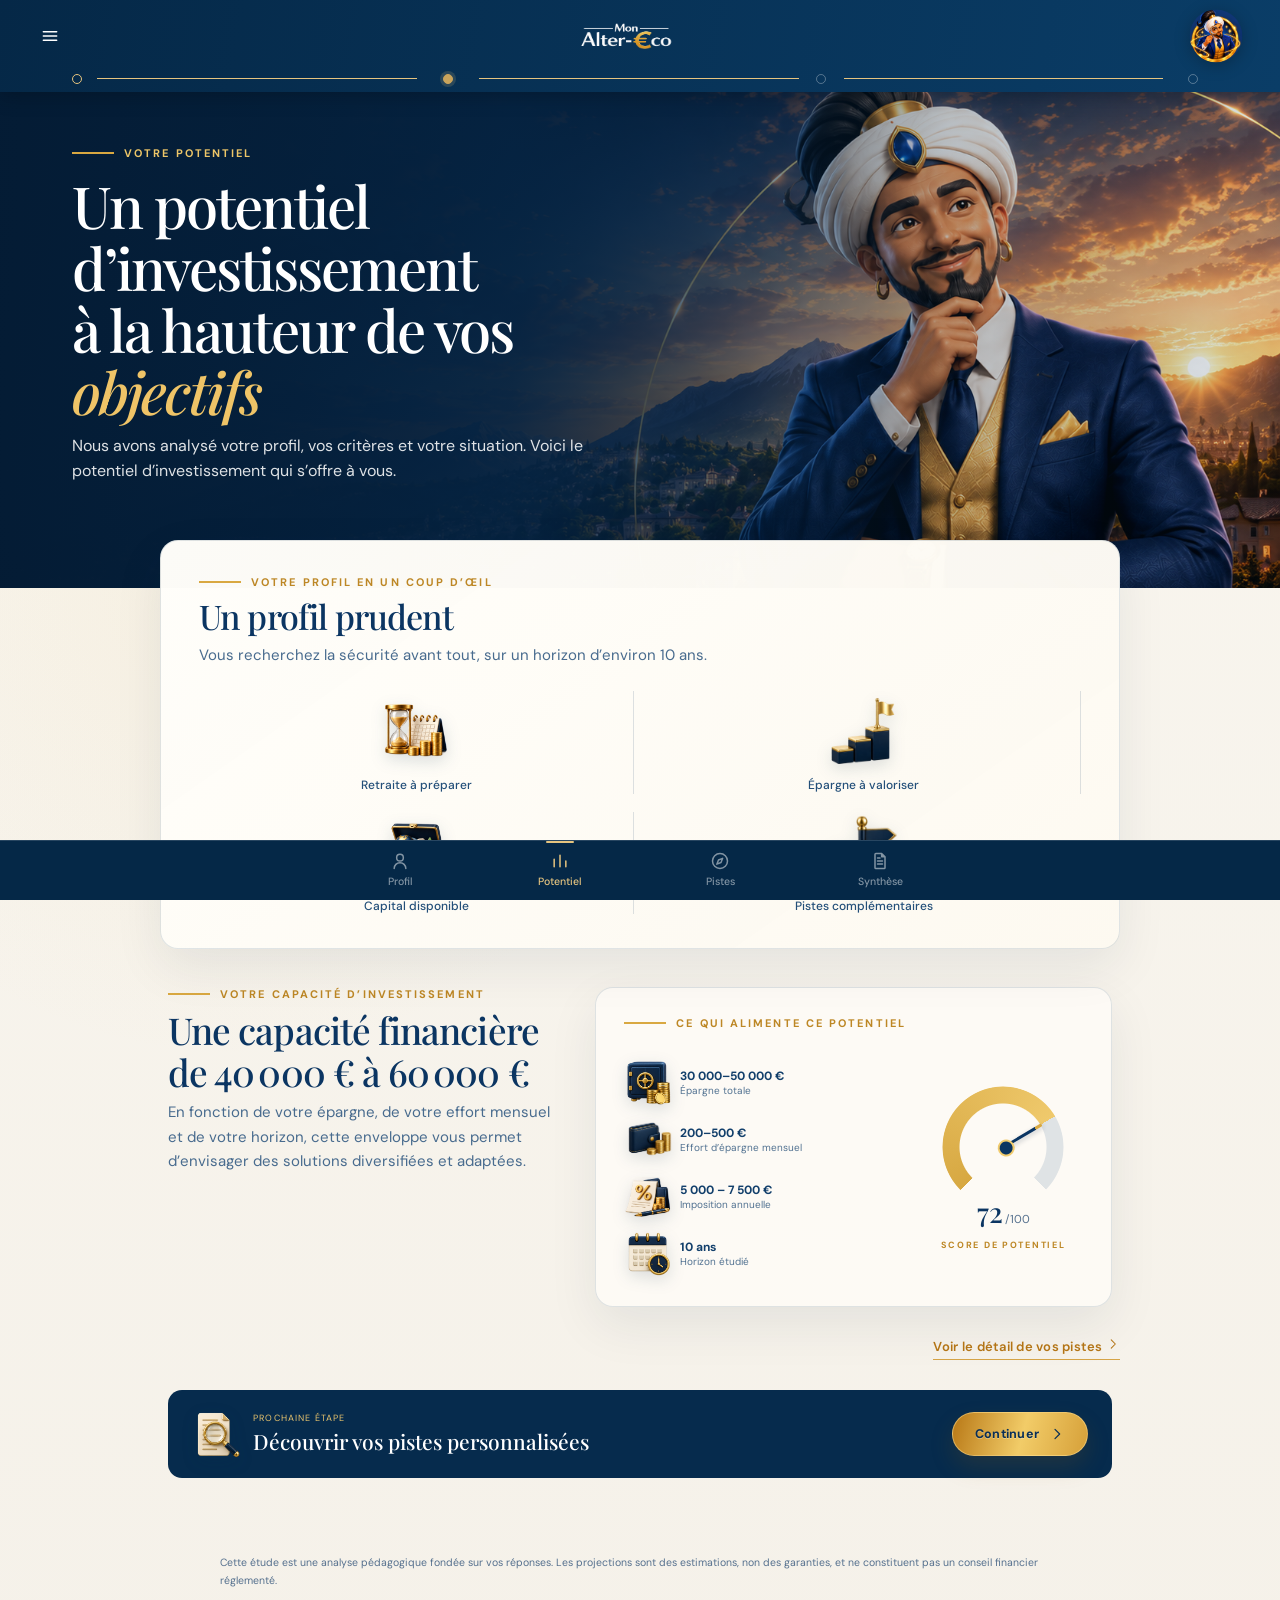
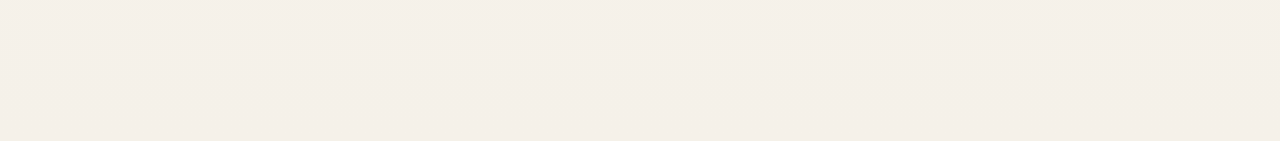
==== study.html @ aecf67cb "Baseline: état initial du projet avant tri et réorganisation Co-Authored-By: Claude Sonnet 5 <norepl" ====
<!doctype html>
<html lang="fr">
<head>
  <meta charset="utf-8">
  <meta name="viewport" content="width=device-width,initial-scale=1">
  <meta name="description" content="Votre étude patrimoniale personnalisée Mon Alter-€co.">
  <title>Mon Alter-eco : Génie de l'investissement</title>
  <link rel="icon" href="favicon.png">
  <link rel="preconnect" href="https://fonts.googleapis.com">
  <link rel="preconnect" href="https://fonts.gstatic.com" crossorigin>
  <link href="https://fonts.googleapis.com/css2?family=DM+Sans:opsz,wght@9..40,300;9..40,400;9..40,500;9..40,600;9..40,700&family=Playfair+Display:ital,wght@0,500;0,600;1,500&display=swap" rel="stylesheet">
  <link rel="stylesheet" href="app-shell.css?v=091515i">
  <link rel="stylesheet" href="etude.css?v=091515f">
  <link rel="stylesheet" href="study-editor.css?v=091402b">
</head>
<body class="study-page">
  <div id="app-topbar"></div>
  <main id="study"></main>
  <div id="app-tabbar"></div>
  <div class="solution-drawer" id="solution-drawer" role="dialog" aria-modal="true" aria-hidden="true" aria-labelledby="drawer-title">
    <button class="drawer-close" type="button" aria-label="Fermer">×</button>
    <div class="drawer-visual" aria-hidden="true" id="drawer-visual">
      <img id="drawer-illustration" class="drawer-illustration" alt="">
      <div class="drawer-orbit"><i></i><b id="drawer-symbol">€</b></div>
      <span id="drawer-index">01</span>
    </div>
    <div class="drawer-content">
      <div class="eyebrow" id="drawer-type"></div>
      <h2 id="drawer-title"></h2>
      <p class="drawer-benefit" id="drawer-benefit"></p>
      <div class="drawer-reason"><span>Pourquoi cette piste apparaît</span><strong id="drawer-reasons"></strong></div>
      <div class="drawer-grid">
        <div><div class="label">À vérifier avant d’aller plus loin</div><ul id="drawer-conditions"></ul></div>
        <div class="drawer-alert"><div class="label">Point de vigilance</div><p id="drawer-vigilance"></p></div>
      </div>
      <a class="cta drawer-source" id="drawer-source" href="#" target="_blank" rel="noopener">Consulter la présentation officielle</a>
      <p class="drawer-note">Piste pédagogique à approfondir. Elle ne constitue pas une recommandation personnalisée ni une garantie de performance.</p>
    </div>
  </div>
  <footer>Cette étude est une analyse pédagogique fondée sur vos réponses. Les projections sont des estimations, non des garanties, et ne constituent pas un conseil financier réglementé.</footer>
  <script src="study-engine.js?v=091515g"></script>
  <script src="app-shell.js"></script>
  <dialog id="analysis-email-dialog" class="analysis-email-dialog" aria-labelledby="email-dialog-title"><h2 id="email-dialog-title">Votre analyse par mail</h2><p>L’envoi par e-mail n’est pas encore disponible dans cette version de prévisualisation. Aucune donnée n’est envoyée.</p><form method="dialog"><button class="cta-gold">Fermer</button></form></dialog>
  <script src="etude.js?v=091515i"></script>
  <script src="study-editor.js?v=091402b"></script>
</body>
</html>
---- app-shell.css ----
/* Chrome partagé : barre du haut, indicateur d'étapes, barre d'onglets du bas.
   Chargé par index.html et study.html. Variables propres pour ne pas dépendre
   des deux palettes existantes (qui ne se recouvrent pas complètement). */
:root{
  --shell-navy:#052847;
  --shell-navy-2:#0a3d67;
  --shell-gold:#c9a45c;
  --shell-gold-soft:#e6c47f;
  --shell-cream:#f4efe6;
  --shell-ink:#15120e;
  --shell-line:rgba(255,255,255,.14);
  --shell-muted:rgba(255,255,255,.6);
}
body.has-app-shell{padding-top:116px;padding-bottom:61px}
@media(max-width:600px){body.has-app-shell{padding-top:119px;padding-bottom:72px}}

#app-topbar{position:fixed;top:0;left:0;right:0;z-index:200;background:linear-gradient(100deg,var(--shell-navy),var(--shell-navy-2));box-shadow:0 2px 20px rgba(0,0,0,.25)}
#app-tabbar{position:fixed;bottom:0;left:0;right:0;z-index:200;background:var(--shell-navy);border-top:1px solid var(--shell-line)}

.shell-bar{position:relative;z-index:3;display:flex;align-items:center;justify-content:space-between;gap:14px;max-height:70px;padding:12px clamp(16px,5vw,40px) 8px;opacity:1;overflow:visible}
.shell-menu-btn{background:none;border:0;color:#fff;padding:6px;margin:-6px;cursor:pointer;display:flex;border-radius:8px;transition:background .2s}
.shell-menu-btn:hover{background:rgba(255,255,255,.08)}
.shell-menu-wrap{position:relative;z-index:1001;display:flex}
.shell-menu-panel{position:absolute;z-index:1002;left:0;top:calc(100% + 12px);width:230px;padding:7px;background:#fffdf8;border:1px solid rgba(201,164,92,.3);border-radius:10px;box-shadow:0 18px 45px rgba(4,25,47,.22)}
.shell-menu-panel[hidden]{display:none}
.shell-menu-panel button{width:100%;padding:11px 12px;border:0;border-radius:7px;background:transparent;color:#113a61;text-align:left;font:500 12px 'DM Sans',Arial,sans-serif;cursor:pointer}
.shell-menu-panel button:hover{background:#f7efdf;color:#93651c}
.shell-logo{display:flex;align-items:center;height:39px;color:#fff;text-decoration:none}
.shell-logo img{display:block;width:auto;height:100%;object-fit:contain}
.shell-logo span{font-weight:700}
.shell-logo b{color:var(--shell-gold-soft);font-weight:700}
.shell-avatar{width:44px;height:44px;padding:0;border:0;border-radius:50%;display:flex;align-items:center;justify-content:center;background:transparent;color:#fff;flex-shrink:0;cursor:default;overflow:visible;filter:drop-shadow(0 4px 9px rgba(0,0,0,.24))}
.shell-avatar img{display:block;width:100%;height:100%;object-fit:contain;border-radius:50%;transform:scale(1.1)}
.shell-avatar[data-walter-toggle]{transition:transform .22s ease,filter .22s ease,opacity .22s ease}
.shell-avatar[data-walter-toggle]:hover{transform:translateY(-1px) scale(1.04)}
.shell-avatar[data-walter-toggle][aria-pressed="false"]{opacity:.56;filter:grayscale(.45) drop-shadow(0 3px 7px rgba(0,0,0,.2))}
.shell-avatar.shell-avatar--result{width:48px;height:48px;border-radius:50%;overflow:visible;opacity:1!important;filter:drop-shadow(0 3px 8px rgba(0,0,0,.24))!important}
.shell-avatar.shell-avatar--result img{width:100%;height:100%;object-fit:cover;object-position:center 42%}
.walter-toggle-hint{position:absolute;z-index:40;top:48px;right:13px;width:max-content;max-width:205px;padding:7px 10px;border:1px solid rgba(235,193,101,.76);border-radius:9px;background:#fffaf0;color:#082e55;box-shadow:0 9px 24px rgba(0,20,42,.24);font:600 9px/1.3 'DM Sans',Arial,sans-serif;opacity:0;transform:translateY(-5px);pointer-events:none;transition:opacity .2s ease,transform .2s ease}
.walter-toggle-hint::before{content:"";position:absolute;right:14px;top:-5px;width:8px;height:8px;transform:rotate(45deg);border-left:1px solid rgba(235,193,101,.76);border-top:1px solid rgba(235,193,101,.76);background:#fffaf0}
.walter-toggle-hint.show{opacity:1;transform:none}

.shell-steps{position:relative;z-index:1;display:flex;align-items:center;padding:10px clamp(16px,6vw,60px) 11px;gap:0;cursor:pointer}
.shell-step{display:flex;flex-direction:column;align-items:center;gap:6px;flex-shrink:0}
.shell-step-dot{position:relative;width:26px;height:26px;border-radius:50%;display:flex;align-items:center;justify-content:center;font:600 12px 'DM Sans',Arial,sans-serif;border:1.5px solid rgba(255,255,255,.3);background:transparent;color:rgba(255,255,255,.55);cursor:pointer;transition:.2s;padding:0}
.shell-step--active .shell-step-dot{background:var(--shell-gold);border-color:var(--shell-gold);color:var(--shell-navy)}
.shell-step--done .shell-step-dot{border-color:var(--shell-gold-soft);color:var(--shell-gold-soft)}
.shell-step-dot[aria-disabled="true"]{cursor:not-allowed}
.shell-step-dot:not(:disabled):hover{border-color:#fff;color:#fff}
.shell-step-label{font-size:9.5px;letter-spacing:.06em;color:rgba(255,255,255,.45);white-space:nowrap}
.shell-step--active .shell-step-label{color:#fff;font-weight:600}
.shell-step--done .shell-step-label{color:rgba(255,255,255,.75)}
.shell-step-line{flex:1;height:1px;background:rgba(255,255,255,.18);margin:0 6px;margin-bottom:19px;min-width:14px}
.shell-step-line--on{background:var(--shell-gold-soft)}
.shell-locked-tip{position:absolute;z-index:30;left:50%;top:calc(100% + 7px);width:max-content;max-width:min(88vw,330px);transform:translateX(-50%);padding:8px 12px;border:1px solid rgba(207,162,75,.5);border-radius:9px;background:rgba(5,40,71,.97);box-shadow:0 10px 26px rgba(2,22,43,.25);color:#fff7e5;text-align:center;font:500 10px/1.35 'DM Sans',Arial,sans-serif;letter-spacing:.01em}
.shell-locked-tip[hidden]{display:none}
@keyframes shellInsightRipple{
  0%{box-shadow:0 0 0 0 rgba(229,190,104,.42)}
  65%,100%{box-shadow:0 0 0 9px rgba(229,190,104,0)}
}
body.preview-activated .shell-step[data-step="potentiel"] .shell-step-dot,
body.preview-activated .shell-step[data-step="pistes"] .shell-step-dot{
  border-color:rgba(232,196,116,.78);color:#efd18c;
  animation:shellInsightRipple 2.35s ease-out infinite;
}
body.preview-activated .shell-step[data-step="pistes"] .shell-step-dot{animation-delay:.7s}
body.preview-activated .shell-step[data-step="potentiel"] .shell-step-label,
body.preview-activated .shell-step[data-step="pistes"] .shell-step-label{color:rgba(255,255,255,.8)}

.shell-tabbar{display:flex;align-items:stretch;justify-content:space-around;max-width:640px;margin:0 auto}
.shell-tab{flex:1;display:flex;flex-direction:column;align-items:center;gap:4px;padding:10px 6px 12px;background:none;border:0;color:rgba(255,255,255,.5);cursor:pointer;font:500 10.5px 'DM Sans',Arial,sans-serif;position:relative;transition:color .2s}
.shell-tab .shell-icon{transition:transform .2s}
.shell-tab--active{color:var(--shell-gold-soft)}
.shell-tab--active::before{content:"";position:absolute;top:0;left:50%;transform:translateX(-50%);width:28px;height:2px;background:var(--shell-gold-soft);border-radius:2px}
.shell-tab:disabled{color:rgba(255,255,255,.22);cursor:not-allowed}
.shell-tab:not(:disabled):hover{color:#fff}
.shell-tab:not(:disabled):active .shell-icon{transform:scale(.9)}

/* Composants partagés : badges à icône, étoile, puces de notation */
.shell-icon-badge{width:44px;height:44px;border-radius:50%;display:flex;align-items:center;justify-content:center;background:rgba(180,134,63,.12);color:var(--shell-navy-2);flex-shrink:0}
.shell-icon-badge.on-dark{background:rgba(255,255,255,.12);color:#fff}
.shell-badge-star{display:inline-flex;align-items:center;gap:6px;padding:6px 12px;border-radius:20px;background:rgba(201,164,92,.16);color:#8a611f;font:600 10.5px 'DM Sans',Arial,sans-serif;letter-spacing:.04em}
.shell-dots{display:inline-flex;gap:4px}
.shell-dots i{width:7px;height:7px;border-radius:50%;background:rgba(21,18,14,.12)}
.shell-dots i.on{background:var(--shell-gold)}

@media(prefers-reduced-motion:reduce){.shell-tab,.shell-tab .shell-icon,.shell-menu-btn,.shell-step-dot{transition:none}}

@media(max-width:600px){
  .shell-bar{max-height:70px;padding:10px 20px 7px;min-height:54px;opacity:1;overflow:visible}
  .shell-avatar{width:43px;height:43px}.shell-menu-btn svg{width:30px;height:30px}
  .shell-menu-btn{padding:4px;margin:-4px}
  .shell-logo{height:38px;font-size:22px}
  .shell-steps{padding:9px 22px 10px}
  .shell-step-dot{width:27px;height:27px;font-size:11px;border-width:1.4px}
  .shell-step-label{display:block;font-size:10px;letter-spacing:0}
  .shell-step-line{margin:0 7px 20px;min-width:12px}
  .shell-tab{padding:11px 4px 13px;font-size:11px;gap:4px}
  .shell-tab .shell-icon{width:22px;height:22px}
}
---- etude.css ----
:root{--cream:#f7f3eb;--paper:#fffdf8;--ink:#092d58;--muted:#55708e;--gold:#d7a842;--gold-soft:#f3d27a;--blue:#123d70;--night:#052847;--line:rgba(14,57,96,.14);--sans:'DM Sans',Arial,sans-serif;--serif:'Playfair Display',Georgia,serif}
/* Styles communs de l’étude. */
*{box-sizing:border-box}
html{scroll-behavior:smooth}
body{margin:0;background:var(--cream);color:var(--ink);font-family:var(--sans);-webkit-font-smoothing:antialiased;overflow-x:hidden}
main{display:block;max-width:920px;margin:0 auto;padding:0 clamp(16px,5vw,40px) 60px}
h1,h2,h3{font-family:var(--serif);font-weight:500;margin:0;letter-spacing:-.025em;color:var(--ink)}
p{margin:0}
button{font-family:inherit}

.tv-eyebrow{display:flex;align-items:center;gap:10px;color:var(--gold);font-size:10px;letter-spacing:.16em;text-transform:uppercase;font-weight:700;margin-bottom:14px}
.tv-eyebrow::before{content:"";width:26px;height:1.5px;background:currentColor}
.tv-eyebrow.small{margin-bottom:8px}

.tv-head h1{font-size:clamp(28px,5.5vw,40px);line-height:1.12;margin-bottom:14px}
.tv-head h1 em{font-style:normal;color:var(--gold)}
.tv-head p{color:var(--muted);font-size:14.5px;line-height:1.6;max-width:560px}
.tv-head{margin-bottom:26px}

.tv-banner{position:relative;left:50%;right:50%;margin-left:-50vw;margin-right:-50vw;width:100vw;overflow:hidden;background:var(--night);color:#fff;margin-bottom:-30px}
.tv-banner img{position:absolute;inset:0;width:100%;height:100%;object-fit:cover;object-position:76% 28%}
.tv-banner-shade{position:absolute;inset:0;background:linear-gradient(100deg,rgba(7,21,47,.95) 0%,rgba(9,26,58,.8) 42%,rgba(13,34,72,.4) 72%,rgba(16,44,92,.18) 100%)}
.tv-banner-copy{position:relative;z-index:1;max-width:600px;padding:40px clamp(16px,5vw,40px) 76px}
.tv-banner .tv-eyebrow.on-dark{color:var(--gold-soft)}
.tv-banner-copy h1{font-size:clamp(26px,4.2vw,38px);line-height:1.14;color:#fff;margin:10px 0 12px;letter-spacing:-.015em;font-weight:700}
.tv-banner-copy h1 em{font-style:normal;color:var(--gold-soft)}
.tv-banner-copy p{color:#d7dbe6;font-size:14px;line-height:1.6;max-width:480px}
.tv-overlap{position:relative;z-index:2}

.card{background:var(--paper);border:1px solid var(--line);border-radius:14px;padding:24px;box-shadow:0 10px 30px rgba(61,45,19,.06)}
.card h2{font-size:22px;margin:6px 0 8px}
.card p{color:var(--muted);font-size:13.5px;line-height:1.6}

.profile-glance{display:grid;grid-template-columns:1fr auto;gap:28px;align-items:center;margin-bottom:26px}
.glance-copy h2{font-size:24px;margin:6px 0 8px}
.badge-row{display:grid;grid-template-columns:repeat(2,1fr);gap:12px;margin-top:20px}
.mini-badge{display:flex;align-items:center;gap:10px;font-size:12px;font-weight:500;color:var(--ink)}
.glance-gauge{display:flex;flex-direction:column;align-items:center;text-align:center;gap:6px;position:relative}
.glance-gauge svg{display:block}
.glance-gauge-value{position:absolute;top:38px;left:0;right:0;display:flex;align-items:baseline;justify-content:center;gap:2px}
.glance-gauge-value strong{font-size:34px;font-weight:700;line-height:1}
.glance-gauge-value small{font-size:12px;color:var(--muted)}

.tv-row{display:grid;grid-template-columns:1.3fr .8fr;gap:24px;align-items:start;margin-bottom:30px}
.tv-row.two-cards{grid-template-columns:1fr 1fr;align-items:stretch}
.tv-col-main{grid-column:1/-1}
.tv-row h2{font-size:24px;margin:6px 0 8px}
.tv-link{display:inline-flex;align-items:center;gap:6px;background:none;border:0;color:var(--blue);font:600 12.5px var(--sans);letter-spacing:.02em;margin-top:14px;cursor:pointer;padding:0}

.capacity-card{text-align:left;display:flex;flex-direction:column;justify-content:center;gap:4px}
.capacity-card strong{font-size:26px;font-weight:700;color:var(--blue)}
.capacity-card small{color:var(--muted);font-size:11.5px}

.pcard-grid{display:grid;grid-template-columns:repeat(2,1fr);gap:14px;margin-top:18px}
.pcard{background:var(--paper);border:1px solid var(--line);border-radius:14px;padding:20px;box-shadow:0 8px 24px rgba(61,45,19,.05);display:flex;flex-direction:column;transition:transform .25s,box-shadow .25s}
.pcard:hover{transform:translateY(-3px);box-shadow:0 16px 40px rgba(61,45,19,.1)}
.pcard-media{border-radius:10px;overflow:hidden;aspect-ratio:16/10;margin-bottom:14px}
.pcard-media img{width:100%;height:100%;object-fit:cover;display:block}
.pcard-head{display:flex;align-items:center;justify-content:space-between;gap:8px;margin-top:12px}
.pcard-type{font-size:9.5px;letter-spacing:.1em;text-transform:uppercase;color:var(--muted);font-weight:600}
.pcard h3{font-size:18px;margin:8px 0 4px}
.pcard p{font-size:12.5px;line-height:1.55;color:var(--muted);flex:1}
.pcard-foot{display:flex;align-items:center;gap:8px;margin-top:14px;font-size:9.5px;text-transform:uppercase;letter-spacing:.08em;color:var(--muted);font-weight:600}
.pcard-chevron{margin-left:auto;background:var(--cream);border:0;border-radius:50%;width:30px;height:30px;display:flex;align-items:center;justify-content:center;color:var(--ink);cursor:pointer;transition:background .2s,transform .2s}
.pcard-chevron:hover{background:var(--gold-soft);transform:translateX(2px)}

.hero-piste{background:linear-gradient(135deg,#07162f,#123875);color:#fff;border-radius:18px;overflow:hidden;display:grid;grid-template-columns:1fr 1.2fr;box-shadow:0 24px 60px rgba(7,22,47,.25)}
.hero-piste-media{min-height:220px}
.hero-piste-media img{width:100%;height:100%;object-fit:cover;display:block}
.hero-piste-body{padding:28px clamp(20px,4vw,34px)}
.hero-piste-body .tv-eyebrow.small{color:#dfc994}
.hero-piste-body h2{color:#fff;font-size:26px;margin:10px 0 8px}
.hero-piste-body p{color:#c9cedb;font-size:13.5px;line-height:1.6}
.hero-piste-chips{display:flex;flex-direction:column;gap:8px;margin:18px 0 22px}
.chip{display:flex;align-items:center;gap:8px;font-size:12.5px;color:#e8e6df}
.chip svg{color:var(--gold-soft);flex-shrink:0}

.cta-gold{display:inline-flex;align-items:center;gap:10px;background:linear-gradient(100deg,var(--gold),var(--gold-soft));color:#241705;border:0;border-radius:10px;padding:13px 20px;font:700 12.5px var(--sans);letter-spacing:.02em;cursor:pointer;text-decoration:none;transition:transform .2s,box-shadow .2s}
.cta-gold:hover{transform:translateY(-2px);box-shadow:0 14px 30px rgba(180,134,63,.35)}

.risk-pill{display:inline-block;margin-top:14px;padding:7px 13px;border-radius:20px;background:rgba(180,134,63,.1);color:#8a611f;font:700 10px var(--sans);letter-spacing:.06em}

.tip-card{align-self:start}

.plan-stepper{display:flex;flex-direction:column;gap:0;margin-top:18px;border:1px solid var(--line);border-radius:14px;background:var(--paper);overflow:hidden}
.plan-step{display:flex;align-items:center;gap:14px;padding:16px 20px;border-bottom:1px solid var(--line)}
.plan-step:last-child{border-bottom:0}
.plan-step-dot{width:28px;height:28px;border-radius:50%;display:flex;align-items:center;justify-content:center;flex-shrink:0;font:600 12px var(--sans);background:var(--cream);color:var(--muted)}
.plan-step.is-done .plan-step-dot{background:var(--blue);color:#fff}
.plan-step.is-current .plan-step-dot{background:var(--gold);color:#241705}
.plan-step b{display:block;font-size:13.5px;font-weight:600}
.plan-step small{color:var(--muted);font-size:10.5px;text-transform:uppercase;letter-spacing:.06em}
.plan-step.is-done small{color:#19724c}

.contact-card{display:flex;flex-direction:column;gap:10px}
.contact-card .cta-gold{align-self:flex-start;margin-top:6px}

.recap-piste-row{display:flex;align-items:center;gap:14px;margin-bottom:10px}
.recap-piste-row h2{font-size:20px;margin:2px 0 0}
.recap-piste p{margin-bottom:14px}
.recap-piste .cta-gold{display:inline-flex}

.reveal{opacity:0;transform:translateY(20px);transition:opacity .5s ease,transform .5s cubic-bezier(.16,1,.3,1)}
.reveal.visible{opacity:1;transform:none}

footer{max-width:920px;margin:0 auto;padding:0 clamp(16px,5vw,40px) 90px;font-size:10.5px;line-height:1.7;color:var(--muted)}

/* ===== Tiroir de détail (solution-drawer) ===== */
.drawer-open{overflow:hidden}
.solution-drawer{position:fixed;inset:0;z-index:300;display:grid;grid-template-columns:minmax(280px,38%) 1fr;background:rgba(5,13,29,.5);opacity:0;visibility:hidden;transition:.4s}
.solution-drawer.open{opacity:1;visibility:visible;backdrop-filter:blur(10px)}
.drawer-close{position:absolute;right:20px;top:18px;z-index:3;width:42px;height:42px;border:1px solid rgba(255,255,255,.2);border-radius:50%;background:rgba(11,27,59,.8);color:#fff;font-size:24px;font-weight:200;cursor:pointer;transition:.25s}
.drawer-close:hover{background:rgba(11,27,59,.95);border-color:rgba(255,255,255,.4);transform:rotate(90deg)}
.drawer-visual{position:relative;display:grid;place-items:center;overflow:hidden;background:linear-gradient(145deg,#07132b,#173b86);transform:translateX(-100%);transition:.6s cubic-bezier(.16,1,.3,1)}
.open .drawer-visual{transform:none}
.drawer-illustration{position:absolute;inset:0;width:100%;height:100%;object-fit:cover;opacity:0;transition:opacity .5s ease}
.drawer-visual.has-illustration .drawer-illustration{opacity:1}
.drawer-visual.has-illustration .drawer-orbit{opacity:0}
.drawer-visual::after{content:"";position:absolute;inset:0;background:linear-gradient(190deg,rgba(7,18,41,.1) 20%,rgba(7,18,41,.85));opacity:0;transition:opacity .5s ease;pointer-events:none}
.drawer-visual.has-illustration::after{opacity:1}
.drawer-orbit{width:150px;height:150px;border-radius:50%;display:grid;place-items:center;position:relative;background:radial-gradient(circle at 32% 26%,#f7e1b8,var(--gold) 56%,#79521d);box-shadow:0 30px 70px rgba(0,0,0,.3);transition:opacity .3s}
.drawer-orbit i{content:"";position:absolute;inset:-20px;border:1px solid rgba(216,191,145,.35);border-radius:50%}
.drawer-orbit b{font-family:var(--sans);font-size:60px;color:#fff;font-weight:700}
.drawer-visual>span{position:absolute;left:32px;bottom:26px;font-family:var(--sans);font-weight:700;font-size:80px;color:rgba(255,255,255,.08)}
.drawer-content{background:var(--paper);padding:70px clamp(24px,5vw,60px) 40px;overflow-y:auto;transform:translateX(100%);transition:.6s cubic-bezier(.16,1,.3,1)}
.open .drawer-content{transform:none}
.drawer-content .eyebrow{color:var(--gold);font-size:10px;letter-spacing:.16em;text-transform:uppercase;font-weight:700;margin-bottom:10px}
.drawer-content h2{font-size:clamp(24px,3vw,32px);margin-bottom:14px}
.drawer-benefit{font-size:16px;line-height:1.5;color:var(--muted);max-width:520px}
.drawer-reason{margin:26px 0;padding:18px 0;border-top:1px solid var(--line);border-bottom:1px solid var(--line)}
.drawer-reason span{display:block;font-size:9px;text-transform:uppercase;letter-spacing:.15em;color:var(--gold);margin-bottom:8px}
.drawer-reason strong{font-size:13.5px;color:var(--blue);font-weight:600}
.drawer-grid{display:grid;grid-template-columns:1fr 1fr;gap:26px;margin-top:24px}
.drawer-grid ul{list-style:none;padding:0;margin:14px 0}
.drawer-grid li{padding:10px 0 10px 22px;border-bottom:1px solid var(--line);font-size:12.5px;position:relative}
.drawer-grid li::before{content:"✓";position:absolute;left:0;color:var(--gold)}
.drawer-alert{padding:20px;background:var(--cream);border-left:2px solid var(--gold);border-radius:0 8px 8px 0}
.drawer-alert p{font-size:12.5px;line-height:1.65;color:var(--muted)}
.drawer-note{font-size:10px;line-height:1.6;color:var(--muted);margin-top:26px}
.drawer-source[hidden]{display:none}
.cta.drawer-source{display:inline-flex;margin-top:10px;color:var(--blue);font-size:11px;font-weight:600;text-decoration:none}

a:focus-visible,button:focus-visible{outline:2px solid var(--gold);outline-offset:3px;border-radius:2px}

@media(max-width:760px){
  main{padding:0 16px 16px}
  .tv-head{margin-bottom:14px}
  .tv-head h1{font-size:21px;line-height:1.15;margin-bottom:6px}
  .tv-head p{font-size:12px;line-height:1.45}
  .tv-eyebrow{margin-bottom:8px;font-size:9px}
  .tv-banner{margin-bottom:-22px}
  .tv-banner-copy{padding:20px 16px 50px;max-width:82%}
  .tv-banner-copy h1{font-size:22px;margin:8px 0 8px}
  .tv-banner-copy p{font-size:12px;max-width:none}
  .tv-banner img{object-position:82% 22%}
  .card{padding:14px;border-radius:12px}
  .card h2{font-size:17px;margin:4px 0 5px}
  .card p{font-size:12px}
  .profile-glance{grid-template-columns:1fr;text-align:left;gap:14px;margin-bottom:14px;padding:14px}
  .glance-copy h2{font-size:18px;margin:4px 0 6px}
  .glance-copy p{font-size:12px}
  .glance-gauge{margin:0 auto}
  .glance-gauge svg{width:82px;height:82px}
  .glance-gauge-value{top:24px}
  .glance-gauge-value strong{font-size:22px}
  .glance-gauge-value small{font-size:9px}
  .badge-row{grid-template-columns:1fr 1fr;gap:8px;margin-top:12px}
  .mini-badge{font-size:10.5px;gap:6px}
  .mini-badge .shell-icon-badge{width:30px;height:30px}
  .mini-badge .shell-icon{width:15px;height:15px}
  .tv-row{grid-template-columns:1fr;gap:10px;margin-bottom:16px}
  .tv-row.two-cards{grid-template-columns:1fr}
  .tv-row h2{font-size:17px;margin:4px 0 5px}
  .tv-link{margin-top:8px;font-size:11.5px}
  .capacity-card{padding:14px}
  .capacity-card strong{font-size:19px}
  .pcard-grid{grid-template-columns:none;grid-auto-flow:column;grid-auto-columns:76%;overflow-x:auto;gap:10px;margin-top:10px;padding-bottom:2px;scroll-snap-type:x mandatory;-webkit-overflow-scrolling:touch}
  .pcard{scroll-snap-align:start;padding:14px}
  .pcard h3{font-size:15px;margin:6px 0 3px}
  .pcard p{font-size:11.5px;-webkit-line-clamp:2;display:-webkit-box;-webkit-box-orient:vertical;overflow:hidden}
  .pcard-foot{margin-top:10px}
  .tip-card{display:none}
  .hero-piste{grid-template-columns:1fr;border-radius:14px}
  .hero-piste-media{min-height:110px}
  .hero-piste-body{padding:16px 18px}
  .hero-piste-body h2{font-size:19px;margin:6px 0 5px}
  .hero-piste-body p{font-size:11.5px;line-height:1.45}
  .hero-piste-chips{flex-direction:row;flex-wrap:wrap;gap:5px 12px;margin:10px 0 14px}
  .chip{font-size:10.5px}
  .cta-gold{padding:10px 16px;font-size:11.5px}
  .plan-stepper{margin-top:10px}
  .plan-step{padding:9px 14px;gap:10px}
  .plan-step-dot{width:22px;height:22px;font-size:10px}
  .plan-step b{font-size:12px}
  .plan-step small{font-size:9px}
  footer{padding:10px 16px 18px;font-size:8.5px;line-height:1.4}
  .recap-piste-row{gap:10px;margin-bottom:6px}
  .recap-piste-row h2{font-size:16px}
  .recap-piste-row .shell-icon-badge{width:34px;height:34px}
  .recap-piste p{font-size:12px;margin-bottom:10px}
  .contact-card{padding:14px}
  .contact-card p{font-size:12px}
  .solution-drawer{grid-template-columns:1fr;grid-template-rows:180px 1fr}
  .drawer-visual{transform:translateY(-100%)}
  .drawer-content{transform:translateY(100%);padding:44px 20px 32px}
  .drawer-grid{grid-template-columns:1fr;gap:16px}
  .drawer-orbit{width:96px;height:96px}
  .drawer-orbit b{font-size:40px}
  .drawer-visual>span{font-size:52px;left:18px;bottom:10px}
}

/* ===== Synthèse du parcours + prochaines étapes dépliables ===== */
.study-page .synthesis-journey{
  display:grid;
  grid-template-columns:1.08fr .92fr;
  padding:0;
  margin-bottom:28px;
  border:1px solid rgba(13,59,99,.12);
  border-radius:17px;
  background:rgba(255,252,245,.97);
  box-shadow:0 20px 48px rgba(7,42,75,.11);
  overflow:hidden;
}
.study-page .synthesis-journey .synthesis-profile-main,
.study-page .synthesis-journey .synthesis-capacity{position:relative;padding:26px 28px}
.study-page .synthesis-journey .synthesis-profile-main{border-right:1px solid var(--line)}
.study-page .synthesis-section-index{
  position:absolute;
  top:17px;
  right:20px;
  color:rgba(184,126,29,.26);
  font:600 26px/1 var(--serif);
}
.study-page .synthesis-profile-facts{
  display:grid;
  grid-template-columns:repeat(2,minmax(0,1fr));
  gap:8px 10px;
  margin-top:18px;
  padding-top:15px;
  border-top:1px solid var(--line);
}
.study-page .synthesis-profile-facts>div{display:flex;align-items:center;gap:7px;min-width:0}
.study-page .synthesis-profile-facts .premium-icon-badge{width:30px;height:30px;flex-basis:30px}
.study-page .synthesis-profile-facts span{display:flex;min-width:0;flex-direction:column;gap:1px}
.study-page .synthesis-profile-facts small,
.study-page .synthesis-potential-facts small,
.study-page .synthesis-objectives>small{font:500 8px/1.2 var(--sans);color:#6d8499;text-transform:uppercase;letter-spacing:.06em}
.study-page .synthesis-profile-facts b{overflow:hidden;color:#164873;font-size:10px;line-height:1.25;text-overflow:ellipsis}
.study-page .synthesis-objectives{margin-top:14px}
.study-page .synthesis-objectives>div{display:flex;flex-wrap:wrap;gap:5px;margin-top:6px}
.study-page .synthesis-objectives span{padding:5px 8px;border:1px solid rgba(207,155,55,.28);border-radius:999px;background:#fff8e9;color:#214f79;font-size:8px;line-height:1.25}
.study-page .synthesis-potential-copy{margin-top:10px;font-size:10.5px;line-height:1.48}
.study-page .synthesis-potential-facts{display:grid;grid-template-columns:repeat(3,1fr);gap:7px;margin-top:16px}
.study-page .synthesis-potential-facts>span{display:flex;min-width:0;flex-direction:column;gap:3px;padding:9px 7px;border:1px solid rgba(12,62,104,.09);border-radius:9px;background:#fffaf0}
.study-page .synthesis-potential-facts b{color:#123f6b;font-size:11px;line-height:1.2;white-space:nowrap}
.study-page .synthesis-journey .synthesis-badges{margin-top:13px;padding-top:11px;border-top:1px solid var(--line)}
.study-page .plan-stepper-intro{margin-top:5px;color:#6c8298;font-size:10px}
.study-page .plan-stepper .plan-step{display:block;padding:0;overflow:hidden}
.study-page .plan-step summary{display:flex;align-items:flex-start;gap:10px;padding:14px 13px;list-style:none;cursor:pointer}
.study-page .plan-step summary::-webkit-details-marker{display:none}
.study-page .plan-step summary>span:nth-child(2){min-width:0;flex:1}
.study-page .plan-step-toggle{display:grid;place-items:center;width:22px;height:22px;margin-top:2px;color:#a87520;transition:transform .22s ease}
.study-page .plan-step[open] .plan-step-toggle{transform:rotate(90deg)}
.study-page .plan-step-detail{padding:0 13px 14px 51px;animation:plan-detail-in .2s ease both}
.study-page .plan-step-detail p{margin:0;color:#5d7892;font-size:9.5px;line-height:1.45}
@keyframes plan-detail-in{from{opacity:0;transform:translateY(-4px)}to{opacity:1;transform:none}}

@media(max-width:760px){
  .study-page .synthesis-journey{grid-template-columns:1fr;margin-bottom:21px;border-radius:12px}
  .study-page .synthesis-journey .synthesis-profile-main,
  .study-page .synthesis-journey .synthesis-capacity{padding:18px 17px}
  .study-page .synthesis-journey .synthesis-profile-main{border-right:0;border-bottom:1px solid var(--line)}
  .study-page .synthesis-section-index{top:13px;right:15px;font-size:22px}
  .study-page .synthesis-profile-facts{grid-template-columns:repeat(3,minmax(0,1fr));gap:8px 5px;margin-top:13px;padding-top:12px}
  .study-page .synthesis-profile-facts>div{align-items:flex-start}
  .study-page .synthesis-profile-facts .premium-icon-badge{width:25px;height:25px;flex-basis:25px}
  .study-page .synthesis-profile-facts small,.study-page .synthesis-potential-facts small{font-size:6.8px}
  .study-page .synthesis-profile-facts b{font-size:8px}
  .study-page .synthesis-potential-facts{margin-top:12px}
  .study-page .synthesis-potential-facts b{font-size:9px}
  .study-page .plan-stepper{grid-template-columns:1fr 1fr;gap:7px;background:transparent}
  .study-page .plan-step{min-height:0!important;border:1px solid var(--line)!important;border-radius:10px;background:#fffdf8}
  .study-page .plan-step summary{padding:10px 9px;gap:7px}
  .study-page .plan-step-detail{padding:0 9px 11px 39px}
}
@media(max-width:430px){
  .study-page .synthesis-profile-facts{grid-template-columns:repeat(2,minmax(0,1fr))}
  .study-page .synthesis-potential-facts{gap:4px}
  .study-page .synthesis-potential-facts>span{padding:8px 5px}
  .study-page .plan-stepper{grid-template-columns:1fr}
  .study-page .plan-step summary{align-items:center}
  .study-page .plan-step-dot{margin-bottom:0}
  .study-page .plan-step-detail{padding-left:47px}
}
@media(prefers-reduced-motion:reduce){.reveal{opacity:1;transform:none;transition:none}.pcard,.drawer-close{transition:none}}

/* Direction éditoriale 2026 — basée sur les maquettes de l’étude */
body{background:
  radial-gradient(circle at 18% 34%,rgba(236,208,145,.12),transparent 30%),
  linear-gradient(180deg,#f9f6ef 0%,#f5f1e9 100%)}
main{max-width:1040px;padding-bottom:76px}
.tabview{animation:pageIn .5s cubic-bezier(.2,.7,.2,1)}
@keyframes pageIn{from{opacity:0;transform:translateY(8px)}to{opacity:1;transform:none}}

.tv-banner{min-height:340px;margin-bottom:-48px;border-bottom:1px solid rgba(245,208,119,.22)}
.tv-banner::after{content:"";position:absolute;inset:auto 10% 8% auto;width:330px;height:330px;border:1px solid rgba(238,190,88,.42);border-radius:50%;box-shadow:0 0 40px rgba(238,190,88,.1)}
.tv-banner img{object-position:center 36%}
.tv-banner-shade{background:linear-gradient(90deg,rgba(4,28,53,.98) 0%,rgba(5,35,65,.93) 40%,rgba(5,34,62,.28) 74%,rgba(5,34,62,.12) 100%)}
.tv-banner-copy{padding:54px clamp(22px,6vw,72px) 104px;max-width:720px}
.tv-banner-copy h1{font-family:var(--serif);font-size:clamp(38px,5.2vw,58px);font-weight:500;line-height:1.07;letter-spacing:-.035em}
.tv-banner-copy h1 em{font-family:var(--serif);font-weight:500;font-style:italic;color:#efc467}
.tv-banner-copy p{font-size:16px;line-height:1.55;max-width:540px;color:rgba(255,255,255,.87)}
.tv-eyebrow{font-size:11px;letter-spacing:.19em;color:#bd8725}
.tv-eyebrow::before{width:42px;background:#d9a841}
.tv-banner .tv-eyebrow.on-dark{color:#edc668}

.card{border-radius:18px;border-color:rgba(22,64,101,.13);box-shadow:0 18px 50px rgba(9,36,64,.08);background:linear-gradient(145deg,rgba(255,254,250,.99),rgba(253,249,240,.98));padding:30px}
.card h2,.tv-row h2,.tv-col-main>h2{font-family:var(--serif);font-size:clamp(27px,3vw,37px);line-height:1.13;color:#0b3562}
.card p,.tv-row p,.tv-col-main>p{font-size:15px;line-height:1.62;color:#486b8e}
.profile-glance{grid-template-columns:minmax(0,1fr) 190px;padding:34px 38px;margin-bottom:38px;gap:40px}
.glance-copy h2{font-size:34px}
.glance-gauge svg{width:154px;height:154px;filter:drop-shadow(0 12px 18px rgba(186,128,27,.12))}
.glance-gauge-value{top:47px;color:#092f59}
.glance-gauge-value strong{font-family:var(--serif);font-size:42px;font-weight:600}
.prospect-strip{display:grid;grid-template-columns:repeat(2,minmax(0,1fr));gap:10px;margin-top:22px;padding:15px 0;border-top:1px solid var(--line);border-bottom:1px solid var(--line)}
.prospect-strip>div{display:flex;align-items:center;gap:9px;min-width:0;color:#244f79;font-size:12px}
.prospect-strip span{white-space:nowrap;overflow:hidden;text-overflow:ellipsis}
.prospect-strip .shell-icon-badge{width:30px;height:30px;background:#fbf0d5;color:#b47b18}
.prospect-strip .shell-icon{width:15px;height:15px}
.badge-row{grid-template-columns:repeat(4,1fr);gap:0;margin-top:24px}
.mini-badge{flex-direction:column;text-align:center;padding:0 12px;border-right:1px solid var(--line);font-size:12px;color:#234f79}
.mini-badge:last-child{border-right:0}
.mini-badge .shell-icon-badge{background:#fcf1d8;color:#0d426f}

.tv-row{gap:30px;margin-bottom:44px;padding:0 8px}
.capacity-card{padding:28px;background:rgba(255,253,248,.72)}
.capacity-card strong{font-family:var(--serif);font-size:30px;font-weight:500;color:#0b3562}
.tv-link{color:#b37415;font-size:13px;border-bottom:1px solid #d6a447;padding-bottom:4px}
.tip-card{margin-top:18px;background:rgba(255,255,255,.55)}

.pcard-grid{gap:18px;margin-top:24px}
.pcard{border-radius:15px;padding:22px;background:rgba(255,253,248,.94);border:1px solid rgba(20,61,98,.14);box-shadow:0 8px 24px rgba(9,36,64,.04)}
.pcard:first-child{border-color:#dfa62d;box-shadow:inset 0 0 0 1px rgba(223,166,45,.22),0 12px 30px rgba(9,36,64,.06)}
.pcard h3{font-family:var(--serif);font-size:22px;font-weight:500;color:#0c3764}
.pcard p{color:#6080a0}
.pcard-chevron{color:#b57718;background:#fbf0d6}
.pcard-type{color:#8f6625}

.hero-piste{grid-template-columns:1.08fr 1fr;min-height:360px;border-radius:18px;background:linear-gradient(115deg,#052440 0%,#07335b 60%,#0b477b 100%);box-shadow:0 25px 60px rgba(2,28,52,.24)}
.hero-piste-body{padding:34px 38px;order:1;position:relative;z-index:2}
.hero-piste-media{order:2;min-height:360px;position:relative;overflow:hidden}
.hero-piste-media::after{content:"";position:absolute;inset:0;background:linear-gradient(90deg,#073057 0%,rgba(7,48,87,.28) 35%,transparent 72%)}
.hero-piste-media img{object-position:center;transform:scale(1.05)}
.hero-piste-media>span{position:absolute;z-index:2;right:18px;bottom:18px;display:flex;align-items:center;gap:7px;border:1px solid rgba(255,255,255,.35);border-radius:999px;padding:9px 14px;color:#fff;background:rgba(3,23,43,.62);backdrop-filter:blur(8px);font-size:11px}
.hero-piste-body .shell-badge-star{background:linear-gradient(90deg,#f6df99,#d7a640);color:#5b3c08;border-radius:6px 18px 18px 6px;text-transform:uppercase;letter-spacing:.12em}
.hero-piste-body .tv-eyebrow{margin:18px 0 8px;color:#ebc872}
.hero-piste-body h2{font-family:var(--serif);font-size:34px;font-weight:500}
.studyz-brand{display:flex;align-items:center;gap:12px;color:#fff;margin:8px 0 0}
.studyz-brand svg{color:#edc466}
.studyz-brand strong{font-size:29px;letter-spacing:.03em}
.hero-piste-lead{max-width:560px;margin:8px 0 0;line-height:1.58}
.hero-piste-why{display:block;margin-top:19px;color:#edc66d;font-size:9px;font-weight:700;letter-spacing:.12em;text-transform:uppercase}
.hero-piste-chips{display:grid;grid-template-columns:repeat(3,minmax(0,1fr));gap:7px;margin:9px 0 20px}
.chip{display:flex;align-items:center;gap:6px;min-width:0;padding:8px 9px;border:1px solid rgba(255,255,255,.14);border-radius:8px;background:rgba(255,255,255,.07);font-size:10px;line-height:1.3}
.chip svg{flex:0 0 14px;color:#edc66d}.chip b{font-weight:600}
.cta-gold{border-radius:999px;padding:14px 23px;background:linear-gradient(100deg,#b97b17,#f3cf70,#d9a539);color:#fff;box-shadow:0 12px 24px rgba(205,151,46,.2)}

.recap-piste{background:linear-gradient(115deg,#052440,#0b477b);color:#fff;margin-top:20px;padding:32px 38px;overflow:hidden;position:relative}
.recap-piste::after{content:"";position:absolute;width:240px;height:240px;border:1px solid rgba(239,196,103,.3);border-radius:50%;right:-60px;top:-80px}
.recap-piste h2,.recap-piste p{color:#fff}
.recap-piste p{color:rgba(255,255,255,.76);max-width:760px}
.recap-piste .tv-eyebrow{color:#edc668}
.risk-pill{background:#fbf0d6;color:#8d5f15}
.plan-stepper{display:grid;grid-template-columns:repeat(4,1fr);border-radius:14px;overflow:visible;background:transparent;border:0}
.plan-step{align-items:flex-start;padding:18px 16px;border:0;border-top:1px solid #d8dfe5;position:relative}
.plan-step.is-current{border:1px solid #d9a641;border-top-width:1px;background:#fffaf0}
.plan-step b{font-size:13px;color:#184b78}
.plan-step small{display:inline-block;margin-top:10px;background:#f2eadb;border-radius:999px;padding:4px 8px}
.contact-card{margin-top:26px!important;display:grid;grid-template-columns:1fr auto;align-items:center;background:#062b4d;color:#fff;border-color:rgba(255,255,255,.08)}
.contact-card .tv-eyebrow,.contact-card p{color:#fff}
.contact-card .cta-gold{grid-column:2;grid-row:1/3;margin:0}

@media(max-width:760px){
  body{background:#f8f5ee}
  main{padding:0 18px 26px}
  .tv-banner{min-height:342px;margin-bottom:-36px}
  .tv-banner::after{width:220px;height:220px;right:-45px;bottom:8%}
  .tv-banner img{object-position:64% center;transform:scale(1.05)}
  .tv-banner-shade{background:linear-gradient(90deg,rgba(4,28,53,.98) 0%,rgba(5,35,65,.88) 52%,rgba(5,34,62,.18) 100%)}
  .tv-banner-copy{padding:40px 18px 82px;max-width:76%}
  .tv-banner-copy h1{font-size:31px;line-height:1.08;margin:11px 0 12px}
  .tv-banner-copy p{font-size:14px;line-height:1.55}
  .tv-eyebrow{font-size:9px;letter-spacing:.18em}
  .tv-eyebrow::before{width:30px}
  .card{padding:20px;border-radius:15px}
  .profile-glance{grid-template-columns:1fr 100px;gap:12px;padding:21px;margin-bottom:28px}
  .glance-copy h2{font-size:24px}
  .glance-copy>p{font-size:13px}
  .glance-gauge{align-self:start}
  .glance-gauge svg{width:96px;height:96px}
  .glance-gauge-value{top:29px}
  .glance-gauge-value strong{font-size:27px}
  .prospect-strip{grid-column:1/-1;grid-template-columns:1fr 1fr;margin-top:16px}
  .badge-row{grid-column:1/-1;grid-template-columns:repeat(2,1fr);gap:16px 0;margin-top:16px}
  .mini-badge:nth-child(2){border-right:0}.mini-badge{font-size:11px}
  .tv-row{padding:0;gap:15px;margin-bottom:30px}
  .tv-row h2,.tv-col-main>h2{font-size:27px}
  .capacity-card strong{font-size:24px}
  .pcard-grid{grid-auto-columns:82%;gap:12px}
  .pcard{padding:18px;min-height:190px}
  .pcard h3{font-size:21px}
  .hero-piste{grid-template-columns:1fr;min-height:0}
  .hero-piste-body{order:2;padding:23px}
  .hero-piste-media{order:1;min-height:205px}
  .hero-piste-media::after{background:linear-gradient(0deg,#073057 0%,rgba(7,48,87,.08) 52%,transparent 100%)}
  .hero-piste-body h2{font-size:28px}
  .studyz-brand strong{font-size:25px}
  .hero-piste-chips{grid-template-columns:1fr;gap:9px}
  .chip{border-right:0}
  .plan-stepper{grid-template-columns:1fr 1fr}
  .plan-step{min-height:112px}
  .contact-card{display:flex;align-items:stretch}
  .contact-card .cta-gold{align-self:flex-start}
}

@media(max-width:430px){
  main{padding-left:20px;padding-right:20px}
  .tv-banner{min-height:326px;margin-bottom:-30px}
  .tv-banner-copy{max-width:66%;padding:31px 20px 67px}
  .tv-banner-copy h1{font-size:27px;line-height:1.06}
  .tv-banner-copy p{font-size:11.5px;line-height:1.52}
  .tv-banner img{object-position:57% center;transform:none}
  .tv-banner-shade{background:linear-gradient(90deg,rgba(4,28,53,.99),rgba(5,35,65,.91) 44%,rgba(5,34,62,.08) 78%)}
  .card{border-radius:10px;padding:17px}
  .profile-glance{grid-template-columns:minmax(0,1fr) 82px;gap:10px;padding:18px 19px;margin-bottom:28px}
  .glance-copy h2{font-size:20px;line-height:1.1;padding-right:4px}
  .glance-copy>p{font-size:10.5px;line-height:1.5}
  .glance-gauge{position:relative;right:auto;top:auto;opacity:1;align-self:start}
  .glance-gauge svg{width:78px;height:78px}
  .glance-gauge-value{top:23px}
  .glance-gauge-value strong{font-size:23px}
  .glance-gauge .tv-eyebrow{font-size:7px;letter-spacing:.05em;text-align:center}
  .glance-gauge .tv-eyebrow::before{display:none}
  .prospect-strip{grid-column:1/-1;grid-template-columns:repeat(4,1fr);gap:0;margin:12px -4px 0;padding:12px 0}
  .prospect-strip>div{font-size:8.5px;flex-direction:column;text-align:center;gap:5px;padding:0 4px;border-right:1px solid var(--line)}
  .prospect-strip>div:last-child{border-right:0}
  .prospect-strip span{white-space:normal;display:-webkit-box;-webkit-line-clamp:2;-webkit-box-orient:vertical}
  .badge-row{grid-column:1/-1;grid-template-columns:repeat(4,1fr);gap:0;margin-top:13px}
  .mini-badge{font-size:8.5px;line-height:1.25;padding:0 4px;border-right:1px solid var(--line)}
  .mini-badge:nth-child(2){border-right:1px solid var(--line)}
  .mini-badge .shell-icon-badge{width:30px;height:30px}
  .tv-row{grid-template-columns:1.2fr .8fr;gap:11px;margin-bottom:25px}
  .tv-row.two-cards{grid-template-columns:1fr 1.18fr;gap:0}
  .tv-row.two-cards>.card{border-radius:10px 0 0 10px;box-shadow:0 12px 30px rgba(9,36,64,.07)}
  .tv-row.two-cards>.card+ .card{border-radius:0 10px 10px 0;border-left:0}
  .tv-row h2,.tv-col-main>h2{font-size:24px;line-height:1.08}
  .tv-row p,.tv-col-main>p,.card p{font-size:10.5px;line-height:1.5}
  .capacity-card{padding:15px 13px}
  .capacity-card strong{font-size:19px;line-height:1.1}
  .capacity-card .tv-eyebrow::before{display:none}
  .capacity-card .tv-eyebrow{font-size:7px;letter-spacing:.08em}
  .pcard-grid{display:grid;grid-template-columns:1fr 1fr;grid-auto-flow:row;grid-auto-columns:auto;overflow:visible;gap:11px;margin-top:16px}
  .pcard{min-height:154px;padding:14px;border-radius:9px}
  .pcard .shell-icon-badge{width:34px;height:34px}
  .pcard h3{font-size:16px;line-height:1.12}
  .pcard p{font-size:9px;line-height:1.4;display:-webkit-box;-webkit-line-clamp:3;-webkit-box-orient:vertical;overflow:hidden}
  .pcard-foot{font-size:7px;gap:4px}
  .pcard-chevron{width:25px;height:25px}
  .tip-card{display:block;grid-column:2;grid-row:1;padding:13px;margin-top:12px}
  .tv-row:has(.tip-card) .tv-col-main{display:contents}
  .tv-row:has(.tip-card){grid-template-columns:1.25fr .75fr;align-items:start}
  .tv-row:has(.tip-card) .solutions-intro{grid-column:1;min-width:0}
  .tv-row:has(.tip-card) .pcard-grid{grid-template-columns:1fr 1fr;grid-column:1/-1;width:auto}
  .hero-piste{grid-template-columns:59% 41%;min-height:272px;border-radius:10px}
  .hero-piste-body{order:1;padding:16px 15px 15px}
  .hero-piste-media{order:2;min-height:272px}
  .hero-piste-body .shell-badge-star{font-size:7px;padding:5px 8px}
  .hero-piste-body .tv-eyebrow{margin:9px 0 3px;font-size:6.7px;letter-spacing:.1em}
  .hero-piste-body h2{margin-top:2px;font-size:21px;line-height:1.05}
  .studyz-brand{gap:6px;margin-top:4px}
  .studyz-brand svg{width:24px;height:24px}
  .studyz-brand strong{font-size:19px}
  .hero-piste-body p.hero-piste-lead{margin-top:6px;font-size:9px;line-height:1.42}
  .hero-piste-why{margin-top:10px;font-size:6.5px;line-height:1.2;letter-spacing:.08em}
  .hero-piste-chips{grid-template-columns:1fr;gap:4px;margin:6px 0 10px}
  .chip{display:flex;gap:4px;padding:4px 6px;border-radius:5px;font-size:7px;line-height:1.2}
  .chip svg{display:block;width:10px;height:10px;flex-basis:10px}
  .hero-piste .cta-gold{width:100%;justify-content:center;padding:9px 8px;font-size:7.6px;gap:4px}
  .hero-piste-media>span{right:7px;bottom:8px;padding:6px 8px;font-size:7px}
  .plan-stepper{grid-template-columns:repeat(4,1fr);gap:0}
  .plan-step{min-height:112px;padding:11px 7px;display:block}
  .plan-step-dot{margin-bottom:8px}
  .plan-step b{font-size:8.5px;line-height:1.3}
  .plan-step small{font-size:6.5px;margin-top:7px}
  .contact-card{padding:15px}
}

/* Sur l’écran Pistes, la recommandation prioritaire reprend la grande carte claire
   de la maquette ; la version sombre reste réservée à la Synthèse. */
.tabview[data-view="pistes"] .hero-piste{background:linear-gradient(110deg,#fffdf8 0%,#fffaf0 58%,#f4ead6 100%);color:var(--ink);border:1px solid rgba(21,63,100,.12);box-shadow:0 18px 48px rgba(9,36,64,.1)}
.tabview[data-view="pistes"] .hero-piste-body h2,.tabview[data-view="pistes"] .studyz-brand{color:#0b3562}
.tabview[data-view="pistes"] .hero-piste-body p{color:#486b8e}
.tabview[data-view="pistes"] .hero-piste-body .tv-eyebrow{color:#987026}
.tabview[data-view="pistes"] .hero-piste-why{color:#9b6b1f}
.tabview[data-view="pistes"] .chip{color:#214f79;border-color:rgba(190,134,35,.2);background:rgba(250,239,213,.72)}
.tabview[data-view="pistes"] .hero-piste-media::after{background:linear-gradient(90deg,#fffaf0 0%,rgba(255,250,240,.4) 24%,transparent 62%)}
.tabview[data-view="pistes"] .hero-piste .cta-gold{color:#fff}

.next-study-step{display:flex;align-items:center;justify-content:space-between;gap:18px;margin:12px 8px 0;padding:20px 24px;border-radius:14px;background:#062b4d;color:#fff}
.next-study-step>div{display:flex;align-items:center;gap:13px}.next-study-step small{display:block;color:#e8c36d;text-transform:uppercase;letter-spacing:.13em;font-size:9px}.next-study-step strong{display:block;font-family:var(--serif);font-size:21px;font-weight:500;margin-top:3px}
.tabview[data-view="pistes"]>.tv-col-main>.pcard-grid{grid-template-columns:repeat(4,1fr);align-items:stretch}
.tabview[data-view="pistes"]>.tv-col-main>.pcard-grid .pcard{height:100%;min-height:250px}
.synthesis-profile{display:grid;grid-template-columns:.9fr 1.1fr;gap:0;padding:0;overflow:hidden;margin-bottom:22px}
.synthesis-profile-main,.synthesis-capacity{padding:30px}.synthesis-profile-main{border-right:1px solid var(--line)}
.synthesis-capacity h2{font-size:32px}.synthesis-badges{display:grid;grid-template-columns:repeat(3,1fr);margin-top:22px}.synthesis-badges>div{display:flex;flex-direction:column;align-items:center;text-align:center;gap:7px;padding:0 8px;border-right:1px solid var(--line);font-size:10px;color:#315a80}.synthesis-badges>div:last-child{border-right:0}.synthesis-badges .shell-icon-badge{width:38px;height:38px}
.synthesis-featured{margin-bottom:30px}.synthesis-featured .hero-piste{min-height:330px}.synthesis-featured .hero-piste-media{min-height:330px}
.impact-note{display:flex;align-items:center;gap:16px;margin-top:22px;padding:22px 28px}.impact-note h3{font-size:20px}.impact-note p{margin-top:3px}

@media(max-width:760px){.tabview[data-view="pistes"]>.tv-col-main>.pcard-grid{grid-template-columns:repeat(4,42%);grid-auto-flow:column;overflow-x:auto;scroll-snap-type:x mandatory}.tabview[data-view="pistes"]>.tv-col-main>.pcard-grid .pcard{min-height:180px}.synthesis-profile{grid-template-columns:.9fr 1.1fr}.synthesis-profile-main,.synthesis-capacity{padding:20px}}
@media(max-width:430px){
 .profile-glance{grid-template-columns:minmax(0,1fr) 86px;padding:16px 17px}
 .profile-glance .badge-row{grid-column:1/-1}
 .next-study-step{padding:13px 14px;margin:6px 0 0}.next-study-step strong{font-size:14px}.next-study-step .shell-icon-badge{width:34px;height:34px}.next-study-step .cta-gold{font-size:8px;padding:9px 12px}
 .tabview[data-view="pistes"]>.tv-col-main>.pcard-grid{grid-template-columns:repeat(4,43%);gap:10px}
 .tabview[data-view="pistes"]>.tv-col-main>.pcard-grid .pcard{min-height:164px}
 .synthesis-profile{grid-template-columns:44% 56%;border-radius:10px}
 .synthesis-profile-main,.synthesis-capacity{padding:14px 13px}
 .synthesis-profile h2{font-size:21px}.synthesis-profile p{font-size:9px}.synthesis-profile .risk-pill{font-size:7px;padding:6px 8px}
 .synthesis-capacity h2{font-size:19px}.synthesis-badges{margin-top:13px}.synthesis-badges>div{font-size:7px;padding:0 3px}.synthesis-badges .shell-icon-badge{width:29px;height:29px}
 .synthesis-featured .hero-piste,.synthesis-featured .hero-piste-media{min-height:272px}
 .impact-note{padding:13px 15px}.impact-note h3{font-size:15px}.impact-note p{font-size:9px}
}

/* ===== Résultats 2026 — continuité visuelle avec le simulateur validé ===== */
.premium-icon-badge{
  display:grid;
  place-items:center;
  width:48px;
  height:48px;
  flex:0 0 48px;
}
.premium-icon-badge img{
  display:block;
  width:100%;
  height:100%;
  object-fit:contain;
  filter:drop-shadow(0 5px 9px rgba(6,38,70,.16));
}
.mini-badge .premium-icon-badge{width:44px;height:44px;flex-basis:44px}
.pcard>.premium-icon-badge{width:52px;height:52px;flex-basis:52px;margin-bottom:2px}
.synthesis-badges .premium-icon-badge{width:42px;height:42px;flex-basis:42px}

.capacity-facts{
  display:grid;
  gap:6px;
  margin-top:14px;
  padding-top:12px;
  border-top:1px solid var(--line);
  color:#527291;
  font-size:10px;
  line-height:1.35;
}
.capacity-facts span{display:flex;align-items:baseline;justify-content:space-between;gap:8px}
.capacity-facts b{color:#123f6b;font-weight:700;white-space:nowrap}

.advisor-note{
  display:grid;
  grid-template-columns:auto minmax(0,1fr) auto;
  align-items:center;
  gap:16px;
  margin-top:24px;
  padding:18px 22px;
}
.advisor-note .tv-eyebrow{margin:0 0 4px}
.advisor-note p{font-size:12px;line-height:1.5}
.advisor-note>.shell-icon{color:#b67b1b}

.hero-piste.is-partner .studyz-brand strong{letter-spacing:.055em}
.hero-piste.is-partner .hero-piste-lead{max-width:460px}
.hero-piste.is-partner .chip{font-weight:500}

@media(max-width:430px){
  .premium-icon-badge{width:38px;height:38px;flex-basis:38px}
  .mini-badge .premium-icon-badge{width:34px;height:34px;flex-basis:34px}
  .pcard>.premium-icon-badge{width:43px;height:43px;flex-basis:43px;margin-bottom:0}
  .synthesis-badges .premium-icon-badge{width:31px;height:31px;flex-basis:31px}
  .capacity-facts{gap:3px;margin-top:8px;padding-top:7px;font-size:7px}
  .capacity-facts span{display:block}
  .capacity-facts b{display:block;font-size:9px}
  .advisor-note{gap:9px;margin-top:16px;padding:11px 13px;border-radius:10px}
  .advisor-note .premium-icon-badge{width:36px;height:36px;flex-basis:36px}
  .advisor-note .tv-eyebrow{font-size:6.5px;letter-spacing:.12em}
  .advisor-note .tv-eyebrow::before{width:18px}
  .advisor-note p{font-size:8px;line-height:1.42}

  /* Les quatre opportunités gardent exactement les mêmes dimensions. */
  .tabview[data-view="pistes"]>.tv-col-main>.pcard-grid .pcard{
    height:168px;
    min-height:168px;
    max-height:168px;
  }
  .tabview[data-view="pistes"]>.tv-col-main>.pcard-grid .pcard h3{
    min-height:36px;
    display:flex;
    align-items:flex-start;
  }
}

/* ===== Barre de progression compacte — pages de résultat uniquement ===== */
body.study-page.has-app-shell{padding-top:92px}
.study-page #app-topbar{overflow:visible}
.study-page #app-topbar .shell-bar{min-height:58px}
.study-page #app-topbar .shell-steps{
  height:24px;
  min-height:24px;
  padding:4px clamp(22px,7vw,64px) 7px;
  overflow:hidden;
  transition:height .28s cubic-bezier(.2,.75,.2,1),padding .28s cubic-bezier(.2,.75,.2,1),background .2s ease;
}
.study-page #app-topbar .shell-step{gap:0}
.study-page #app-topbar .shell-step-dot{
  width:10px;
  height:10px;
  min-width:10px;
  padding:0;
  border-width:1px;
  font-size:0;
  color:transparent;
  transition:width .25s ease,height .25s ease,font-size .2s ease,color .2s ease,background .2s ease;
}
.study-page #app-topbar .shell-step-dot .shell-icon{display:none}
.study-page #app-topbar .shell-step-label{
  max-height:0;
  margin:0;
  opacity:0;
  overflow:hidden;
  transform:translateY(-3px);
  transition:opacity .18s ease,max-height .25s ease,transform .25s ease;
}
.study-page #app-topbar .shell-step-line{
  margin:0 7px;
  min-width:20px;
  transform:translateY(0);
  transition:margin .25s ease,transform .25s ease;
}
.study-page #app-topbar .shell-step--active .shell-step-dot{
  box-shadow:0 0 0 3px rgba(230,196,127,.16);
}

@media(hover:hover) and (pointer:fine){
  .study-page #app-topbar:hover .shell-steps,
  .study-page #app-topbar:focus-within .shell-steps{
    height:61px;
    padding:9px clamp(22px,7vw,64px) 10px;
    background:rgba(3,31,57,.18);
  }
  .study-page #app-topbar:hover .shell-step,
  .study-page #app-topbar:focus-within .shell-step{gap:6px}
  .study-page #app-topbar:hover .shell-step-dot,
  .study-page #app-topbar:focus-within .shell-step-dot{
    width:27px;
    height:27px;
    min-width:27px;
    font-size:11px;
    color:rgba(255,255,255,.58);
  }
  .study-page #app-topbar:hover .shell-step--active .shell-step-dot,
  .study-page #app-topbar:focus-within .shell-step--active .shell-step-dot{color:var(--shell-navy)}
  .study-page #app-topbar:hover .shell-step--done .shell-step-dot,
  .study-page #app-topbar:focus-within .shell-step--done .shell-step-dot{color:var(--shell-gold-soft)}
  .study-page #app-topbar:hover .shell-step-dot .shell-icon,
  .study-page #app-topbar:focus-within .shell-step-dot .shell-icon{display:block;width:13px;height:13px}
  .study-page #app-topbar:hover .shell-step-label,
  .study-page #app-topbar:focus-within .shell-step-label{
    max-height:18px;
    opacity:1;
    transform:none;
  }
  .study-page #app-topbar:hover .shell-step-line,
  .study-page #app-topbar:focus-within .shell-step-line{margin:0 7px 20px}
}

/* ===== Nouvelle grammaire badges / puces / cartes ===== */
.study-page .shell-badge-star{
  border:1px solid rgba(208,157,57,.28);
  background:linear-gradient(120deg,#fff7e2,#f2d281);
  color:#77500f;
  box-shadow:0 5px 14px rgba(155,105,21,.12);
}
.study-page .chip{
  position:relative;
  padding-left:11px;
  border-color:rgba(225,184,99,.28);
  background:rgba(255,250,237,.1);
}
.study-page .chip::before{
  content:"";
  width:5px;
  height:5px;
  flex:0 0 5px;
  border-radius:50%;
  background:#ebc56d;
  box-shadow:0 0 0 3px rgba(235,197,109,.1);
}
.study-page .chip>.shell-icon{display:none}
.study-page .pcard{
  position:relative;
  overflow:hidden;
  isolation:isolate;
}
.study-page .pcard::after{
  content:"";
  position:absolute;
  z-index:-1;
  width:92px;
  height:92px;
  right:-42px;
  top:-46px;
  border-radius:50%;
  background:radial-gradient(circle,rgba(229,189,103,.15),transparent 70%);
}
.study-page .capacity-card strong{white-space:nowrap}

/* ===== Kit UI résultats — composants détourés bleu nuit / or ===== */
.study-page .glance-gauge{min-width:174px}
.study-page .glance-gauge-art{
  width:174px;
  height:142px;
  display:grid;
  place-items:center;
  margin-bottom:-17px;
}
.study-page .glance-gauge-art img{
  display:block;
  width:100%;
  height:100%;
  object-fit:contain;
  filter:drop-shadow(0 8px 13px rgba(8,35,62,.13));
}
.study-page .glance-gauge-value{top:86px;z-index:2}
.study-page .glance-gauge-value strong{font-size:34px}
.study-page .premium-icon-badge img[src*="growth-bars"],
.study-page .premium-icon-badge img[src*="capacity-segments"]{width:132%;height:132%;max-width:none}

.study-page .shell-badge-star{
  min-height:34px;
  padding:9px 18px;
  border:0;
  border-radius:0;
  background-color:transparent;
  background-image:url('assets/result-ui-kit-v1/priority-ribbon-tight.png');
  background-repeat:no-repeat;
  background-position:center;
  background-size:100% 100%;
  box-shadow:none;
  color:#5d3d08;
}
.study-page .hero-piste-body .shell-badge-star{border-radius:0;background-image:url('assets/result-ui-kit-v1/priority-ribbon-tight.png')}

.study-page .chip{
  min-height:34px;
  padding:8px 16px;
  border:0;
  border-radius:999px;
  background-color:transparent;
  background-image:url('assets/result-ui-kit-v1/pill-cream-tight.png');
  background-repeat:no-repeat;
  background-position:center;
  background-size:100% 100%;
  color:#173f68;
}
.study-page .synthesis-featured .chip{
  background-image:url('assets/result-ui-kit-v1/pill-navy-tight.png');
  color:#fff8e8;
}
.study-page .chip::before{display:none}

.study-page .pcard-chevron{
  width:34px;
  height:34px;
  background:transparent url('assets/result-ui-kit-v1/button-chevron-tight.png') center/contain no-repeat;
  box-shadow:none;
}
.study-page .pcard-chevron svg{opacity:0}

.study-page .cta-gold,
.study-page .hero-piste .cta-gold{
  min-height:46px;
  padding:12px 24px;
  border:0;
  border-radius:999px;
  background:transparent url('assets/result-ui-kit-v1/button-primary-gold-tight.png') center/100% 100% no-repeat;
  box-shadow:0 10px 22px rgba(145,94,12,.16);
  color:#082e56;
  text-shadow:0 1px rgba(255,255,255,.35);
}
.study-page .cta-gold:hover{filter:brightness(1.04);box-shadow:0 13px 26px rgba(145,94,12,.22)}

.study-page .plan-step-dot{
  position:relative;
  width:34px;
  height:34px;
  background:transparent!important;
  color:#092d58!important;
  overflow:visible;
}
.study-page .plan-step-dot img{position:absolute;inset:-6px;width:46px;height:46px;object-fit:contain}
.study-page .plan-step-dot i{position:relative;z-index:2;font:700 11px var(--sans);font-style:normal}

.study-page .contact-card::before{
  content:"";
  width:54px;
  height:54px;
  align-self:center;
  background:url('assets/result-ui-kit-v1/advisor.png') center/contain no-repeat;
  grid-row:1/3;
}
.study-page .contact-card{grid-template-columns:auto 1fr auto}
.study-page .contact-card .tv-eyebrow,.study-page .contact-card p{grid-column:2}
.study-page .contact-card .cta-gold{grid-column:3}

@media(max-width:600px){
  /* 54 px de bandeau + 33 px de progression compacte : aucun contenu ne passe dessous. */
  body.study-page.has-app-shell{padding-top:87px}
  .study-page #app-topbar .shell-bar{min-height:54px;padding-top:9px;padding-bottom:6px}
  .study-page #app-topbar .shell-steps{height:24px;min-height:24px;padding:4px 22px 7px}
  .study-page main{padding-left:18px;padding-right:18px}

  .study-page .tv-banner{min-height:330px}
  .study-page .profile-glance{margin-bottom:30px}
  .study-page .badge-row{margin-top:17px;gap:10px 8px}
  .study-page .mini-badge{gap:6px;line-height:1.25}
  .study-page .capacity-card strong{font-size:17px;letter-spacing:-.02em}
  .study-page .capacity-facts{margin-top:9px}
  .study-page .next-study-step{margin-top:15px}

  .study-page .glance-gauge{min-width:96px}
  .study-page .glance-gauge-art{width:96px;height:80px;margin-bottom:-10px}
  .study-page .glance-gauge-value{top:47px}
  .study-page .glance-gauge-value strong{font-size:23px}

  .study-page .hero-piste-body .shell-badge-star{box-shadow:none}
  .study-page .hero-piste.is-partner .hero-piste-lead{font-size:9.3px;line-height:1.45}
  .study-page .tabview[data-view="pistes"]>.tv-col-main{margin-top:39px!important}
  .study-page .tabview[data-view="pistes"]>.tv-col-main>p{max-width:92%}
  .study-page .advisor-note{margin-bottom:5px}

  .study-page .synthesis-profile{margin-bottom:24px}
  .study-page .synthesis-featured{margin-bottom:34px}
  .study-page .impact-note{margin-top:25px}
  .study-page .contact-card{margin-top:26px!important;margin-bottom:7px}
}

@media(max-width:430px){
  .study-page .tv-banner-copy{padding-top:36px}
  .study-page .tv-banner-copy h1{font-size:28px}
  .study-page .tv-banner-copy p{font-size:11.7px}
  .study-page .profile-glance{padding:18px 17px 16px}
  .study-page .mini-badge{padding:0 2px;font-size:8.2px}
  .study-page .premium-icon-badge img{filter:drop-shadow(0 3px 6px rgba(6,38,70,.13))}
  .study-page .pcard>.premium-icon-badge{width:44px;height:44px;flex-basis:44px}
  .study-page .pcard h3{margin-top:5px}
  .study-page .pcard p{-webkit-line-clamp:2}
  .study-page .advisor-note{grid-template-columns:auto minmax(0,1fr) 14px}
  .study-page .synthesis-badges>div{gap:5px}
  .study-page .glance-gauge{min-width:78px}
  .study-page .glance-gauge-art{width:82px;height:68px;margin-bottom:-7px}
  .study-page .glance-gauge-value{top:39px}
  .study-page .glance-gauge-value strong{font-size:20px}
  .study-page .shell-badge-star{min-height:25px;padding:6px 12px}
  .study-page .chip{min-height:24px;padding:5px 10px}
  .study-page .plan-step-dot{width:28px;height:28px}
  .study-page .plan-step-dot img{inset:-5px;width:38px;height:38px}
  .study-page .contact-card::before{width:40px;height:40px}
}

/* ===== Palette sémantique résultats v2 =====
   Les images illustrent une notion métier ; les contrôles restent du HTML/CSS. */
.study-page .solution-vignette{
  display:flex;
  align-items:center;
  justify-content:center;
  height:76px;
  margin:-6px 0 2px;
}
.study-page .solution-vignette .premium-icon-badge{
  width:78px;
  height:78px;
  flex-basis:78px;
}
.study-page .premium-icon-badge img{
  filter:drop-shadow(0 5px 8px rgba(5,39,70,.14));
}

.study-page .shell-badge-star,
.study-page .hero-piste-body .shell-badge-star{
  min-height:30px;
  padding:5px 13px 5px 7px;
  border:1px solid rgba(191,133,29,.28);
  border-radius:999px;
  background:linear-gradient(115deg,#fff7e2,#edc869);
  color:#704b0d;
  box-shadow:0 6px 14px rgba(137,91,12,.12);
}
.study-page .shell-badge-star .premium-icon-badge{
  width:24px;
  height:24px;
  flex-basis:24px;
  margin-right:4px;
}

.study-page .chip,
.study-page .synthesis-featured .chip{
  min-height:38px;
  padding:6px 10px 6px 6px;
  border:1px solid rgba(226,186,101,.25);
  border-radius:9px;
  background:rgba(255,255,255,.08);
  background-image:none;
  color:#fff8e8;
}
.study-page .tabview[data-view="pistes"] .chip{
  color:#214f79;
  background:rgba(255,250,237,.76);
}
.study-page .chip::before{display:none}
.study-page .chip .premium-icon-badge{
  width:30px;
  height:30px;
  flex:0 0 30px;
}

.study-page .pcard-chevron{
  width:32px;
  height:32px;
  border:1px solid rgba(192,138,42,.18);
  border-radius:50%;
  background:#fbf0d6;
  background-image:none;
  box-shadow:0 5px 12px rgba(11,52,92,.06);
}
.study-page .pcard-chevron svg{opacity:1}
.study-page .cta-gold,
.study-page .hero-piste .cta-gold{
  min-height:44px;
  padding:12px 22px;
  border:1px solid rgba(255,224,145,.5);
  border-radius:999px;
  background:linear-gradient(105deg,#b87816,#f2cc68 52%,#d6a039);
  box-shadow:0 11px 23px rgba(145,94,12,.18);
  color:#082e56;
  text-shadow:0 1px rgba(255,255,255,.3);
}

.study-page .glance-gauge-art.potential-meter{
  position:relative;
  width:168px;
  height:132px;
  margin:0 0 -5px;
  overflow:hidden;
  background:none;
}
.study-page .potential-meter::before{
  content:"";
  position:absolute;
  width:144px;
  height:144px;
  left:12px;
  top:8px;
  border-radius:50%;
  background:conic-gradient(from 225deg,#d7a842 0deg,#efc96c calc(var(--score) * 2.7deg),#dfe3e5 0deg 270deg,transparent 270deg);
  -webkit-mask:radial-gradient(circle,transparent 0 51px,#000 52px 71px,transparent 72px);
  mask:radial-gradient(circle,transparent 0 51px,#000 52px 71px,transparent 72px);
}
.study-page .potential-meter span{
  position:absolute;
  left:50%;
  top:79px;
  width:53px;
  height:3px;
  border-radius:3px;
  background:linear-gradient(90deg,#0b3562 0 83%,#d7a842 83%);
  box-shadow:0 2px 5px rgba(4,31,57,.24);
  transform-origin:0 50%;
  transform:rotate(calc(-135deg + var(--score) * 2.7deg));
}
.study-page .potential-meter span::before{
  content:"";
  position:absolute;
  left:-6px;
  top:-5px;
  width:13px;
  height:13px;
  border-radius:50%;
  background:#0b3562;
  border:2px solid #f1cb6d;
}
.study-page .glance-gauge-value{top:88px}

.study-page .plan-step-dot{
  width:30px;
  height:30px;
  overflow:hidden;
  background:#f8edd2!important;
  border:1px solid rgba(197,139,35,.3);
}
.study-page .plan-step.is-done .plan-step-dot{background:#0b3d69!important;color:#fff!important}
.study-page .plan-step.is-current .plan-step-dot{background:#e8bd5d!important;color:#092d58!important}
.study-page .plan-step-dot i{display:grid;place-items:center;font-style:normal}
.study-page .plan-step-dot img{display:none}

.study-page .contact-card::before{
  width:58px;
  height:58px;
  background:url('assets/result-semantic-v1/advisor-support.png') center/contain no-repeat;
}
.study-page .drawer-orbit b{display:grid;place-items:center;width:100%;height:100%}
.study-page .drawer-orbit b img{display:block;width:118px;height:118px;object-fit:contain}
.study-page .hero-piste-media>span .premium-icon-badge{width:25px;height:25px;flex:0 0 25px}

@media(max-width:430px){
  .study-page .solution-vignette{height:51px;margin:-5px 0 0}
  .study-page .solution-vignette .premium-icon-badge{width:55px;height:55px;flex-basis:55px}
  .study-page .shell-badge-star{min-height:24px;padding:4px 9px 4px 4px}
  .study-page .shell-badge-star .premium-icon-badge{width:19px;height:19px;flex-basis:19px}
  .study-page .chip,.study-page .synthesis-featured .chip{min-height:30px;padding:4px 6px 4px 4px}
  .study-page .chip .premium-icon-badge{width:22px;height:22px;flex-basis:22px}
  .study-page .glance-gauge-art.potential-meter{width:82px;height:68px;margin-bottom:-7px}
  .study-page .potential-meter::before{width:72px;height:72px;left:5px;top:4px;-webkit-mask:radial-gradient(circle,transparent 0 25px,#000 26px 35px,transparent 36px);mask:radial-gradient(circle,transparent 0 25px,#000 26px 35px,transparent 36px)}
  .study-page .potential-meter span{top:39px;width:27px;height:2px}
  .study-page .potential-meter span::before{left:-4px;top:-3px;width:8px;height:8px;border-width:1px}
  .study-page .glance-gauge-value{top:39px}
  .study-page .plan-step-dot{width:27px;height:27px}
  .study-page .contact-card::before{width:42px;height:42px}
  .study-page .drawer-orbit b img{width:82px;height:82px}
}

/* ===== Ajustements de lisibilité Potentiel / Synthèse ===== */
.study-page .profile-glance{grid-template-columns:minmax(0,1fr) 160px}
.study-page .glance-gauge{min-width:148px;max-width:148px;overflow:hidden;padding:3px 0 0}
.study-page .glance-gauge-art.potential-meter{width:142px;height:112px;margin:0 auto -2px}
.study-page .potential-meter::before{width:122px;height:122px;left:10px;top:6px;-webkit-mask:radial-gradient(circle,transparent 0 43px,#000 44px 60px,transparent 61px);mask:radial-gradient(circle,transparent 0 43px,#000 44px 60px,transparent 61px)}
.study-page .potential-meter span{top:66px;width:45px}
.study-page .glance-gauge-value{top:74px}
.study-page .glance-gauge-value strong{font-size:30px}
.study-page .glance-gauge>.tv-eyebrow{justify-content:center;margin:0;max-width:130px;line-height:1.3}
.study-page .glance-gauge>.tv-eyebrow::before{display:none}

.study-page .capacity-drivers{justify-content:flex-start}
.study-page .capacity-drivers .capacity-facts{gap:9px;margin-top:5px;padding-top:4px;border:0}
.study-page .capacity-drivers .capacity-facts>span{display:grid;grid-template-columns:36px minmax(0,1fr);align-items:center;justify-content:initial;gap:8px}
.study-page .capacity-drivers .capacity-facts>span>span{display:block;line-height:1.3}
.study-page .capacity-drivers .premium-icon-badge{width:36px;height:36px;flex-basis:36px}
.study-page .capacity-drivers b{display:block;font-size:12px}

.study-page .synthesis-potential-line{display:flex;align-items:flex-end;gap:16px;margin-top:6px}
.study-page .synthesis-potential-line h2{display:flex;align-items:baseline;gap:2px;white-space:nowrap;margin:0}
.study-page .synthesis-potential-line h2 small{font:500 13px var(--sans);color:#577593}
.study-page .synthesis-potential-line p{padding-bottom:4px;font-size:12px;line-height:1.35}
.study-page .synthesis-badges{display:flex;align-items:center;gap:11px;margin-top:16px}
.study-page .synthesis-badges>button{border:0;padding:0;background:none}
.study-page .synthesis-badge-icon{position:relative;display:grid;place-items:center;cursor:help;border-radius:50%!important}
.study-page .synthesis-badge-icon .premium-icon-badge{width:44px;height:44px;flex-basis:44px}
.study-page .synthesis-badge-icon::after{
  content:attr(data-tooltip);
  position:absolute;
  z-index:8;
  left:50%;
  bottom:calc(100% + 8px);
  width:max-content;
  max-width:180px;
  padding:7px 10px;
  border:1px solid rgba(218,171,73,.35);
  border-radius:8px;
  background:#07345d;
  color:#fff;
  box-shadow:0 9px 24px rgba(4,29,54,.2);
  font:500 10px/1.35 var(--sans);
  opacity:0;
  pointer-events:none;
  transform:translate(-50%,5px);
  transition:.18s ease;
}
.study-page .synthesis-badge-icon:hover::after,
.study-page .synthesis-badge-icon:focus-visible::after{opacity:1;transform:translate(-50%,0)}
.study-page .synthesis-piste-count{display:flex;align-items:center;gap:9px;margin-top:14px;padding-top:11px;border-top:1px solid var(--line)}
.study-page .synthesis-piste-count .premium-icon-badge{width:38px;height:38px;flex-basis:38px}
.study-page .synthesis-piste-count span{display:flex;flex-direction:column;gap:2px}
.study-page .synthesis-piste-count b{font-size:11px;color:#174c78}
.study-page .synthesis-piste-count small{font-size:9px;color:#66819c}

.study-page .solution-drawer{grid-template-columns:minmax(340px,46%) 1fr}
.study-page .drawer-illustration{object-position:center center;transform:scale(1.08)}

@media(max-width:760px){
  .study-page .profile-glance{grid-template-columns:minmax(0,1fr) 88px}
  .study-page .glance-gauge{min-width:82px;max-width:82px}
  .study-page .glance-gauge-art.potential-meter{width:78px;height:64px}
  .study-page .potential-meter::before{width:68px;height:68px;left:5px;top:3px;-webkit-mask:radial-gradient(circle,transparent 0 24px,#000 25px 33px,transparent 34px);mask:radial-gradient(circle,transparent 0 24px,#000 25px 33px,transparent 34px)}
  .study-page .potential-meter span{top:37px;width:25px;height:2px}
  .study-page .potential-meter span::before{left:-4px;top:-3px;width:8px;height:8px;border-width:1px}
  .study-page .glance-gauge-value{top:36px}
  .study-page .glance-gauge-value strong{font-size:19px}
  .study-page .glance-gauge-value small{font-size:8px}
  .study-page .capacity-drivers .capacity-facts>span{grid-template-columns:30px minmax(0,1fr);gap:6px}
  .study-page .capacity-drivers .premium-icon-badge{width:30px;height:30px;flex-basis:30px}
  .study-page .capacity-drivers b{font-size:9px}
  .study-page .synthesis-potential-line{display:block}
  .study-page .synthesis-potential-line p{padding:2px 0 0}
  .study-page .synthesis-badges{gap:6px;margin-top:10px}
  .study-page .synthesis-badge-icon .premium-icon-badge{width:34px;height:34px;flex-basis:34px}
  .study-page .synthesis-badge-icon::after{max-width:130px;font-size:8px}
  .study-page .synthesis-piste-count{margin-top:9px;padding-top:8px}
  .study-page .synthesis-piste-count .premium-icon-badge{width:31px;height:31px;flex-basis:31px}
  .study-page .synthesis-piste-count b{font-size:8px}.study-page .synthesis-piste-count small{font-size:7px}
  .study-page .solution-drawer{grid-template-columns:1fr;grid-template-rows:235px 1fr}
  .study-page .hero-piste,
  .study-page .synthesis-featured .hero-piste{grid-template-columns:56% 44%;min-height:286px}
  .study-page .hero-piste-body{order:1;padding:18px}
  .study-page .hero-piste-media,
  .study-page .synthesis-featured .hero-piste-media{order:2;min-height:286px}
  .study-page .hero-piste-media::after{background:linear-gradient(90deg,#073057 0%,rgba(7,48,87,.12) 48%,transparent 100%)}
  .study-page .tabview[data-view="pistes"] .hero-piste-media::after{background:linear-gradient(90deg,#fffaf0 0%,rgba(255,250,240,.2) 38%,transparent 75%)}
  .study-page .contact-card{display:grid;grid-template-columns:44px minmax(0,1fr);align-items:center;gap:4px 12px}
  .study-page .contact-card::before{grid-column:1;grid-row:1/3}
  .study-page .contact-card .tv-eyebrow,.study-page .contact-card p{grid-column:2}
  .study-page .contact-card .cta-gold{grid-column:2;grid-row:3;margin-top:7px;justify-self:start}
}

.study-page .plan-step-toggle{flex:0 0 26px;width:26px;height:26px}
.study-page .plan-step-toggle img{width:100%;height:100%;object-fit:contain}
.study-page .plan-step-toggle .step-collapse{display:none}
.study-page .plan-step[open] .plan-step-toggle{transform:none}
.study-page .plan-step[open] .step-expand{display:none}
.study-page .plan-step[open] .step-collapse{display:block}
/* Potentiel : indicateurs pleine largeur, jauge centrée en dessous. */
.study-page .tabview[data-view="potentiel"] .profile-glance{grid-template-columns:minmax(0,1fr);gap:22px}
.study-page .tabview[data-view="potentiel"] .badge-row{grid-template-columns:repeat(2,minmax(0,1fr));width:100%;gap:18px 12px}
.study-page .tabview[data-view="potentiel"] .mini-badge>span:last-child{max-width:150px;line-height:1.35;text-wrap:balance;font-size:12px}
.study-page .tabview[data-view="potentiel"] .capacity-drivers{display:grid;grid-template-columns:minmax(0,1fr) 160px;gap:12px;align-items:center}
.study-page .tabview[data-view="potentiel"] .capacity-drivers>.tv-eyebrow{grid-column:1/-1}
.study-page .tabview[data-view="potentiel"] .capacity-drivers .capacity-facts{min-width:0}
.study-page .tabview[data-view="potentiel"] .tv-row{grid-template-columns:minmax(0,1fr) minmax(0,1.3fr)}
.study-page .synthesis-potential-facts b{white-space:normal}
@media(max-width:760px){
 .study-page .tabview[data-view="potentiel"] .tv-row{grid-template-columns:1fr;flex-direction:column}
 .study-page .tabview[data-view="potentiel"] .capacity-drivers{width:100%;box-sizing:border-box;padding:16px 12px;gap:7px}
 .study-page .tabview[data-view="potentiel"] .mini-badge>span:last-child{font-size:11px;max-width:140px}
}
.study-page .tabview[data-view="potentiel"] .glance-gauge{justify-self:center;width:160px;min-width:160px;max-width:160px;overflow:visible}
.study-page .tabview[data-view="potentiel"] .potential-meter{width:142px;height:112px;margin:0 auto}
.study-page .tabview[data-view="potentiel"] .potential-meter::before{width:122px;height:122px;left:10px;top:6px;-webkit-mask:radial-gradient(circle,transparent 0 43px,#000 44px 60px,transparent 61px);mask:radial-gradient(circle,transparent 0 43px,#000 44px 60px,transparent 61px)}
.study-page .tabview[data-view="potentiel"] .potential-meter span{top:66px;width:45px;height:3px}
.study-page .tabview[data-view="potentiel"] .glance-gauge-value{position:static;margin:0 0 7px}
.study-page .tabview[data-view="potentiel"] .glance-gauge-value strong{font-size:28px}
.study-page .tabview[data-view="potentiel"] .glance-gauge>.tv-eyebrow{max-width:none;width:100%;font-size:9px}
/* Synthèse — fiche profil factuelle */
.study-page .synthesis-section-title{
  margin:7px 0 0;
  color:#103f6b;
  font-size:30px;
  line-height:1;
}
.study-page .synthesis-identity{
  margin-top:8px;
  color:#153f66;
  font:500 18px/1.25 var(--serif);
}
.study-page .synthesis-profile-result{
  display:flex;
  align-items:center;
  gap:7px;
  margin-top:11px;
  padding:7px 10px;
  border-radius:9px;
  background:#f9edcf;
  color:#315875;
  font-size:9px;
}
.study-page .synthesis-profile-result span{text-transform:uppercase;letter-spacing:.07em}
.study-page .synthesis-profile-result b{margin-left:auto;color:#103f6b;font-size:11px}
.study-page .synthesis-profile-result i{padding-left:7px;border-left:1px solid rgba(28,77,114,.16);color:#9b681a;font-style:normal}
.study-page .synthesis-journey .synthesis-profile-facts{margin-top:12px;padding-top:12px}
.study-page .synthesis-journey .synthesis-capacity>.synthesis-potential-line{margin-top:15px}

@media(max-width:760px){
  .study-page .synthesis-section-title{font-size:24px}
  .study-page .synthesis-identity{font-size:15px;margin-top:6px}
  .study-page .synthesis-profile-result{margin-top:8px;padding:6px 8px;font-size:7px}
  .study-page .synthesis-profile-result b{font-size:9px}
  .study-page .synthesis-journey .synthesis-capacity>.synthesis-potential-line{margin-top:10px}
}
/* Résultats communs Mon Alter-eco : composants indépendants des partenaires. */
.study-page .recommended-goals{margin:16px 0 20px}
.study-page .recommended-goals>span{display:block;font-size:11px;letter-spacing:.06em;margin-bottom:8px;opacity:.8}
.study-page .recommended-goals .hero-piste-chips{display:flex;flex-wrap:wrap;gap:6px;margin:0}
.study-page .recommended-goals .chip{display:inline-flex;flex:none;width:auto;max-width:100%;padding:7px 10px;border:1px solid #c9a45c55;border-radius:9px;background:#fff8e9}
.study-page .recommended-goals .chip b{font-size:11px;line-height:1.4;color:#102e48;white-space:normal}
.study-page .pcard>p{display:block;overflow:visible;-webkit-line-clamp:unset;white-space:normal;font-size:13px;line-height:1.45;min-height:0;height:auto}
.study-page .identity-profile-row{display:flex;align-items:center;justify-content:space-between;gap:14px;margin:14px 0 18px}
.study-page .identity-profile-row .synthesis-identity{margin:0;flex:1;min-width:0;overflow-wrap:anywhere}
.study-page .identity-profile-row .synthesis-profile-result{display:flex;flex-direction:column;gap:4px;align-items:flex-start;margin:0;padding:9px 11px;max-width:48%;border-radius:10px}
.study-page .identity-profile-row .synthesis-profile-result span{font-size:10px;line-height:1.3}
.study-page .identity-profile-row .synthesis-profile-result b{font-size:13px;line-height:1.35}
.study-page .synthesis-potential-facts b{color:var(--shell-gold,#c9a45c)}
.study-page .synthesis-potential-line .synthesis-score{border-top:3px solid var(--shell-gold,#c9a45c);border-radius:50% 50% 0 0;padding:14px 14px 0;font-variant-numeric:tabular-nums;line-height:1.1}
.study-page .synthesis-score small{color:var(--shell-gold,#c9a45c);font-size:.4em;vertical-align:super;margin-left:4px}
.study-page .analysis-email{text-align:center;margin:24px 0}
.study-page .analysis-email p{font-size:12px;margin:8px 0}
.study-page .analysis-email-dialog{width:min(380px,calc(100% - 48px));box-sizing:border-box;border:1px solid #c9a45c;border-radius:18px;padding:24px;background:#fffaf0;color:#102e48}
.study-page .analysis-email-dialog::backdrop{background:#061b32aa}
.study-page .analysis-email-dialog p{line-height:1.5}
.study-page .profile-glance .mini-badge .premium-icon-badge{background:none;border:0;border-radius:0;box-shadow:none;width:76px;height:76px;flex-basis:76px;padding:3px}
.study-page .profile-glance .mini-badge .premium-icon-badge img{width:100%;height:100%;object-fit:contain;transform:none;border-radius:0}
.study-page .profile-glance .badge-row:has(>.mini-badge:last-child:nth-child(3))>.mini-badge:last-child{grid-column:1/-1}
.study-page .tv-banner{border-bottom:0}
.study-page .tv-banner::after{display:none}
.study-page .tabview[data-view="potentiel"]>.tv-row{margin-top:32px;margin-bottom:30px}
.study-page .tabview[data-view="potentiel"]>.next-study-step{margin-top:30px}
.study-page .synthesis-journey{background:transparent;border:0;box-shadow:none;overflow:visible;gap:20px}
.study-page .synthesis-journey>.synthesis-profile-main,
.study-page .synthesis-journey>.synthesis-capacity{background:var(--paper);border:1px solid var(--line);border-radius:18px;box-shadow:0 8px 26px #092d5808}
.study-page .synthesis-identity .identity-first{color:var(--ink)}
.study-page .synthesis-identity .identity-last{color:var(--shell-gold,#c9a45c)}
.study-page .identity-profile-row .synthesis-profile-result{padding:7px 9px;gap:3px}
.study-page .identity-profile-row .synthesis-profile-result span{font-size:9px}
.study-page .identity-profile-row .synthesis-profile-result b{font-size:11px}
.study-page .synthesis-potential-line .synthesis-score{border:0;border-radius:0;padding:0}
.study-page .analysis-email .cta-gold{background:var(--night);color:var(--cream);border:1px solid var(--night)}
@media(max-width:760px){
 .study-page .synthesis-journey{gap:16px}
 .study-page .tabview[data-view="potentiel"]>.tv-row{margin-top:25px;margin-bottom:24px}
}
.study-page .potential-meter span{transform:rotate(var(--needle-angle,135deg))}
.study-page .capacity-follow-link{display:block;margin:18px 0 28px auto}
.study-page .pistes-summary{display:flex;align-items:center;gap:18px;margin-top:24px;padding:22px}
.study-page .pistes-summary>svg{flex:0 0 48px}
.study-page .pistes-summary h3{margin:0 0 8px}
.study-page .pistes-summary p{margin:0;font-size:13px;line-height:1.5}
.study-page .drawer-orbit>b{position:absolute;inset:0;margin:0;padding:0;display:flex;align-items:center;justify-content:center;line-height:1}
.study-page .drawer-orbit>b img{position:static;transform:none;margin:auto;max-width:80%;max-height:80%;object-fit:contain}
.study-page #app-tabbar{transition:transform .24s ease}
.study-page #app-tabbar.results-bar-hidden:not(:focus-within){transform:translateY(110%)}
.study-page .synthesis-profile-facts .premium-icon-badge{width:44px;height:44px;flex-basis:44px}
.study-page .synthesis-score small{font-size:.65em;color:var(--shell-gold,#c9a45c)}
.study-page .tabview[data-view="pistes"]>.tv-col-main>.pcard-grid .pcard{height:auto;min-height:290px;padding-bottom:22px}
.study-page .pcard-foot{flex-shrink:0;margin-top:auto;padding-top:12px}
.study-page .capacity-drivers .capacity-facts>span{grid-template-columns:48px minmax(0,1fr)}
.study-page .capacity-drivers .premium-icon-badge{width:48px;height:48px;flex-basis:48px}
.study-page .pistes-summary>.premium-icon-badge{width:52px;height:52px;flex:0 0 52px}
@media(prefers-reduced-motion:reduce){.study-page #app-tabbar{transition:none}}
.study-page .tabview[data-view="synthese"] .tv-banner .tv-eyebrow.on-dark{color:#fff}
.study-page .tabview[data-view="synthese"] .tv-banner-copy h1{color:var(--shell-gold,#c9a45c)}
.study-page .tabview[data-view="synthese"] .tv-banner-copy h1 em{color:#fff}
.study-page .solution-vignette .premium-icon-badge{width:64px;height:64px;flex:0 0 64px;padding:0}
.study-page .solution-vignette .premium-icon-badge img{width:100%;height:100%;object-fit:contain;transform:none;max-width:100%;max-height:100%}
.study-page .hero-piste-body{padding-top:42px;padding-bottom:42px}
.study-page .hero-piste-body>.cta-gold{margin-top:28px}
@media(max-width:760px){.study-page .hero-piste-body{padding-top:35px;padding-bottom:35px}.study-page .hero-piste-body>.cta-gold{margin-top:24px}}
.study-page .synthesis-capacity .synthesis-potential-line{padding-bottom:22px;border-bottom:1px solid var(--line);margin-bottom:22px}
.study-page .synthesis-capacity .synthesis-potential-copy{margin-bottom:24px;line-height:1.6}
.study-page #drawer-reasons{display:flex;flex-wrap:wrap;gap:8px}
.study-page .drawer-goal{padding:7px 11px;background:var(--cream);border:1px solid var(--line);border-radius:9px;font-size:12px;font-weight:500}
.study-page .drawer-city-picker{display:grid;gap:8px;margin:18px 0 22px}
.study-page .drawer-city-picker[hidden]{display:none}
.study-page .drawer-city-picker label{font-size:13px;font-weight:600}
.study-page .drawer-city-picker select{width:100%;min-height:44px;padding:10px 12px;background:var(--cream);color:var(--ink);border:1px solid var(--gold);border-radius:9px;font:inherit}
.study-page .drawer-city-picker small{font-size:10px;line-height:1.4;color:var(--muted)}
.study-page .solution-drawer.is-studyz{grid-template-columns:minmax(0,54%) minmax(0,46%)}
.study-page .is-studyz .drawer-illustration{object-fit:cover;object-position:center;transform:none}
.study-page .is-studyz .drawer-visual::after{display:none}
.study-page .is-studyz .drawer-visual>span{display:none}
.study-page .is-studyz .drawer-content{padding-left:clamp(22px,3vw,42px);padding-right:clamp(22px,3vw,42px);min-height:0}
.study-page .drawer-benefits{margin:24px 0}
.study-page .drawer-benefits h3{margin:0 0 18px}
.study-page .drawer-benefits>div{display:grid;gap:18px}
.study-page .drawer-benefits article{display:grid;grid-template-columns:64px minmax(0,1fr);column-gap:16px;align-items:center}
.study-page .drawer-benefits .premium-icon-badge{grid-row:1 / 3;width:64px;height:64px;background:none;border:0;box-shadow:none;padding:0}
.study-page .drawer-benefits .premium-icon-badge img{width:100%;height:100%;object-fit:contain}
.study-page .drawer-benefits h4{margin:0 0 5px;font-size:16px;color:var(--blue)}
.study-page .drawer-benefits p{margin:0;font-size:14px;line-height:1.5;color:var(--muted)}
.study-page .drawer-grid.single-column{grid-template-columns:1fr}
.study-page .drawer-risk-details{margin-top:20px;padding:16px 0;border-top:1px solid var(--line)}
.study-page .drawer-risk-details summary{font-size:14px;color:var(--blue);cursor:pointer}
.study-page .drawer-risk-details p{font-size:14px;line-height:1.6;margin:12px 0 0;color:var(--muted)}
.study-page .drawer-benefits[hidden],.study-page .drawer-risk-details[hidden],.study-page .drawer-alert[hidden]{display:none}
@media(max-width:760px){
 .study-page .solution-drawer.is-studyz{grid-template-columns:minmax(0,1fr);grid-template-rows:clamp(230px,38dvh,360px) minmax(0,1fr)}
 .study-page .is-studyz .drawer-content{padding:24px 20px 32px}
 .study-page .drawer-benefits article{grid-template-columns:58px minmax(0,1fr);column-gap:12px}
 .study-page .drawer-benefits .premium-icon-badge{width:58px;height:58px}
}
---- study-editor.css ----
.study-editor-launch{
  position:fixed;right:12px;bottom:84px;z-index:15000;min-height:42px;padding:0 16px;border:1px solid #e6bd62;border-radius:999px;
  background:#062f56;color:#fff7e2;box-shadow:0 10px 28px rgba(3,24,47,.28);font:700 11px 'DM Sans',sans-serif;cursor:pointer
}
.study-editor-panel{
  position:fixed;z-index:15002;right:10px;bottom:10px;width:min(380px,calc(100vw - 20px));max-height:82dvh;overflow:auto;
  padding:15px;border:1px solid rgba(231,192,101,.72);border-radius:16px;background:rgba(4,34,63,.98);color:#fff8e8;
  box-shadow:0 24px 70px rgba(0,16,35,.5);font-family:'DM Sans',sans-serif
}
.study-editor-panel[hidden],.study-editor-launch[hidden]{display:none}
.study-editor-panel [hidden]{display:none!important}
.study-editor-head{display:flex;align-items:flex-start;justify-content:space-between;gap:12px;margin-bottom:12px}
.study-editor-head strong{display:block;font:600 18px/1.1 'Playfair Display',Georgia,serif}.study-editor-head small{display:block;margin-top:4px;color:#e5c77e;font-size:9px}
.study-editor-close{width:31px;height:31px;border:1px solid rgba(255,255,255,.25);border-radius:50%;background:transparent;color:#fff;font-size:20px;cursor:pointer}
.study-editor-status{margin:0 0 10px;padding:8px 10px;border-radius:8px;background:rgba(255,255,255,.07);color:#dbe7f2;font-size:9px;line-height:1.4}
.study-editor-status.is-success{background:rgba(48,151,103,.2);color:#dff8e9}.study-editor-status.is-error{background:rgba(190,63,63,.2);color:#ffe4e4}
.study-editor-field{display:grid;gap:5px;padding:8px 0;border-top:1px solid rgba(255,255,255,.09)}
.study-editor-field>span{font-size:9px;color:#efd184;text-transform:uppercase;letter-spacing:.08em}
.study-editor-field textarea,.study-editor-field input[type=text]{width:100%;border:1px solid rgba(255,255,255,.18);border-radius:8px;background:#031f3b;color:#fff;padding:9px;font:11px/1.4 'DM Sans',sans-serif}
.study-editor-field textarea{min-height:82px;resize:vertical}.study-editor-field input[type=file]{font-size:9px;color:#fff}
.study-editor-slider{display:grid;grid-template-columns:minmax(0,1fr) 112px 42px;align-items:center;gap:8px;padding:7px 0;border-top:1px solid rgba(255,255,255,.08)}
.study-editor-slider label{font-size:10px}.study-editor-slider input{width:100%;accent-color:#e6b64c}.study-editor-slider output{text-align:right;color:#f0ce7d;font-size:9px}
.study-editor-actions{display:grid;grid-template-columns:1fr 1fr;gap:7px;margin-top:12px}.study-editor-actions button{min-height:39px;border:1px solid rgba(231,192,101,.45);border-radius:9px;background:#fff9ec;color:#082d55;font:700 9px 'DM Sans',sans-serif;cursor:pointer}
.study-editor-actions .study-editor-save{grid-column:1/-1;background:linear-gradient(115deg,#d99e32,#f4d27b);font-size:11px}.study-editor-actions .study-editor-pick{grid-column:1/-1;background:#0b477b;color:#fff}
.study-editor-actions .study-editor-reset{background:transparent;color:#fff}
.study-editor-active [data-study-editable]{transition:outline-color .15s;cursor:pointer}
.study-editor-picking [data-study-editable]{outline:1px dashed rgba(212,161,58,.5);outline-offset:2px}
.study-editor-selected{position:relative!important;outline:2px solid #e3ad42!important;outline-offset:4px;z-index:14990!important;touch-action:none!important;cursor:grab!important}
.study-editor-selected::after{content:'Déplacer';position:absolute;z-index:14991;top:-26px;left:0;padding:4px 8px;border-radius:6px;background:#062f56;color:#ffe39a;font:700 8px 'DM Sans',sans-serif;pointer-events:none}
.study-editor-dragging{cursor:grabbing!important;filter:drop-shadow(0 8px 12px rgba(3,24,47,.18))}
@media(max-width:600px){.study-editor-launch{right:8px;bottom:76px}.study-editor-panel{right:6px;bottom:6px;width:calc(100vw - 12px);max-height:76dvh;padding:12px}.study-editor-slider{grid-template-columns:minmax(0,1fr) 102px 38px}}
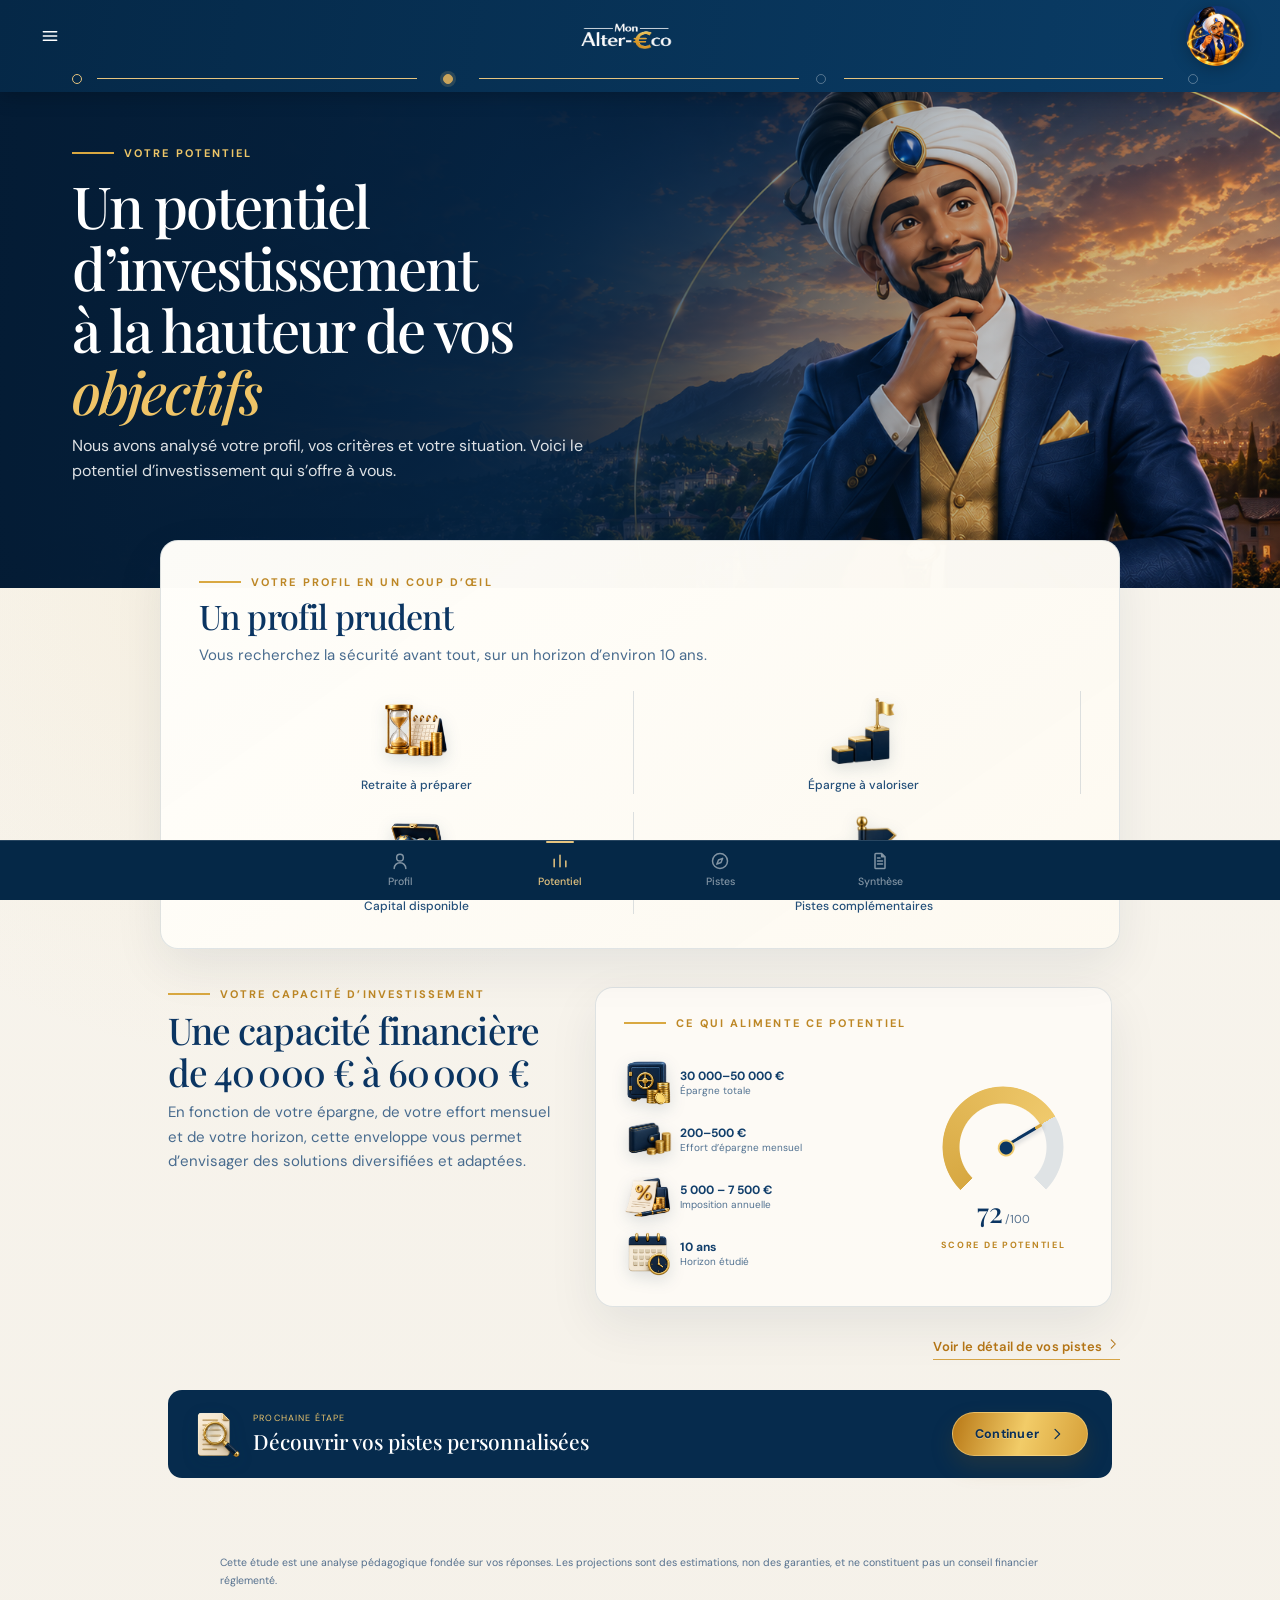
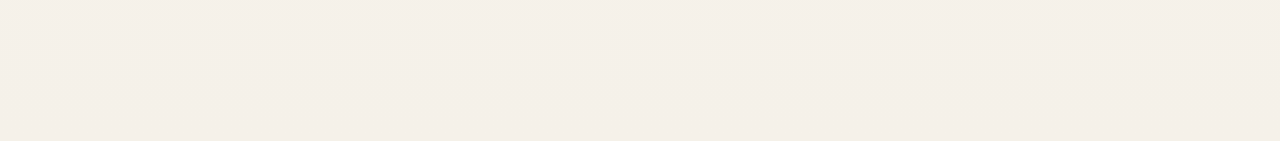
==== commit c8409970: "Retire le lien du logo et empêche le clic sur l'étape active de recharger la page - Le logo "Mon Alt" ====
--- a/study.html
+++ b/study.html
@@ -9,9 +9,9 @@
   <link rel="preconnect" href="https://fonts.googleapis.com">
   <link rel="preconnect" href="https://fonts.gstatic.com" crossorigin>
   <link href="https://fonts.googleapis.com/css2?family=DM+Sans:opsz,wght@9..40,300;9..40,400;9..40,500;9..40,600;9..40,700&family=Playfair+Display:ital,wght@0,500;0,600;1,500&display=swap" rel="stylesheet">
-  <link rel="stylesheet" href="app-shell.css?v=091515i">
-  <link rel="stylesheet" href="etude.css?v=091515f">
-  <link rel="stylesheet" href="study-editor.css?v=091402b">
+  <link rel="stylesheet" href="css/app-shell.css?v=091515i">
+  <link rel="stylesheet" href="css/etude.css?v=091515f">
+  <link rel="stylesheet" href="tools/study-editor.css?v=091402b">
 </head>
 <body class="study-page">
   <div id="app-topbar"></div>
@@ -38,10 +38,10 @@
     </div>
   </div>
   <footer>Cette étude est une analyse pédagogique fondée sur vos réponses. Les projections sont des estimations, non des garanties, et ne constituent pas un conseil financier réglementé.</footer>
-  <script src="study-engine.js?v=091515g"></script>
-  <script src="app-shell.js"></script>
+  <script src="js/study-engine.js?v=091515g"></script>
+  <script src="js/app-shell.js?v=092301"></script>
   <dialog id="analysis-email-dialog" class="analysis-email-dialog" aria-labelledby="email-dialog-title"><h2 id="email-dialog-title">Votre analyse par mail</h2><p>L’envoi par e-mail n’est pas encore disponible dans cette version de prévisualisation. Aucune donnée n’est envoyée.</p><form method="dialog"><button class="cta-gold">Fermer</button></form></dialog>
-  <script src="etude.js?v=091515i"></script>
-  <script src="study-editor.js?v=091402b"></script>
+  <script src="js/etude.js?v=091515i"></script>
+  <script src="tools/study-editor.js?v=091402b"></script>
 </body>
 </html>
--- a/css/app-shell.css
+++ b/css/app-shell.css
@@ -0,0 +1,100 @@
+/* Chrome partagé : barre du haut, indicateur d'étapes, barre d'onglets du bas.
+   Chargé par index.html et study.html. Variables propres pour ne pas dépendre
+   des deux palettes existantes (qui ne se recouvrent pas complètement). */
+:root{
+  --shell-navy:#052847;
+  --shell-navy-2:#0a3d67;
+  --shell-gold:#c9a45c;
+  --shell-gold-soft:#e6c47f;
+  --shell-cream:#f4efe6;
+  --shell-ink:#15120e;
+  --shell-line:rgba(255,255,255,.14);
+  --shell-muted:rgba(255,255,255,.6);
+}
+body.has-app-shell{padding-top:116px;padding-bottom:61px}
+@media(max-width:600px){body.has-app-shell{padding-top:119px;padding-bottom:72px}}
+
+#app-topbar{position:fixed;top:0;left:0;right:0;z-index:200;background:linear-gradient(100deg,var(--shell-navy),var(--shell-navy-2));box-shadow:0 2px 20px rgba(0,0,0,.25)}
+#app-tabbar{position:fixed;bottom:0;left:0;right:0;z-index:200;background:var(--shell-navy);border-top:1px solid var(--shell-line)}
+
+.shell-bar{position:relative;z-index:3;display:flex;align-items:center;justify-content:space-between;gap:14px;max-height:70px;padding:12px clamp(16px,5vw,40px) 8px;opacity:1;overflow:visible}
+.shell-menu-btn{background:none;border:0;color:#fff;padding:6px;margin:-6px;cursor:pointer;display:flex;border-radius:8px;transition:background .2s}
+.shell-menu-btn:hover{background:rgba(255,255,255,.08)}
+.shell-menu-wrap{position:relative;z-index:1001;display:flex}
+.shell-menu-panel{position:absolute;z-index:1002;left:0;top:calc(100% + 12px);width:230px;padding:7px;background:#fffdf8;border:1px solid rgba(201,164,92,.3);border-radius:10px;box-shadow:0 18px 45px rgba(4,25,47,.22)}
+.shell-menu-panel[hidden]{display:none}
+.shell-menu-panel button{width:100%;padding:11px 12px;border:0;border-radius:7px;background:transparent;color:#113a61;text-align:left;font:500 12px 'DM Sans',Arial,sans-serif;cursor:pointer}
+.shell-menu-panel button:hover{background:#f7efdf;color:#93651c}
+.shell-logo{display:flex;align-items:center;height:39px;color:#fff;text-decoration:none}
+.shell-logo img{display:block;width:auto;height:100%;object-fit:contain}
+.shell-logo span{font-weight:700}
+.shell-logo b{color:var(--shell-gold-soft);font-weight:700}
+.shell-avatar{width:44px;height:44px;padding:0;border:0;border-radius:50%;display:flex;align-items:center;justify-content:center;background:transparent;color:#fff;flex-shrink:0;cursor:default;overflow:visible;filter:drop-shadow(0 4px 9px rgba(0,0,0,.24))}
+.shell-avatar img{display:block;width:100%;height:100%;object-fit:contain;border-radius:50%;transform:scale(1.25)}
+.shell-avatar[data-walter-toggle]{transition:transform .22s ease,filter .22s ease,opacity .22s ease}
+.shell-avatar[data-walter-toggle]:hover{transform:translateY(-1px) scale(1.04)}
+.shell-avatar[data-walter-toggle][aria-pressed="false"]{opacity:.56;filter:grayscale(.45) drop-shadow(0 3px 7px rgba(0,0,0,.2))}
+.shell-avatar.shell-avatar--result{width:48px;height:48px;border-radius:50%;overflow:visible;opacity:1!important;filter:drop-shadow(0 3px 8px rgba(0,0,0,.24))!important}
+.shell-avatar.shell-avatar--result img{width:100%;height:100%;object-fit:cover;object-position:center 42%}
+.walter-toggle-hint{position:absolute;z-index:40;top:48px;right:13px;width:max-content;max-width:205px;padding:7px 10px;border:1px solid rgba(235,193,101,.76);border-radius:9px;background:#fffaf0;color:#082e55;box-shadow:0 9px 24px rgba(0,20,42,.24);font:600 9px/1.3 'DM Sans',Arial,sans-serif;opacity:0;transform:translateY(-5px);pointer-events:none;transition:opacity .2s ease,transform .2s ease}
+.walter-toggle-hint::before{content:"";position:absolute;right:14px;top:-5px;width:8px;height:8px;transform:rotate(45deg);border-left:1px solid rgba(235,193,101,.76);border-top:1px solid rgba(235,193,101,.76);background:#fffaf0}
+.walter-toggle-hint.show{opacity:1;transform:none}
+
+.shell-steps{position:relative;z-index:1;display:flex;align-items:center;padding:10px clamp(16px,6vw,60px) 11px;gap:0;cursor:pointer}
+.shell-step{display:flex;flex-direction:column;align-items:center;gap:6px;flex-shrink:0}
+.shell-step-dot{position:relative;width:26px;height:26px;border-radius:50%;display:flex;align-items:center;justify-content:center;font:600 12px 'DM Sans',Arial,sans-serif;border:1.5px solid rgba(255,255,255,.3);background:transparent;color:rgba(255,255,255,.55);cursor:pointer;transition:.2s;padding:0}
+.shell-step--active .shell-step-dot{background:var(--shell-gold);border-color:var(--shell-gold);color:var(--shell-navy)}
+.shell-step--done .shell-step-dot{border-color:var(--shell-gold-soft);color:var(--shell-gold-soft)}
+.shell-step-dot[aria-disabled="true"]{cursor:not-allowed}
+.shell-step-dot:not(:disabled):hover{border-color:#fff;color:#fff}
+.shell-step-label{font-size:9.5px;letter-spacing:.06em;color:rgba(255,255,255,.45);white-space:nowrap}
+.shell-step--active .shell-step-label{color:#fff;font-weight:600}
+.shell-step--done .shell-step-label{color:rgba(255,255,255,.75)}
+.shell-step-line{flex:1;height:1px;background:rgba(255,255,255,.18);margin:0 6px;margin-bottom:19px;min-width:14px}
+.shell-step-line--on{background:var(--shell-gold-soft)}
+.shell-locked-tip{position:absolute;z-index:30;left:50%;top:calc(100% + 7px);width:max-content;max-width:min(88vw,330px);transform:translateX(-50%);padding:8px 12px;border:1px solid rgba(207,162,75,.5);border-radius:9px;background:rgba(5,40,71,.97);box-shadow:0 10px 26px rgba(2,22,43,.25);color:#fff7e5;text-align:center;font:500 10px/1.35 'DM Sans',Arial,sans-serif;letter-spacing:.01em}
+.shell-locked-tip[hidden]{display:none}
+@keyframes shellInsightRipple{
+  0%{box-shadow:0 0 0 0 rgba(229,190,104,.42)}
+  65%,100%{box-shadow:0 0 0 9px rgba(229,190,104,0)}
+}
+body.preview-activated .shell-step[data-step="potentiel"] .shell-step-dot,
+body.preview-activated .shell-step[data-step="pistes"] .shell-step-dot{
+  border-color:rgba(232,196,116,.78);color:#efd18c;
+  animation:shellInsightRipple 2.35s ease-out infinite;
+}
+body.preview-activated .shell-step[data-step="pistes"] .shell-step-dot{animation-delay:.7s}
+body.preview-activated .shell-step[data-step="potentiel"] .shell-step-label,
+body.preview-activated .shell-step[data-step="pistes"] .shell-step-label{color:rgba(255,255,255,.8)}
+
+.shell-tabbar{display:flex;align-items:stretch;justify-content:space-around;max-width:640px;margin:0 auto}
+.shell-tab{flex:1;display:flex;flex-direction:column;align-items:center;gap:4px;padding:10px 6px 12px;background:none;border:0;color:rgba(255,255,255,.5);cursor:pointer;font:500 10.5px 'DM Sans',Arial,sans-serif;position:relative;transition:color .2s}
+.shell-tab .shell-icon{transition:transform .2s}
+.shell-tab--active{color:var(--shell-gold-soft)}
+.shell-tab--active::before{content:"";position:absolute;top:0;left:50%;transform:translateX(-50%);width:28px;height:2px;background:var(--shell-gold-soft);border-radius:2px}
+.shell-tab:disabled{color:rgba(255,255,255,.22);cursor:not-allowed}
+.shell-tab:not(:disabled):hover{color:#fff}
+.shell-tab:not(:disabled):active .shell-icon{transform:scale(.9)}
+
+/* Composants partagés : badges à icône, étoile, puces de notation */
+.shell-icon-badge{width:44px;height:44px;border-radius:50%;display:flex;align-items:center;justify-content:center;background:rgba(180,134,63,.12);color:var(--shell-navy-2);flex-shrink:0}
+.shell-icon-badge.on-dark{background:rgba(255,255,255,.12);color:#fff}
+.shell-badge-star{display:inline-flex;align-items:center;gap:6px;padding:6px 12px;border-radius:20px;background:rgba(201,164,92,.16);color:#8a611f;font:600 10.5px 'DM Sans',Arial,sans-serif;letter-spacing:.04em}
+.shell-dots{display:inline-flex;gap:4px}
+.shell-dots i{width:7px;height:7px;border-radius:50%;background:rgba(21,18,14,.12)}
+.shell-dots i.on{background:var(--shell-gold)}
+
+@media(prefers-reduced-motion:reduce){.shell-tab,.shell-tab .shell-icon,.shell-menu-btn,.shell-step-dot{transition:none}}
+
+@media(max-width:600px){
+  .shell-bar{max-height:70px;padding:10px 20px 7px;min-height:54px;opacity:1;overflow:visible}
+  .shell-avatar{width:43px;height:43px}.shell-menu-btn svg{width:30px;height:30px}
+  .shell-menu-btn{padding:4px;margin:-4px}
+  .shell-logo{height:38px;font-size:22px}
+  .shell-steps{padding:9px 22px 10px}
+  .shell-step-dot{width:27px;height:27px;font-size:11px;border-width:1.4px}
+  .shell-step-label{display:block;font-size:10px;letter-spacing:0}
+  .shell-step-line{margin:0 7px 20px;min-width:12px}
+  .shell-tab{padding:11px 4px 13px;font-size:11px;gap:4px}
+  .shell-tab .shell-icon{width:22px;height:22px}
+}
--- a/css/etude.css
+++ b/css/etude.css
@@ -0,0 +1,1292 @@
+:root{--cream:#f7f3eb;--paper:#fffdf8;--ink:#092d58;--muted:#55708e;--gold:#d7a842;--gold-soft:#f3d27a;--blue:#123d70;--night:#052847;--line:rgba(14,57,96,.14);--sans:'DM Sans',Arial,sans-serif;--serif:'Playfair Display',Georgia,serif}
+/* Styles communs de l’étude. */
+*{box-sizing:border-box}
+html{scroll-behavior:smooth}
+body{margin:0;background:var(--cream);color:var(--ink);font-family:var(--sans);-webkit-font-smoothing:antialiased;overflow-x:hidden}
+main{display:block;max-width:920px;margin:0 auto;padding:0 clamp(16px,5vw,40px) 60px}
+h1,h2,h3{font-family:var(--serif);font-weight:500;margin:0;letter-spacing:-.025em;color:var(--ink)}
+p{margin:0}
+button{font-family:inherit}
+
+.tv-eyebrow{display:flex;align-items:center;gap:10px;color:var(--gold);font-size:10px;letter-spacing:.16em;text-transform:uppercase;font-weight:700;margin-bottom:14px}
+.tv-eyebrow::before{content:"";width:26px;height:1.5px;background:currentColor}
+.tv-eyebrow.small{margin-bottom:8px}
+
+.tv-head h1{font-size:clamp(28px,5.5vw,40px);line-height:1.12;margin-bottom:14px}
+.tv-head h1 em{font-style:normal;color:var(--gold)}
+.tv-head p{color:var(--muted);font-size:14.5px;line-height:1.6;max-width:560px}
+.tv-head{margin-bottom:26px}
+
+.tv-banner{position:relative;left:50%;right:50%;margin-left:-50vw;margin-right:-50vw;width:100vw;overflow:hidden;background:var(--night);color:#fff;margin-bottom:-30px}
+.tv-banner img{position:absolute;inset:0;width:100%;height:100%;object-fit:cover;object-position:76% 28%}
+.tv-banner-shade{position:absolute;inset:0;background:linear-gradient(100deg,rgba(7,21,47,.95) 0%,rgba(9,26,58,.8) 42%,rgba(13,34,72,.4) 72%,rgba(16,44,92,.18) 100%)}
+.tv-banner-copy{position:relative;z-index:1;max-width:600px;padding:40px clamp(16px,5vw,40px) 76px}
+.tv-banner .tv-eyebrow.on-dark{color:var(--gold-soft)}
+.tv-banner-copy h1{font-size:clamp(26px,4.2vw,38px);line-height:1.14;color:#fff;margin:10px 0 12px;letter-spacing:-.015em;font-weight:700}
+.tv-banner-copy h1 em{font-style:normal;color:var(--gold-soft)}
+.tv-banner-copy p{color:#d7dbe6;font-size:14px;line-height:1.6;max-width:480px}
+.tv-overlap{position:relative;z-index:2}
+
+.card{background:var(--paper);border:1px solid var(--line);border-radius:14px;padding:24px;box-shadow:0 10px 30px rgba(61,45,19,.06)}
+.card h2{font-size:22px;margin:6px 0 8px}
+.card p{color:var(--muted);font-size:13.5px;line-height:1.6}
+
+.profile-glance{display:grid;grid-template-columns:1fr auto;gap:28px;align-items:center;margin-bottom:26px}
+.glance-copy h2{font-size:24px;margin:6px 0 8px}
+.badge-row{display:grid;grid-template-columns:repeat(2,1fr);gap:12px;margin-top:20px}
+.mini-badge{display:flex;align-items:center;gap:10px;font-size:12px;font-weight:500;color:var(--ink)}
+.glance-gauge{display:flex;flex-direction:column;align-items:center;text-align:center;gap:6px;position:relative}
+.glance-gauge svg{display:block}
+.glance-gauge-value{position:absolute;top:38px;left:0;right:0;display:flex;align-items:baseline;justify-content:center;gap:2px}
+.glance-gauge-value strong{font-size:34px;font-weight:700;line-height:1}
+.glance-gauge-value small{font-size:12px;color:var(--muted)}
+
+.tv-row{display:grid;grid-template-columns:1.3fr .8fr;gap:24px;align-items:start;margin-bottom:30px}
+.tv-row.two-cards{grid-template-columns:1fr 1fr;align-items:stretch}
+.tv-col-main{grid-column:1/-1}
+.tv-row h2{font-size:24px;margin:6px 0 8px}
+.tv-link{display:inline-flex;align-items:center;gap:6px;background:none;border:0;color:var(--blue);font:600 12.5px var(--sans);letter-spacing:.02em;margin-top:14px;cursor:pointer;padding:0}
+
+.capacity-card{text-align:left;display:flex;flex-direction:column;justify-content:center;gap:4px}
+.capacity-card strong{font-size:26px;font-weight:700;color:var(--blue)}
+.capacity-card small{color:var(--muted);font-size:11.5px}
+
+.pcard-grid{display:grid;grid-template-columns:repeat(2,1fr);gap:14px;margin-top:18px}
+.pcard{background:var(--paper);border:1px solid var(--line);border-radius:14px;padding:20px;box-shadow:0 8px 24px rgba(61,45,19,.05);display:flex;flex-direction:column;transition:transform .25s,box-shadow .25s}
+.pcard:hover{transform:translateY(-3px);box-shadow:0 16px 40px rgba(61,45,19,.1)}
+.pcard-media{border-radius:10px;overflow:hidden;aspect-ratio:16/10;margin-bottom:14px}
+.pcard-media img{width:100%;height:100%;object-fit:cover;display:block}
+.pcard-head{display:flex;align-items:center;justify-content:space-between;gap:8px;margin-top:12px}
+.pcard-type{font-size:9.5px;letter-spacing:.1em;text-transform:uppercase;color:var(--muted);font-weight:600}
+.pcard h3{font-size:18px;margin:8px 0 4px}
+.pcard p{font-size:12.5px;line-height:1.55;color:var(--muted);flex:1}
+.pcard-foot{display:flex;align-items:center;gap:8px;margin-top:14px;font-size:9.5px;text-transform:uppercase;letter-spacing:.08em;color:var(--muted);font-weight:600}
+.pcard-chevron{margin-left:auto;background:var(--cream);border:0;border-radius:50%;width:30px;height:30px;display:flex;align-items:center;justify-content:center;color:var(--ink);cursor:pointer;transition:background .2s,transform .2s}
+.pcard-chevron:hover{background:var(--gold-soft);transform:translateX(2px)}
+
+.hero-piste{background:linear-gradient(135deg,#07162f,#123875);color:#fff;border-radius:18px;overflow:hidden;display:grid;grid-template-columns:1fr 1.2fr;box-shadow:0 24px 60px rgba(7,22,47,.25)}
+.hero-piste-media{min-height:220px}
+.hero-piste-media img{width:100%;height:100%;object-fit:cover;display:block}
+.hero-piste-body{padding:28px clamp(20px,4vw,34px)}
+.hero-piste-body .tv-eyebrow.small{color:#dfc994}
+.hero-piste-body h2{color:#fff;font-size:26px;margin:10px 0 8px}
+.hero-piste-body p{color:#c9cedb;font-size:13.5px;line-height:1.6}
+.hero-piste-chips{display:flex;flex-direction:column;gap:8px;margin:18px 0 22px}
+.chip{display:flex;align-items:center;gap:8px;font-size:12.5px;color:#e8e6df}
+.chip svg{color:var(--gold-soft);flex-shrink:0}
+
+.cta-gold{display:inline-flex;align-items:center;gap:10px;background:linear-gradient(100deg,var(--gold),var(--gold-soft));color:#241705;border:0;border-radius:10px;padding:13px 20px;font:700 12.5px var(--sans);letter-spacing:.02em;cursor:pointer;text-decoration:none;transition:transform .2s,box-shadow .2s}
+.cta-gold:hover{transform:translateY(-2px);box-shadow:0 14px 30px rgba(180,134,63,.35)}
+
+.risk-pill{display:inline-block;margin-top:14px;padding:7px 13px;border-radius:20px;background:rgba(180,134,63,.1);color:#8a611f;font:700 10px var(--sans);letter-spacing:.06em}
+
+.tip-card{align-self:start}
+
+.plan-stepper{display:flex;flex-direction:column;gap:0;margin-top:18px;border:1px solid var(--line);border-radius:14px;background:var(--paper);overflow:hidden}
+.plan-step{display:flex;align-items:center;gap:14px;padding:16px 20px;border-bottom:1px solid var(--line)}
+.plan-step:last-child{border-bottom:0}
+.plan-step-dot{width:28px;height:28px;border-radius:50%;display:flex;align-items:center;justify-content:center;flex-shrink:0;font:600 12px var(--sans);background:var(--cream);color:var(--muted)}
+.plan-step.is-done .plan-step-dot{background:var(--blue);color:#fff}
+.plan-step.is-current .plan-step-dot{background:var(--gold);color:#241705}
+.plan-step b{display:block;font-size:13.5px;font-weight:600}
+.plan-step small{color:var(--muted);font-size:10.5px;text-transform:uppercase;letter-spacing:.06em}
+.plan-step.is-done small{color:#19724c}
+
+.contact-card{display:flex;flex-direction:column;gap:10px}
+.contact-card .cta-gold{align-self:flex-start;margin-top:6px}
+
+.recap-piste-row{display:flex;align-items:center;gap:14px;margin-bottom:10px}
+.recap-piste-row h2{font-size:20px;margin:2px 0 0}
+.recap-piste p{margin-bottom:14px}
+.recap-piste .cta-gold{display:inline-flex}
+
+.reveal{opacity:0;transform:translateY(20px);transition:opacity .5s ease,transform .5s cubic-bezier(.16,1,.3,1)}
+.reveal.visible{opacity:1;transform:none}
+
+footer{max-width:920px;margin:0 auto;padding:0 clamp(16px,5vw,40px) 90px;font-size:10.5px;line-height:1.7;color:var(--muted)}
+
+/* ===== Tiroir de détail (solution-drawer) ===== */
+.drawer-open{overflow:hidden}
+.solution-drawer{position:fixed;inset:0;z-index:300;display:grid;grid-template-columns:minmax(280px,38%) 1fr;background:rgba(5,13,29,.5);opacity:0;visibility:hidden;transition:.4s}
+.solution-drawer.open{opacity:1;visibility:visible;backdrop-filter:blur(10px)}
+.drawer-close{position:absolute;right:20px;top:18px;z-index:3;width:42px;height:42px;border:1px solid rgba(255,255,255,.2);border-radius:50%;background:rgba(11,27,59,.8);color:#fff;font-size:24px;font-weight:200;cursor:pointer;transition:.25s}
+.drawer-close:hover{background:rgba(11,27,59,.95);border-color:rgba(255,255,255,.4);transform:rotate(90deg)}
+.drawer-visual{position:relative;display:grid;place-items:center;overflow:hidden;background:linear-gradient(145deg,#07132b,#173b86);transform:translateX(-100%);transition:.6s cubic-bezier(.16,1,.3,1)}
+.open .drawer-visual{transform:none}
+.drawer-illustration{position:absolute;inset:0;width:100%;height:100%;object-fit:cover;opacity:0;transition:opacity .5s ease}
+.drawer-visual.has-illustration .drawer-illustration{opacity:1}
+.drawer-visual.has-illustration .drawer-orbit{opacity:0}
+.drawer-visual::after{content:"";position:absolute;inset:0;background:linear-gradient(190deg,rgba(7,18,41,.1) 20%,rgba(7,18,41,.85));opacity:0;transition:opacity .5s ease;pointer-events:none}
+.drawer-visual.has-illustration::after{opacity:1}
+.drawer-orbit{width:150px;height:150px;border-radius:50%;display:grid;place-items:center;position:relative;background:radial-gradient(circle at 32% 26%,#f7e1b8,var(--gold) 56%,#79521d);box-shadow:0 30px 70px rgba(0,0,0,.3);transition:opacity .3s}
+.drawer-orbit i{content:"";position:absolute;inset:-20px;border:1px solid rgba(216,191,145,.35);border-radius:50%}
+.drawer-orbit b{font-family:var(--sans);font-size:60px;color:#fff;font-weight:700}
+.drawer-visual>span{position:absolute;left:32px;bottom:26px;font-family:var(--sans);font-weight:700;font-size:80px;color:rgba(255,255,255,.08)}
+.drawer-content{background:var(--paper);padding:70px clamp(24px,5vw,60px) 40px;overflow-y:auto;transform:translateX(100%);transition:.6s cubic-bezier(.16,1,.3,1)}
+.open .drawer-content{transform:none}
+.drawer-content .eyebrow{color:var(--gold);font-size:10px;letter-spacing:.16em;text-transform:uppercase;font-weight:700;margin-bottom:10px}
+.drawer-content h2{font-size:clamp(24px,3vw,32px);margin-bottom:14px}
+.drawer-benefit{font-size:16px;line-height:1.5;color:var(--muted);max-width:520px}
+.drawer-reason{margin:26px 0;padding:18px 0;border-top:1px solid var(--line);border-bottom:1px solid var(--line)}
+.drawer-reason span{display:block;font-size:9px;text-transform:uppercase;letter-spacing:.15em;color:var(--gold);margin-bottom:8px}
+.drawer-reason strong{font-size:13.5px;color:var(--blue);font-weight:600}
+.drawer-grid{display:grid;grid-template-columns:1fr 1fr;gap:26px;margin-top:24px}
+.drawer-grid ul{list-style:none;padding:0;margin:14px 0}
+.drawer-grid li{padding:10px 0 10px 22px;border-bottom:1px solid var(--line);font-size:12.5px;position:relative}
+.drawer-grid li::before{content:"✓";position:absolute;left:0;color:var(--gold)}
+.drawer-alert{padding:20px;background:var(--cream);border-left:2px solid var(--gold);border-radius:0 8px 8px 0}
+.drawer-alert p{font-size:12.5px;line-height:1.65;color:var(--muted)}
+.drawer-note{font-size:10px;line-height:1.6;color:var(--muted);margin-top:26px}
+.drawer-source[hidden]{display:none}
+.cta.drawer-source{display:inline-flex;margin-top:10px;color:var(--blue);font-size:11px;font-weight:600;text-decoration:none}
+
+a:focus-visible,button:focus-visible{outline:2px solid var(--gold);outline-offset:3px;border-radius:2px}
+
+@media(max-width:760px){
+  main{padding:0 16px 16px}
+  .tv-head{margin-bottom:14px}
+  .tv-head h1{font-size:21px;line-height:1.15;margin-bottom:6px}
+  .tv-head p{font-size:12px;line-height:1.45}
+  .tv-eyebrow{margin-bottom:8px;font-size:9px}
+  .tv-banner{margin-bottom:-22px}
+  .tv-banner-copy{padding:20px 16px 50px;max-width:82%}
+  .tv-banner-copy h1{font-size:22px;margin:8px 0 8px}
+  .tv-banner-copy p{font-size:12px;max-width:none}
+  .tv-banner img{object-position:82% 22%}
+  .card{padding:14px;border-radius:12px}
+  .card h2{font-size:17px;margin:4px 0 5px}
+  .card p{font-size:12px}
+  .profile-glance{grid-template-columns:1fr;text-align:left;gap:14px;margin-bottom:14px;padding:14px}
+  .glance-copy h2{font-size:18px;margin:4px 0 6px}
+  .glance-copy p{font-size:12px}
+  .glance-gauge{margin:0 auto}
+  .glance-gauge svg{width:82px;height:82px}
+  .glance-gauge-value{top:24px}
+  .glance-gauge-value strong{font-size:22px}
+  .glance-gauge-value small{font-size:9px}
+  .badge-row{grid-template-columns:1fr 1fr;gap:8px;margin-top:12px}
+  .mini-badge{font-size:10.5px;gap:6px}
+  .mini-badge .shell-icon-badge{width:30px;height:30px}
+  .mini-badge .shell-icon{width:15px;height:15px}
+  .tv-row{grid-template-columns:1fr;gap:10px;margin-bottom:16px}
+  .tv-row.two-cards{grid-template-columns:1fr}
+  .tv-row h2{font-size:17px;margin:4px 0 5px}
+  .tv-link{margin-top:8px;font-size:11.5px}
+  .capacity-card{padding:14px}
+  .capacity-card strong{font-size:19px}
+  .pcard-grid{grid-template-columns:none;grid-auto-flow:column;grid-auto-columns:76%;overflow-x:auto;gap:10px;margin-top:10px;padding-bottom:2px;scroll-snap-type:x mandatory;-webkit-overflow-scrolling:touch}
+  .pcard{scroll-snap-align:start;padding:14px}
+  .pcard h3{font-size:15px;margin:6px 0 3px}
+  .pcard p{font-size:11.5px;-webkit-line-clamp:2;display:-webkit-box;-webkit-box-orient:vertical;overflow:hidden}
+  .pcard-foot{margin-top:10px}
+  .tip-card{display:none}
+  .hero-piste{grid-template-columns:1fr;border-radius:14px}
+  .hero-piste-media{min-height:110px}
+  .hero-piste-body{padding:16px 18px}
+  .hero-piste-body h2{font-size:19px;margin:6px 0 5px}
+  .hero-piste-body p{font-size:11.5px;line-height:1.45}
+  .hero-piste-chips{flex-direction:row;flex-wrap:wrap;gap:5px 12px;margin:10px 0 14px}
+  .chip{font-size:10.5px}
+  .cta-gold{padding:10px 16px;font-size:11.5px}
+  .plan-stepper{margin-top:10px}
+  .plan-step{padding:9px 14px;gap:10px}
+  .plan-step-dot{width:22px;height:22px;font-size:10px}
+  .plan-step b{font-size:12px}
+  .plan-step small{font-size:9px}
+  footer{padding:10px 16px 18px;font-size:8.5px;line-height:1.4}
+  .recap-piste-row{gap:10px;margin-bottom:6px}
+  .recap-piste-row h2{font-size:16px}
+  .recap-piste-row .shell-icon-badge{width:34px;height:34px}
+  .recap-piste p{font-size:12px;margin-bottom:10px}
+  .contact-card{padding:14px}
+  .contact-card p{font-size:12px}
+  .solution-drawer{grid-template-columns:1fr;grid-template-rows:180px 1fr}
+  .drawer-visual{transform:translateY(-100%)}
+  .drawer-content{transform:translateY(100%);padding:44px 20px 32px}
+  .drawer-grid{grid-template-columns:1fr;gap:16px}
+  .drawer-orbit{width:96px;height:96px}
+  .drawer-orbit b{font-size:40px}
+  .drawer-visual>span{font-size:52px;left:18px;bottom:10px}
+}
+
+/* ===== Synthèse du parcours + prochaines étapes dépliables ===== */
+.study-page .synthesis-journey{
+  display:grid;
+  grid-template-columns:1.08fr .92fr;
+  padding:0;
+  margin-bottom:28px;
+  border:1px solid rgba(13,59,99,.12);
+  border-radius:17px;
+  background:rgba(255,252,245,.97);
+  box-shadow:0 20px 48px rgba(7,42,75,.11);
+  overflow:hidden;
+}
+.study-page .synthesis-journey .synthesis-profile-main,
+.study-page .synthesis-journey .synthesis-capacity{position:relative;padding:26px 28px}
+.study-page .synthesis-journey .synthesis-profile-main{border-right:1px solid var(--line)}
+.study-page .synthesis-section-index{
+  position:absolute;
+  top:17px;
+  right:20px;
+  color:rgba(184,126,29,.26);
+  font:600 26px/1 var(--serif);
+}
+.study-page .synthesis-profile-facts{
+  display:grid;
+  grid-template-columns:repeat(2,minmax(0,1fr));
+  gap:8px 10px;
+  margin-top:18px;
+  padding-top:15px;
+  border-top:1px solid var(--line);
+}
+.study-page .synthesis-profile-facts>div{display:flex;align-items:center;gap:7px;min-width:0}
+.study-page .synthesis-profile-facts .premium-icon-badge{width:30px;height:30px;flex-basis:30px}
+.study-page .synthesis-profile-facts span{display:flex;min-width:0;flex-direction:column;gap:1px}
+.study-page .synthesis-profile-facts small,
+.study-page .synthesis-potential-facts small,
+.study-page .synthesis-objectives>small{font:500 8px/1.2 var(--sans);color:#6d8499;text-transform:uppercase;letter-spacing:.06em}
+.study-page .synthesis-profile-facts b{overflow:hidden;color:#164873;font-size:10px;line-height:1.25;text-overflow:ellipsis}
+.study-page .synthesis-objectives{margin-top:14px}
+.study-page .synthesis-objectives>div{display:flex;flex-wrap:wrap;gap:5px;margin-top:6px}
+.study-page .synthesis-objectives span{padding:5px 8px;border:1px solid rgba(207,155,55,.28);border-radius:999px;background:#fff8e9;color:#214f79;font-size:8px;line-height:1.25}
+.study-page .synthesis-potential-copy{margin-top:10px;font-size:10.5px;line-height:1.48}
+.study-page .synthesis-potential-facts{display:grid;grid-template-columns:repeat(3,1fr);gap:7px;margin-top:16px}
+.study-page .synthesis-potential-facts>span{display:flex;min-width:0;flex-direction:column;gap:3px;padding:9px 7px;border:1px solid rgba(12,62,104,.09);border-radius:9px;background:#fffaf0}
+.study-page .synthesis-potential-facts b{color:#123f6b;font-size:11px;line-height:1.2;white-space:nowrap}
+.study-page .synthesis-journey .synthesis-badges{margin-top:13px;padding-top:11px;border-top:1px solid var(--line)}
+.study-page .plan-stepper-intro{margin-top:5px;color:#6c8298;font-size:10px}
+.study-page .plan-stepper .plan-step{display:block;padding:0;overflow:hidden}
+.study-page .plan-step summary{display:flex;align-items:flex-start;gap:10px;padding:14px 13px;list-style:none;cursor:pointer}
+.study-page .plan-step summary::-webkit-details-marker{display:none}
+.study-page .plan-step summary>span:nth-child(2){min-width:0;flex:1}
+.study-page .plan-step-toggle{display:grid;place-items:center;width:22px;height:22px;margin-top:2px;color:#a87520;transition:transform .22s ease}
+.study-page .plan-step[open] .plan-step-toggle{transform:rotate(90deg)}
+.study-page .plan-step-detail{padding:0 13px 14px 51px;animation:plan-detail-in .2s ease both}
+.study-page .plan-step-detail p{margin:0;color:#5d7892;font-size:9.5px;line-height:1.45}
+@keyframes plan-detail-in{from{opacity:0;transform:translateY(-4px)}to{opacity:1;transform:none}}
+
+@media(max-width:760px){
+  .study-page .synthesis-journey{grid-template-columns:1fr;margin-bottom:21px;border-radius:12px}
+  .study-page .synthesis-journey .synthesis-profile-main,
+  .study-page .synthesis-journey .synthesis-capacity{padding:18px 17px}
+  .study-page .synthesis-journey .synthesis-profile-main{border-right:0;border-bottom:1px solid var(--line)}
+  .study-page .synthesis-section-index{top:13px;right:15px;font-size:22px}
+  .study-page .synthesis-profile-facts{grid-template-columns:repeat(3,minmax(0,1fr));gap:8px 5px;margin-top:13px;padding-top:12px}
+  .study-page .synthesis-profile-facts>div{align-items:flex-start}
+  .study-page .synthesis-profile-facts .premium-icon-badge{width:25px;height:25px;flex-basis:25px}
+  .study-page .synthesis-profile-facts small,.study-page .synthesis-potential-facts small{font-size:6.8px}
+  .study-page .synthesis-profile-facts b{font-size:8px}
+  .study-page .synthesis-potential-facts{margin-top:12px}
+  .study-page .synthesis-potential-facts b{font-size:9px}
+  .study-page .plan-stepper{grid-template-columns:1fr 1fr;gap:7px;background:transparent}
+  .study-page .plan-step{min-height:0!important;border:1px solid var(--line)!important;border-radius:10px;background:#fffdf8}
+  .study-page .plan-step summary{padding:10px 9px;gap:7px}
+  .study-page .plan-step-detail{padding:0 9px 11px 39px}
+}
+@media(max-width:430px){
+  .study-page .synthesis-profile-facts{grid-template-columns:repeat(2,minmax(0,1fr))}
+  .study-page .synthesis-potential-facts{gap:4px}
+  .study-page .synthesis-potential-facts>span{padding:8px 5px}
+  .study-page .plan-stepper{grid-template-columns:1fr}
+  .study-page .plan-step summary{align-items:center}
+  .study-page .plan-step-dot{margin-bottom:0}
+  .study-page .plan-step-detail{padding-left:47px}
+}
+@media(prefers-reduced-motion:reduce){.reveal{opacity:1;transform:none;transition:none}.pcard,.drawer-close{transition:none}}
+
+/* Direction éditoriale 2026 — basée sur les maquettes de l’étude */
+body{background:
+  radial-gradient(circle at 18% 34%,rgba(236,208,145,.12),transparent 30%),
+  linear-gradient(180deg,#f9f6ef 0%,#f5f1e9 100%)}
+main{max-width:1040px;padding-bottom:76px}
+.tabview{animation:pageIn .5s cubic-bezier(.2,.7,.2,1)}
+@keyframes pageIn{from{opacity:0;transform:translateY(8px)}to{opacity:1;transform:none}}
+
+.tv-banner{min-height:340px;margin-bottom:-48px;border-bottom:1px solid rgba(245,208,119,.22)}
+.tv-banner::after{content:"";position:absolute;inset:auto 10% 8% auto;width:330px;height:330px;border:1px solid rgba(238,190,88,.42);border-radius:50%;box-shadow:0 0 40px rgba(238,190,88,.1)}
+.tv-banner img{object-position:center 36%}
+.tv-banner-shade{background:linear-gradient(90deg,rgba(4,28,53,.98) 0%,rgba(5,35,65,.93) 40%,rgba(5,34,62,.28) 74%,rgba(5,34,62,.12) 100%)}
+.tv-banner-copy{padding:54px clamp(22px,6vw,72px) 104px;max-width:720px}
+.tv-banner-copy h1{font-family:var(--serif);font-size:clamp(38px,5.2vw,58px);font-weight:500;line-height:1.07;letter-spacing:-.035em}
+.tv-banner-copy h1 em{font-family:var(--serif);font-weight:500;font-style:italic;color:#efc467}
+.tv-banner-copy p{font-size:16px;line-height:1.55;max-width:540px;color:rgba(255,255,255,.87)}
+.tv-eyebrow{font-size:11px;letter-spacing:.19em;color:#bd8725}
+.tv-eyebrow::before{width:42px;background:#d9a841}
+.tv-banner .tv-eyebrow.on-dark{color:#edc668}
+
+.card{border-radius:18px;border-color:rgba(22,64,101,.13);box-shadow:0 18px 50px rgba(9,36,64,.08);background:linear-gradient(145deg,rgba(255,254,250,.99),rgba(253,249,240,.98));padding:30px}
+.card h2,.tv-row h2,.tv-col-main>h2{font-family:var(--serif);font-size:clamp(27px,3vw,37px);line-height:1.13;color:#0b3562}
+.card p,.tv-row p,.tv-col-main>p{font-size:15px;line-height:1.62;color:#486b8e}
+.profile-glance{grid-template-columns:minmax(0,1fr) 190px;padding:34px 38px;margin-bottom:38px;gap:40px}
+.glance-copy h2{font-size:34px}
+.glance-gauge svg{width:154px;height:154px;filter:drop-shadow(0 12px 18px rgba(186,128,27,.12))}
+.glance-gauge-value{top:47px;color:#092f59}
+.glance-gauge-value strong{font-family:var(--serif);font-size:42px;font-weight:600}
+.prospect-strip{display:grid;grid-template-columns:repeat(2,minmax(0,1fr));gap:10px;margin-top:22px;padding:15px 0;border-top:1px solid var(--line);border-bottom:1px solid var(--line)}
+.prospect-strip>div{display:flex;align-items:center;gap:9px;min-width:0;color:#244f79;font-size:12px}
+.prospect-strip span{white-space:nowrap;overflow:hidden;text-overflow:ellipsis}
+.prospect-strip .shell-icon-badge{width:30px;height:30px;background:#fbf0d5;color:#b47b18}
+.prospect-strip .shell-icon{width:15px;height:15px}
+.badge-row{grid-template-columns:repeat(4,1fr);gap:0;margin-top:24px}
+.mini-badge{flex-direction:column;text-align:center;padding:0 12px;border-right:1px solid var(--line);font-size:12px;color:#234f79}
+.mini-badge:last-child{border-right:0}
+.mini-badge .shell-icon-badge{background:#fcf1d8;color:#0d426f}
+
+.tv-row{gap:30px;margin-bottom:44px;padding:0 8px}
+.capacity-card{padding:28px;background:rgba(255,253,248,.72)}
+.capacity-card strong{font-family:var(--serif);font-size:30px;font-weight:500;color:#0b3562}
+.tv-link{color:#b37415;font-size:13px;border-bottom:1px solid #d6a447;padding-bottom:4px}
+.tip-card{margin-top:18px;background:rgba(255,255,255,.55)}
+
+.pcard-grid{gap:18px;margin-top:24px}
+.pcard{border-radius:15px;padding:22px;background:rgba(255,253,248,.94);border:1px solid rgba(20,61,98,.14);box-shadow:0 8px 24px rgba(9,36,64,.04)}
+.pcard:first-child{border-color:#dfa62d;box-shadow:inset 0 0 0 1px rgba(223,166,45,.22),0 12px 30px rgba(9,36,64,.06)}
+.pcard h3{font-family:var(--serif);font-size:22px;font-weight:500;color:#0c3764}
+.pcard p{color:#6080a0}
+.pcard-chevron{color:#b57718;background:#fbf0d6}
+.pcard-type{color:#8f6625}
+
+.hero-piste{grid-template-columns:1.08fr 1fr;min-height:360px;border-radius:18px;background:linear-gradient(115deg,#052440 0%,#07335b 60%,#0b477b 100%);box-shadow:0 25px 60px rgba(2,28,52,.24)}
+.hero-piste-body{padding:34px 38px;order:1;position:relative;z-index:2}
+.hero-piste-media{order:2;min-height:360px;position:relative;overflow:hidden}
+.hero-piste-media::after{content:"";position:absolute;inset:0;background:linear-gradient(90deg,#073057 0%,rgba(7,48,87,.28) 35%,transparent 72%)}
+.hero-piste-media img{object-position:center;transform:scale(1.05)}
+.hero-piste-media>span{position:absolute;z-index:2;right:18px;bottom:18px;display:flex;align-items:center;gap:7px;border:1px solid rgba(255,255,255,.35);border-radius:999px;padding:9px 14px;color:#fff;background:rgba(3,23,43,.62);backdrop-filter:blur(8px);font-size:11px}
+.hero-piste-body .shell-badge-star{background:linear-gradient(90deg,#f6df99,#d7a640);color:#5b3c08;border-radius:6px 18px 18px 6px;text-transform:uppercase;letter-spacing:.12em}
+.hero-piste-body .tv-eyebrow{margin:18px 0 8px;color:#ebc872}
+.hero-piste-body h2{font-family:var(--serif);font-size:34px;font-weight:500}
+.studyz-brand{display:flex;align-items:center;gap:12px;color:#fff;margin:8px 0 0}
+.studyz-brand svg{color:#edc466}
+.studyz-brand strong{font-size:29px;letter-spacing:.03em}
+.hero-piste-lead{max-width:560px;margin:8px 0 0;line-height:1.58}
+.hero-piste-why{display:block;margin-top:19px;color:#edc66d;font-size:9px;font-weight:700;letter-spacing:.12em;text-transform:uppercase}
+.hero-piste-chips{display:grid;grid-template-columns:repeat(3,minmax(0,1fr));gap:7px;margin:9px 0 20px}
+.chip{display:flex;align-items:center;gap:6px;min-width:0;padding:8px 9px;border:1px solid rgba(255,255,255,.14);border-radius:8px;background:rgba(255,255,255,.07);font-size:10px;line-height:1.3}
+.chip svg{flex:0 0 14px;color:#edc66d}.chip b{font-weight:600}
+.cta-gold{border-radius:999px;padding:14px 23px;background:linear-gradient(100deg,#b97b17,#f3cf70,#d9a539);color:#fff;box-shadow:0 12px 24px rgba(205,151,46,.2)}
+
+.recap-piste{background:linear-gradient(115deg,#052440,#0b477b);color:#fff;margin-top:20px;padding:32px 38px;overflow:hidden;position:relative}
+.recap-piste::after{content:"";position:absolute;width:240px;height:240px;border:1px solid rgba(239,196,103,.3);border-radius:50%;right:-60px;top:-80px}
+.recap-piste h2,.recap-piste p{color:#fff}
+.recap-piste p{color:rgba(255,255,255,.76);max-width:760px}
+.recap-piste .tv-eyebrow{color:#edc668}
+.risk-pill{background:#fbf0d6;color:#8d5f15}
+.plan-stepper{display:grid;grid-template-columns:repeat(4,1fr);border-radius:14px;overflow:visible;background:transparent;border:0}
+.plan-step{align-items:flex-start;padding:18px 16px;border:0;border-top:1px solid #d8dfe5;position:relative}
+.plan-step.is-current{border:1px solid #d9a641;border-top-width:1px;background:#fffaf0}
+.plan-step b{font-size:13px;color:#184b78}
+.plan-step small{display:inline-block;margin-top:10px;background:#f2eadb;border-radius:999px;padding:4px 8px}
+.contact-card{margin-top:26px!important;display:grid;grid-template-columns:1fr auto;align-items:center;background:#062b4d;color:#fff;border-color:rgba(255,255,255,.08)}
+.contact-card .tv-eyebrow,.contact-card p{color:#fff}
+.contact-card .cta-gold{grid-column:2;grid-row:1/3;margin:0}
+
+@media(max-width:760px){
+  body{background:#f8f5ee}
+  main{padding:0 18px 26px}
+  .tv-banner{min-height:342px;margin-bottom:-36px}
+  .tv-banner::after{width:220px;height:220px;right:-45px;bottom:8%}
+  .tv-banner img{object-position:64% center;transform:scale(1.05)}
+  .tv-banner-shade{background:linear-gradient(90deg,rgba(4,28,53,.98) 0%,rgba(5,35,65,.88) 52%,rgba(5,34,62,.18) 100%)}
+  .tv-banner-copy{padding:40px 18px 82px;max-width:76%}
+  .tv-banner-copy h1{font-size:31px;line-height:1.08;margin:11px 0 12px}
+  .tv-banner-copy p{font-size:14px;line-height:1.55}
+  .tv-eyebrow{font-size:9px;letter-spacing:.18em}
+  .tv-eyebrow::before{width:30px}
+  .card{padding:20px;border-radius:15px}
+  .profile-glance{grid-template-columns:1fr 100px;gap:12px;padding:21px;margin-bottom:28px}
+  .glance-copy h2{font-size:24px}
+  .glance-copy>p{font-size:13px}
+  .glance-gauge{align-self:start}
+  .glance-gauge svg{width:96px;height:96px}
+  .glance-gauge-value{top:29px}
+  .glance-gauge-value strong{font-size:27px}
+  .prospect-strip{grid-column:1/-1;grid-template-columns:1fr 1fr;margin-top:16px}
+  .badge-row{grid-column:1/-1;grid-template-columns:repeat(2,1fr);gap:16px 0;margin-top:16px}
+  .mini-badge:nth-child(2){border-right:0}.mini-badge{font-size:11px}
+  .tv-row{padding:0;gap:15px;margin-bottom:30px}
+  .tv-row h2,.tv-col-main>h2{font-size:27px}
+  .capacity-card strong{font-size:24px}
+  .pcard-grid{grid-auto-columns:82%;gap:12px}
+  .pcard{padding:18px;min-height:190px}
+  .pcard h3{font-size:21px}
+  .hero-piste{grid-template-columns:1fr;min-height:0}
+  .hero-piste-body{order:2;padding:23px}
+  .hero-piste-media{order:1;min-height:205px}
+  .hero-piste-media::after{background:linear-gradient(0deg,#073057 0%,rgba(7,48,87,.08) 52%,transparent 100%)}
+  .hero-piste-body h2{font-size:28px}
+  .studyz-brand strong{font-size:25px}
+  .hero-piste-chips{grid-template-columns:1fr;gap:9px}
+  .chip{border-right:0}
+  .plan-stepper{grid-template-columns:1fr 1fr}
+  .plan-step{min-height:112px}
+  .contact-card{display:flex;align-items:stretch}
+  .contact-card .cta-gold{align-self:flex-start}
+}
+
+@media(max-width:430px){
+  main{padding-left:20px;padding-right:20px}
+  .tv-banner{min-height:326px;margin-bottom:-30px}
+  .tv-banner-copy{max-width:66%;padding:31px 20px 67px}
+  .tv-banner-copy h1{font-size:27px;line-height:1.06}
+  .tv-banner-copy p{font-size:11.5px;line-height:1.52}
+  .tv-banner img{object-position:57% center;transform:none}
+  .tv-banner-shade{background:linear-gradient(90deg,rgba(4,28,53,.99),rgba(5,35,65,.91) 44%,rgba(5,34,62,.08) 78%)}
+  .card{border-radius:10px;padding:17px}
+  .profile-glance{grid-template-columns:minmax(0,1fr) 82px;gap:10px;padding:18px 19px;margin-bottom:28px}
+  .glance-copy h2{font-size:20px;line-height:1.1;padding-right:4px}
+  .glance-copy>p{font-size:10.5px;line-height:1.5}
+  .glance-gauge{position:relative;right:auto;top:auto;opacity:1;align-self:start}
+  .glance-gauge svg{width:78px;height:78px}
+  .glance-gauge-value{top:23px}
+  .glance-gauge-value strong{font-size:23px}
+  .glance-gauge .tv-eyebrow{font-size:7px;letter-spacing:.05em;text-align:center}
+  .glance-gauge .tv-eyebrow::before{display:none}
+  .prospect-strip{grid-column:1/-1;grid-template-columns:repeat(4,1fr);gap:0;margin:12px -4px 0;padding:12px 0}
+  .prospect-strip>div{font-size:8.5px;flex-direction:column;text-align:center;gap:5px;padding:0 4px;border-right:1px solid var(--line)}
+  .prospect-strip>div:last-child{border-right:0}
+  .prospect-strip span{white-space:normal;display:-webkit-box;-webkit-line-clamp:2;-webkit-box-orient:vertical}
+  .badge-row{grid-column:1/-1;grid-template-columns:repeat(4,1fr);gap:0;margin-top:13px}
+  .mini-badge{font-size:8.5px;line-height:1.25;padding:0 4px;border-right:1px solid var(--line)}
+  .mini-badge:nth-child(2){border-right:1px solid var(--line)}
+  .mini-badge .shell-icon-badge{width:30px;height:30px}
+  .tv-row{grid-template-columns:1.2fr .8fr;gap:11px;margin-bottom:25px}
+  .tv-row.two-cards{grid-template-columns:1fr 1.18fr;gap:0}
+  .tv-row.two-cards>.card{border-radius:10px 0 0 10px;box-shadow:0 12px 30px rgba(9,36,64,.07)}
+  .tv-row.two-cards>.card+ .card{border-radius:0 10px 10px 0;border-left:0}
+  .tv-row h2,.tv-col-main>h2{font-size:24px;line-height:1.08}
+  .tv-row p,.tv-col-main>p,.card p{font-size:10.5px;line-height:1.5}
+  .capacity-card{padding:15px 13px}
+  .capacity-card strong{font-size:19px;line-height:1.1}
+  .capacity-card .tv-eyebrow::before{display:none}
+  .capacity-card .tv-eyebrow{font-size:7px;letter-spacing:.08em}
+  .pcard-grid{display:grid;grid-template-columns:1fr 1fr;grid-auto-flow:row;grid-auto-columns:auto;overflow:visible;gap:11px;margin-top:16px}
+  .pcard{min-height:154px;padding:14px;border-radius:9px}
+  .pcard .shell-icon-badge{width:34px;height:34px}
+  .pcard h3{font-size:16px;line-height:1.12}
+  .pcard p{font-size:9px;line-height:1.4;display:-webkit-box;-webkit-line-clamp:3;-webkit-box-orient:vertical;overflow:hidden}
+  .pcard-foot{font-size:7px;gap:4px}
+  .pcard-chevron{width:25px;height:25px}
+  .tip-card{display:block;grid-column:2;grid-row:1;padding:13px;margin-top:12px}
+  .tv-row:has(.tip-card) .tv-col-main{display:contents}
+  .tv-row:has(.tip-card){grid-template-columns:1.25fr .75fr;align-items:start}
+  .tv-row:has(.tip-card) .solutions-intro{grid-column:1;min-width:0}
+  .tv-row:has(.tip-card) .pcard-grid{grid-template-columns:1fr 1fr;grid-column:1/-1;width:auto}
+  .hero-piste{grid-template-columns:59% 41%;min-height:272px;border-radius:10px}
+  .hero-piste-body{order:1;padding:16px 15px 15px}
+  .hero-piste-media{order:2;min-height:272px}
+  .hero-piste-body .shell-badge-star{font-size:7px;padding:5px 8px}
+  .hero-piste-body .tv-eyebrow{margin:9px 0 3px;font-size:6.7px;letter-spacing:.1em}
+  .hero-piste-body h2{margin-top:2px;font-size:21px;line-height:1.05}
+  .studyz-brand{gap:6px;margin-top:4px}
+  .studyz-brand svg{width:24px;height:24px}
+  .studyz-brand strong{font-size:19px}
+  .hero-piste-body p.hero-piste-lead{margin-top:6px;font-size:9px;line-height:1.42}
+  .hero-piste-why{margin-top:10px;font-size:6.5px;line-height:1.2;letter-spacing:.08em}
+  .hero-piste-chips{grid-template-columns:1fr;gap:4px;margin:6px 0 10px}
+  .chip{display:flex;gap:4px;padding:4px 6px;border-radius:5px;font-size:7px;line-height:1.2}
+  .chip svg{display:block;width:10px;height:10px;flex-basis:10px}
+  .hero-piste .cta-gold{width:100%;justify-content:center;padding:9px 8px;font-size:7.6px;gap:4px}
+  .hero-piste-media>span{right:7px;bottom:8px;padding:6px 8px;font-size:7px}
+  .plan-stepper{grid-template-columns:repeat(4,1fr);gap:0}
+  .plan-step{min-height:112px;padding:11px 7px;display:block}
+  .plan-step-dot{margin-bottom:8px}
+  .plan-step b{font-size:8.5px;line-height:1.3}
+  .plan-step small{font-size:6.5px;margin-top:7px}
+  .contact-card{padding:15px}
+}
+
+/* Sur l’écran Pistes, la recommandation prioritaire reprend la grande carte claire
+   de la maquette ; la version sombre reste réservée à la Synthèse. */
+.tabview[data-view="pistes"] .hero-piste{background:linear-gradient(110deg,#fffdf8 0%,#fffaf0 58%,#f4ead6 100%);color:var(--ink);border:1px solid rgba(21,63,100,.12);box-shadow:0 18px 48px rgba(9,36,64,.1)}
+.tabview[data-view="pistes"] .hero-piste-body h2,.tabview[data-view="pistes"] .studyz-brand{color:#0b3562}
+.tabview[data-view="pistes"] .hero-piste-body p{color:#486b8e}
+.tabview[data-view="pistes"] .hero-piste-body .tv-eyebrow{color:#987026}
+.tabview[data-view="pistes"] .hero-piste-why{color:#9b6b1f}
+.tabview[data-view="pistes"] .chip{color:#214f79;border-color:rgba(190,134,35,.2);background:rgba(250,239,213,.72)}
+.tabview[data-view="pistes"] .hero-piste-media::after{background:linear-gradient(90deg,#fffaf0 0%,rgba(255,250,240,.4) 24%,transparent 62%)}
+.tabview[data-view="pistes"] .hero-piste .cta-gold{color:#fff}
+
+.next-study-step{display:flex;align-items:center;justify-content:space-between;gap:18px;margin:12px 8px 0;padding:20px 24px;border-radius:14px;background:#062b4d;color:#fff}
+.next-study-step>div{display:flex;align-items:center;gap:13px}.next-study-step small{display:block;color:#e8c36d;text-transform:uppercase;letter-spacing:.13em;font-size:9px}.next-study-step strong{display:block;font-family:var(--serif);font-size:21px;font-weight:500;margin-top:3px}
+.tabview[data-view="pistes"]>.tv-col-main>.pcard-grid{grid-template-columns:repeat(4,1fr);align-items:stretch}
+.tabview[data-view="pistes"]>.tv-col-main>.pcard-grid .pcard{height:100%;min-height:250px}
+.synthesis-profile{display:grid;grid-template-columns:.9fr 1.1fr;gap:0;padding:0;overflow:hidden;margin-bottom:22px}
+.synthesis-profile-main,.synthesis-capacity{padding:30px}.synthesis-profile-main{border-right:1px solid var(--line)}
+.synthesis-capacity h2{font-size:32px}.synthesis-badges{display:grid;grid-template-columns:repeat(3,1fr);margin-top:22px}.synthesis-badges>div{display:flex;flex-direction:column;align-items:center;text-align:center;gap:7px;padding:0 8px;border-right:1px solid var(--line);font-size:10px;color:#315a80}.synthesis-badges>div:last-child{border-right:0}.synthesis-badges .shell-icon-badge{width:38px;height:38px}
+.synthesis-featured{margin-bottom:30px}.synthesis-featured .hero-piste{min-height:330px}.synthesis-featured .hero-piste-media{min-height:330px}
+.impact-note{display:flex;align-items:center;gap:16px;margin-top:22px;padding:22px 28px}.impact-note h3{font-size:20px}.impact-note p{margin-top:3px}
+
+@media(max-width:760px){.tabview[data-view="pistes"]>.tv-col-main>.pcard-grid{grid-template-columns:repeat(4,42%);grid-auto-flow:column;overflow-x:auto;scroll-snap-type:x mandatory}.tabview[data-view="pistes"]>.tv-col-main>.pcard-grid .pcard{min-height:180px}.synthesis-profile{grid-template-columns:.9fr 1.1fr}.synthesis-profile-main,.synthesis-capacity{padding:20px}}
+@media(max-width:430px){
+ .profile-glance{grid-template-columns:minmax(0,1fr) 86px;padding:16px 17px}
+ .profile-glance .badge-row{grid-column:1/-1}
+ .next-study-step{padding:13px 14px;margin:6px 0 0}.next-study-step strong{font-size:14px}.next-study-step .shell-icon-badge{width:34px;height:34px}.next-study-step .cta-gold{font-size:8px;padding:9px 12px}
+ .tabview[data-view="pistes"]>.tv-col-main>.pcard-grid{grid-template-columns:repeat(4,43%);gap:10px}
+ .tabview[data-view="pistes"]>.tv-col-main>.pcard-grid .pcard{min-height:164px}
+ .synthesis-profile{grid-template-columns:44% 56%;border-radius:10px}
+ .synthesis-profile-main,.synthesis-capacity{padding:14px 13px}
+ .synthesis-profile h2{font-size:21px}.synthesis-profile p{font-size:9px}.synthesis-profile .risk-pill{font-size:7px;padding:6px 8px}
+ .synthesis-capacity h2{font-size:19px}.synthesis-badges{margin-top:13px}.synthesis-badges>div{font-size:7px;padding:0 3px}.synthesis-badges .shell-icon-badge{width:29px;height:29px}
+ .synthesis-featured .hero-piste,.synthesis-featured .hero-piste-media{min-height:272px}
+ .impact-note{padding:13px 15px}.impact-note h3{font-size:15px}.impact-note p{font-size:9px}
+}
+
+/* ===== Résultats 2026 — continuité visuelle avec le simulateur validé ===== */
+.premium-icon-badge{
+  display:grid;
+  place-items:center;
+  width:48px;
+  height:48px;
+  flex:0 0 48px;
+}
+.premium-icon-badge img{
+  display:block;
+  width:100%;
+  height:100%;
+  object-fit:contain;
+  filter:drop-shadow(0 5px 9px rgba(6,38,70,.16));
+}
+.mini-badge .premium-icon-badge{width:44px;height:44px;flex-basis:44px}
+.pcard>.premium-icon-badge{width:52px;height:52px;flex-basis:52px;margin-bottom:2px}
+.synthesis-badges .premium-icon-badge{width:42px;height:42px;flex-basis:42px}
+
+.capacity-facts{
+  display:grid;
+  gap:6px;
+  margin-top:14px;
+  padding-top:12px;
+  border-top:1px solid var(--line);
+  color:#527291;
+  font-size:10px;
+  line-height:1.35;
+}
+.capacity-facts span{display:flex;align-items:baseline;justify-content:space-between;gap:8px}
+.capacity-facts b{color:#123f6b;font-weight:700;white-space:nowrap}
+
+.advisor-note{
+  display:grid;
+  grid-template-columns:auto minmax(0,1fr) auto;
+  align-items:center;
+  gap:16px;
+  margin-top:24px;
+  padding:18px 22px;
+}
+.advisor-note .tv-eyebrow{margin:0 0 4px}
+.advisor-note p{font-size:12px;line-height:1.5}
+.advisor-note>.shell-icon{color:#b67b1b}
+
+.hero-piste.is-partner .studyz-brand strong{letter-spacing:.055em}
+.hero-piste.is-partner .hero-piste-lead{max-width:460px}
+.hero-piste.is-partner .chip{font-weight:500}
+
+@media(max-width:430px){
+  .premium-icon-badge{width:38px;height:38px;flex-basis:38px}
+  .mini-badge .premium-icon-badge{width:34px;height:34px;flex-basis:34px}
+  .pcard>.premium-icon-badge{width:43px;height:43px;flex-basis:43px;margin-bottom:0}
+  .synthesis-badges .premium-icon-badge{width:31px;height:31px;flex-basis:31px}
+  .capacity-facts{gap:3px;margin-top:8px;padding-top:7px;font-size:7px}
+  .capacity-facts span{display:block}
+  .capacity-facts b{display:block;font-size:9px}
+  .advisor-note{gap:9px;margin-top:16px;padding:11px 13px;border-radius:10px}
+  .advisor-note .premium-icon-badge{width:36px;height:36px;flex-basis:36px}
+  .advisor-note .tv-eyebrow{font-size:6.5px;letter-spacing:.12em}
+  .advisor-note .tv-eyebrow::before{width:18px}
+  .advisor-note p{font-size:8px;line-height:1.42}
+
+  /* Les quatre opportunités gardent exactement les mêmes dimensions. */
+  .tabview[data-view="pistes"]>.tv-col-main>.pcard-grid .pcard{
+    height:168px;
+    min-height:168px;
+    max-height:168px;
+  }
+  .tabview[data-view="pistes"]>.tv-col-main>.pcard-grid .pcard h3{
+    min-height:36px;
+    display:flex;
+    align-items:flex-start;
+  }
+}
+
+/* ===== Barre de progression compacte — pages de résultat uniquement ===== */
+body.study-page.has-app-shell{padding-top:92px}
+.study-page #app-topbar{overflow:visible}
+.study-page #app-topbar .shell-bar{min-height:58px}
+.study-page #app-topbar .shell-steps{
+  height:24px;
+  min-height:24px;
+  padding:4px clamp(22px,7vw,64px) 7px;
+  overflow:hidden;
+  transition:height .28s cubic-bezier(.2,.75,.2,1),padding .28s cubic-bezier(.2,.75,.2,1),background .2s ease;
+}
+.study-page #app-topbar .shell-step{gap:0}
+.study-page #app-topbar .shell-step-dot{
+  width:10px;
+  height:10px;
+  min-width:10px;
+  padding:0;
+  border-width:1px;
+  font-size:0;
+  color:transparent;
+  transition:width .25s ease,height .25s ease,font-size .2s ease,color .2s ease,background .2s ease;
+}
+.study-page #app-topbar .shell-step-dot .shell-icon{display:none}
+.study-page #app-topbar .shell-step-label{
+  max-height:0;
+  margin:0;
+  opacity:0;
+  overflow:hidden;
+  transform:translateY(-3px);
+  transition:opacity .18s ease,max-height .25s ease,transform .25s ease;
+}
+.study-page #app-topbar .shell-step-line{
+  margin:0 7px;
+  min-width:20px;
+  transform:translateY(0);
+  transition:margin .25s ease,transform .25s ease;
+}
+.study-page #app-topbar .shell-step--active .shell-step-dot{
+  box-shadow:0 0 0 3px rgba(230,196,127,.16);
+}
+
+@media(hover:hover) and (pointer:fine){
+  .study-page #app-topbar:hover .shell-steps,
+  .study-page #app-topbar:focus-within .shell-steps{
+    height:61px;
+    padding:9px clamp(22px,7vw,64px) 10px;
+    background:rgba(3,31,57,.18);
+  }
+  .study-page #app-topbar:hover .shell-step,
+  .study-page #app-topbar:focus-within .shell-step{gap:6px}
+  .study-page #app-topbar:hover .shell-step-dot,
+  .study-page #app-topbar:focus-within .shell-step-dot{
+    width:27px;
+    height:27px;
+    min-width:27px;
+    font-size:11px;
+    color:rgba(255,255,255,.58);
+  }
+  .study-page #app-topbar:hover .shell-step--active .shell-step-dot,
+  .study-page #app-topbar:focus-within .shell-step--active .shell-step-dot{color:var(--shell-navy)}
+  .study-page #app-topbar:hover .shell-step--done .shell-step-dot,
+  .study-page #app-topbar:focus-within .shell-step--done .shell-step-dot{color:var(--shell-gold-soft)}
+  .study-page #app-topbar:hover .shell-step-dot .shell-icon,
+  .study-page #app-topbar:focus-within .shell-step-dot .shell-icon{display:block;width:13px;height:13px}
+  .study-page #app-topbar:hover .shell-step-label,
+  .study-page #app-topbar:focus-within .shell-step-label{
+    max-height:18px;
+    opacity:1;
+    transform:none;
+  }
+  .study-page #app-topbar:hover .shell-step-line,
+  .study-page #app-topbar:focus-within .shell-step-line{margin:0 7px 20px}
+}
+
+/* ===== Nouvelle grammaire badges / puces / cartes ===== */
+.study-page .shell-badge-star{
+  border:1px solid rgba(208,157,57,.28);
+  background:linear-gradient(120deg,#fff7e2,#f2d281);
+  color:#77500f;
+  box-shadow:0 5px 14px rgba(155,105,21,.12);
+}
+.study-page .chip{
+  position:relative;
+  padding-left:11px;
+  border-color:rgba(225,184,99,.28);
+  background:rgba(255,250,237,.1);
+}
+.study-page .chip::before{
+  content:"";
+  width:5px;
+  height:5px;
+  flex:0 0 5px;
+  border-radius:50%;
+  background:#ebc56d;
+  box-shadow:0 0 0 3px rgba(235,197,109,.1);
+}
+.study-page .chip>.shell-icon{display:none}
+.study-page .pcard{
+  position:relative;
+  overflow:hidden;
+  isolation:isolate;
+}
+.study-page .pcard::after{
+  content:"";
+  position:absolute;
+  z-index:-1;
+  width:92px;
+  height:92px;
+  right:-42px;
+  top:-46px;
+  border-radius:50%;
+  background:radial-gradient(circle,rgba(229,189,103,.15),transparent 70%);
+}
+.study-page .capacity-card strong{white-space:nowrap}
+
+/* ===== Kit UI résultats — composants détourés bleu nuit / or ===== */
+.study-page .glance-gauge{min-width:174px}
+.study-page .glance-gauge-art{
+  width:174px;
+  height:142px;
+  display:grid;
+  place-items:center;
+  margin-bottom:-17px;
+}
+.study-page .glance-gauge-art img{
+  display:block;
+  width:100%;
+  height:100%;
+  object-fit:contain;
+  filter:drop-shadow(0 8px 13px rgba(8,35,62,.13));
+}
+.study-page .glance-gauge-value{top:86px;z-index:2}
+.study-page .glance-gauge-value strong{font-size:34px}
+.study-page .premium-icon-badge img[src*="growth-bars"],
+.study-page .premium-icon-badge img[src*="capacity-segments"]{width:132%;height:132%;max-width:none}
+
+.study-page .shell-badge-star{
+  min-height:34px;
+  padding:9px 18px;
+  border:0;
+  border-radius:0;
+  background-color:transparent;
+  background-image:url('../assets/result-ui-kit-v1/priority-ribbon-tight.png');
+  background-repeat:no-repeat;
+  background-position:center;
+  background-size:100% 100%;
+  box-shadow:none;
+  color:#5d3d08;
+}
+.study-page .hero-piste-body .shell-badge-star{border-radius:0;background-image:url('../assets/result-ui-kit-v1/priority-ribbon-tight.png')}
+
+.study-page .chip{
+  min-height:34px;
+  padding:8px 16px;
+  border:0;
+  border-radius:999px;
+  background-color:transparent;
+  background-image:url('../assets/result-ui-kit-v1/pill-cream-tight.png');
+  background-repeat:no-repeat;
+  background-position:center;
+  background-size:100% 100%;
+  color:#173f68;
+}
+.study-page .synthesis-featured .chip{
+  background-image:url('../assets/result-ui-kit-v1/pill-navy-tight.png');
+  color:#fff8e8;
+}
+.study-page .chip::before{display:none}
+
+.study-page .pcard-chevron{
+  width:34px;
+  height:34px;
+  background:transparent url('../assets/result-ui-kit-v1/button-chevron-tight.png') center/contain no-repeat;
+  box-shadow:none;
+}
+.study-page .pcard-chevron svg{opacity:0}
+
+.study-page .cta-gold,
+.study-page .hero-piste .cta-gold{
+  min-height:46px;
+  padding:12px 24px;
+  border:0;
+  border-radius:999px;
+  background:transparent url('../assets/result-ui-kit-v1/button-primary-gold-tight.png') center/100% 100% no-repeat;
+  box-shadow:0 10px 22px rgba(145,94,12,.16);
+  color:#082e56;
+  text-shadow:0 1px rgba(255,255,255,.35);
+}
+.study-page .cta-gold:hover{filter:brightness(1.04);box-shadow:0 13px 26px rgba(145,94,12,.22)}
+
+.study-page .plan-step-dot{
+  position:relative;
+  width:34px;
+  height:34px;
+  background:transparent!important;
+  color:#092d58!important;
+  overflow:visible;
+}
+.study-page .plan-step-dot img{position:absolute;inset:-6px;width:46px;height:46px;object-fit:contain}
+.study-page .plan-step-dot i{position:relative;z-index:2;font:700 11px var(--sans);font-style:normal}
+
+.study-page .contact-card::before{
+  content:"";
+  width:54px;
+  height:54px;
+  align-self:center;
+  background:url('../assets/result-ui-kit-v1/advisor.png') center/contain no-repeat;
+  grid-row:1/3;
+}
+.study-page .contact-card{grid-template-columns:auto 1fr auto}
+.study-page .contact-card .tv-eyebrow,.study-page .contact-card p{grid-column:2}
+.study-page .contact-card .cta-gold{grid-column:3}
+
+@media(max-width:600px){
+  /* 54 px de bandeau + 33 px de progression compacte : aucun contenu ne passe dessous. */
+  body.study-page.has-app-shell{padding-top:87px}
+  .study-page #app-topbar .shell-bar{min-height:54px;padding-top:9px;padding-bottom:6px}
+  .study-page #app-topbar .shell-steps{height:24px;min-height:24px;padding:4px 22px 7px}
+  .study-page main{padding-left:18px;padding-right:18px}
+
+  .study-page .tv-banner{min-height:330px}
+  .study-page .profile-glance{margin-bottom:30px}
+  .study-page .badge-row{margin-top:17px;gap:10px 8px}
+  .study-page .mini-badge{gap:6px;line-height:1.25}
+  .study-page .capacity-card strong{font-size:17px;letter-spacing:-.02em}
+  .study-page .capacity-facts{margin-top:9px}
+  .study-page .next-study-step{margin-top:15px}
+
+  .study-page .glance-gauge{min-width:96px}
+  .study-page .glance-gauge-art{width:96px;height:80px;margin-bottom:-10px}
+  .study-page .glance-gauge-value{top:47px}
+  .study-page .glance-gauge-value strong{font-size:23px}
+
+  .study-page .hero-piste-body .shell-badge-star{box-shadow:none}
+  .study-page .hero-piste.is-partner .hero-piste-lead{font-size:9.3px;line-height:1.45}
+  .study-page .tabview[data-view="pistes"]>.tv-col-main{margin-top:39px!important}
+  .study-page .tabview[data-view="pistes"]>.tv-col-main>p{max-width:92%}
+  .study-page .advisor-note{margin-bottom:5px}
+
+  .study-page .synthesis-profile{margin-bottom:24px}
+  .study-page .synthesis-featured{margin-bottom:34px}
+  .study-page .impact-note{margin-top:25px}
+  .study-page .contact-card{margin-top:26px!important;margin-bottom:7px}
+}
+
+@media(max-width:430px){
+  .study-page .tv-banner-copy{padding-top:36px}
+  .study-page .tv-banner-copy h1{font-size:28px}
+  .study-page .tv-banner-copy p{font-size:11.7px}
+  .study-page .profile-glance{padding:18px 17px 16px}
+  .study-page .mini-badge{padding:0 2px;font-size:8.2px}
+  .study-page .premium-icon-badge img{filter:drop-shadow(0 3px 6px rgba(6,38,70,.13))}
+  .study-page .pcard>.premium-icon-badge{width:44px;height:44px;flex-basis:44px}
+  .study-page .pcard h3{margin-top:5px}
+  .study-page .pcard p{-webkit-line-clamp:2}
+  .study-page .advisor-note{grid-template-columns:auto minmax(0,1fr) 14px}
+  .study-page .synthesis-badges>div{gap:5px}
+  .study-page .glance-gauge{min-width:78px}
+  .study-page .glance-gauge-art{width:82px;height:68px;margin-bottom:-7px}
+  .study-page .glance-gauge-value{top:39px}
+  .study-page .glance-gauge-value strong{font-size:20px}
+  .study-page .shell-badge-star{min-height:25px;padding:6px 12px}
+  .study-page .chip{min-height:24px;padding:5px 10px}
+  .study-page .plan-step-dot{width:28px;height:28px}
+  .study-page .plan-step-dot img{inset:-5px;width:38px;height:38px}
+  .study-page .contact-card::before{width:40px;height:40px}
+}
+
+/* ===== Palette sémantique résultats v2 =====
+   Les images illustrent une notion métier ; les contrôles restent du HTML/CSS. */
+.study-page .solution-vignette{
+  display:flex;
+  align-items:center;
+  justify-content:center;
+  height:76px;
+  margin:-6px 0 2px;
+}
+.study-page .solution-vignette .premium-icon-badge{
+  width:78px;
+  height:78px;
+  flex-basis:78px;
+}
+.study-page .premium-icon-badge img{
+  filter:drop-shadow(0 5px 8px rgba(5,39,70,.14));
+}
+
+.study-page .shell-badge-star,
+.study-page .hero-piste-body .shell-badge-star{
+  min-height:30px;
+  padding:5px 13px 5px 7px;
+  border:1px solid rgba(191,133,29,.28);
+  border-radius:999px;
+  background:linear-gradient(115deg,#fff7e2,#edc869);
+  color:#704b0d;
+  box-shadow:0 6px 14px rgba(137,91,12,.12);
+}
+.study-page .shell-badge-star .premium-icon-badge{
+  width:24px;
+  height:24px;
+  flex-basis:24px;
+  margin-right:4px;
+}
+
+.study-page .chip,
+.study-page .synthesis-featured .chip{
+  min-height:38px;
+  padding:6px 10px 6px 6px;
+  border:1px solid rgba(226,186,101,.25);
+  border-radius:9px;
+  background:rgba(255,255,255,.08);
+  background-image:none;
+  color:#fff8e8;
+}
+.study-page .tabview[data-view="pistes"] .chip{
+  color:#214f79;
+  background:rgba(255,250,237,.76);
+}
+.study-page .chip::before{display:none}
+.study-page .chip .premium-icon-badge{
+  width:30px;
+  height:30px;
+  flex:0 0 30px;
+}
+
+.study-page .pcard-chevron{
+  width:32px;
+  height:32px;
+  border:1px solid rgba(192,138,42,.18);
+  border-radius:50%;
+  background:#fbf0d6;
+  background-image:none;
+  box-shadow:0 5px 12px rgba(11,52,92,.06);
+}
+.study-page .pcard-chevron svg{opacity:1}
+.study-page .cta-gold,
+.study-page .hero-piste .cta-gold{
+  min-height:44px;
+  padding:12px 22px;
+  border:1px solid rgba(255,224,145,.5);
+  border-radius:999px;
+  background:linear-gradient(105deg,#b87816,#f2cc68 52%,#d6a039);
+  box-shadow:0 11px 23px rgba(145,94,12,.18);
+  color:#082e56;
+  text-shadow:0 1px rgba(255,255,255,.3);
+}
+
+.study-page .glance-gauge-art.potential-meter{
+  position:relative;
+  width:168px;
+  height:132px;
+  margin:0 0 -5px;
+  overflow:hidden;
+  background:none;
+}
+.study-page .potential-meter::before{
+  content:"";
+  position:absolute;
+  width:144px;
+  height:144px;
+  left:12px;
+  top:8px;
+  border-radius:50%;
+  background:conic-gradient(from 225deg,#d7a842 0deg,#efc96c calc(var(--score) * 2.7deg),#dfe3e5 0deg 270deg,transparent 270deg);
+  -webkit-mask:radial-gradient(circle,transparent 0 51px,#000 52px 71px,transparent 72px);
+  mask:radial-gradient(circle,transparent 0 51px,#000 52px 71px,transparent 72px);
+}
+.study-page .potential-meter span{
+  position:absolute;
+  left:50%;
+  top:79px;
+  width:53px;
+  height:3px;
+  border-radius:3px;
+  background:linear-gradient(90deg,#0b3562 0 83%,#d7a842 83%);
+  box-shadow:0 2px 5px rgba(4,31,57,.24);
+  transform-origin:0 50%;
+  transform:rotate(calc(-135deg + var(--score) * 2.7deg));
+}
+.study-page .potential-meter span::before{
+  content:"";
+  position:absolute;
+  left:-6px;
+  top:-5px;
+  width:13px;
+  height:13px;
+  border-radius:50%;
+  background:#0b3562;
+  border:2px solid #f1cb6d;
+}
+.study-page .glance-gauge-value{top:88px}
+
+.study-page .plan-step-dot{
+  width:30px;
+  height:30px;
+  overflow:hidden;
+  background:#f8edd2!important;
+  border:1px solid rgba(197,139,35,.3);
+}
+.study-page .plan-step.is-done .plan-step-dot{background:#0b3d69!important;color:#fff!important}
+.study-page .plan-step.is-current .plan-step-dot{background:#e8bd5d!important;color:#092d58!important}
+.study-page .plan-step-dot i{display:grid;place-items:center;font-style:normal}
+.study-page .plan-step-dot img{display:none}
+
+.study-page .contact-card::before{
+  width:58px;
+  height:58px;
+  background:url('../assets/result-semantic-v1/advisor-support.png') center/contain no-repeat;
+}
+.study-page .drawer-orbit b{display:grid;place-items:center;width:100%;height:100%}
+.study-page .drawer-orbit b img{display:block;width:118px;height:118px;object-fit:contain}
+.study-page .hero-piste-media>span .premium-icon-badge{width:25px;height:25px;flex:0 0 25px}
+
+@media(max-width:430px){
+  .study-page .solution-vignette{height:51px;margin:-5px 0 0}
+  .study-page .solution-vignette .premium-icon-badge{width:55px;height:55px;flex-basis:55px}
+  .study-page .shell-badge-star{min-height:24px;padding:4px 9px 4px 4px}
+  .study-page .shell-badge-star .premium-icon-badge{width:19px;height:19px;flex-basis:19px}
+  .study-page .chip,.study-page .synthesis-featured .chip{min-height:30px;padding:4px 6px 4px 4px}
+  .study-page .chip .premium-icon-badge{width:22px;height:22px;flex-basis:22px}
+  .study-page .glance-gauge-art.potential-meter{width:82px;height:68px;margin-bottom:-7px}
+  .study-page .potential-meter::before{width:72px;height:72px;left:5px;top:4px;-webkit-mask:radial-gradient(circle,transparent 0 25px,#000 26px 35px,transparent 36px);mask:radial-gradient(circle,transparent 0 25px,#000 26px 35px,transparent 36px)}
+  .study-page .potential-meter span{top:39px;width:27px;height:2px}
+  .study-page .potential-meter span::before{left:-4px;top:-3px;width:8px;height:8px;border-width:1px}
+  .study-page .glance-gauge-value{top:39px}
+  .study-page .plan-step-dot{width:27px;height:27px}
+  .study-page .contact-card::before{width:42px;height:42px}
+  .study-page .drawer-orbit b img{width:82px;height:82px}
+}
+
+/* ===== Ajustements de lisibilité Potentiel / Synthèse ===== */
+.study-page .profile-glance{grid-template-columns:minmax(0,1fr) 160px}
+.study-page .glance-gauge{min-width:148px;max-width:148px;overflow:hidden;padding:3px 0 0}
+.study-page .glance-gauge-art.potential-meter{width:142px;height:112px;margin:0 auto -2px}
+.study-page .potential-meter::before{width:122px;height:122px;left:10px;top:6px;-webkit-mask:radial-gradient(circle,transparent 0 43px,#000 44px 60px,transparent 61px);mask:radial-gradient(circle,transparent 0 43px,#000 44px 60px,transparent 61px)}
+.study-page .potential-meter span{top:66px;width:45px}
+.study-page .glance-gauge-value{top:74px}
+.study-page .glance-gauge-value strong{font-size:30px}
+.study-page .glance-gauge>.tv-eyebrow{justify-content:center;margin:0;max-width:130px;line-height:1.3}
+.study-page .glance-gauge>.tv-eyebrow::before{display:none}
+
+.study-page .capacity-drivers{justify-content:flex-start}
+.study-page .capacity-drivers .capacity-facts{gap:9px;margin-top:5px;padding-top:4px;border:0}
+.study-page .capacity-drivers .capacity-facts>span{display:grid;grid-template-columns:36px minmax(0,1fr);align-items:center;justify-content:initial;gap:8px}
+.study-page .capacity-drivers .capacity-facts>span>span{display:block;line-height:1.3}
+.study-page .capacity-drivers .premium-icon-badge{width:36px;height:36px;flex-basis:36px}
+.study-page .capacity-drivers b{display:block;font-size:12px}
+
+.study-page .synthesis-potential-line{display:flex;align-items:flex-end;gap:16px;margin-top:6px}
+.study-page .synthesis-potential-line h2{display:flex;align-items:baseline;gap:2px;white-space:nowrap;margin:0}
+.study-page .synthesis-potential-line h2 small{font:500 13px var(--sans);color:#577593}
+.study-page .synthesis-potential-line p{padding-bottom:4px;font-size:12px;line-height:1.35}
+.study-page .synthesis-badges{display:flex;align-items:center;gap:11px;margin-top:16px}
+.study-page .synthesis-badges>button{border:0;padding:0;background:none}
+.study-page .synthesis-badge-icon{position:relative;display:grid;place-items:center;cursor:help;border-radius:50%!important}
+.study-page .synthesis-badge-icon .premium-icon-badge{width:44px;height:44px;flex-basis:44px}
+.study-page .synthesis-badge-icon::after{
+  content:attr(data-tooltip);
+  position:absolute;
+  z-index:8;
+  left:50%;
+  bottom:calc(100% + 8px);
+  width:max-content;
+  max-width:180px;
+  padding:7px 10px;
+  border:1px solid rgba(218,171,73,.35);
+  border-radius:8px;
+  background:#07345d;
+  color:#fff;
+  box-shadow:0 9px 24px rgba(4,29,54,.2);
+  font:500 10px/1.35 var(--sans);
+  opacity:0;
+  pointer-events:none;
+  transform:translate(-50%,5px);
+  transition:.18s ease;
+}
+.study-page .synthesis-badge-icon:hover::after,
+.study-page .synthesis-badge-icon:focus-visible::after{opacity:1;transform:translate(-50%,0)}
+.study-page .synthesis-piste-count{display:flex;align-items:center;gap:9px;margin-top:14px;padding-top:11px;border-top:1px solid var(--line)}
+.study-page .synthesis-piste-count .premium-icon-badge{width:38px;height:38px;flex-basis:38px}
+.study-page .synthesis-piste-count span{display:flex;flex-direction:column;gap:2px}
+.study-page .synthesis-piste-count b{font-size:11px;color:#174c78}
+.study-page .synthesis-piste-count small{font-size:9px;color:#66819c}
+
+.study-page .solution-drawer{grid-template-columns:minmax(340px,46%) 1fr}
+.study-page .drawer-illustration{object-position:center center;transform:scale(1.08)}
+
+@media(max-width:760px){
+  .study-page .profile-glance{grid-template-columns:minmax(0,1fr) 88px}
+  .study-page .glance-gauge{min-width:82px;max-width:82px}
+  .study-page .glance-gauge-art.potential-meter{width:78px;height:64px}
+  .study-page .potential-meter::before{width:68px;height:68px;left:5px;top:3px;-webkit-mask:radial-gradient(circle,transparent 0 24px,#000 25px 33px,transparent 34px);mask:radial-gradient(circle,transparent 0 24px,#000 25px 33px,transparent 34px)}
+  .study-page .potential-meter span{top:37px;width:25px;height:2px}
+  .study-page .potential-meter span::before{left:-4px;top:-3px;width:8px;height:8px;border-width:1px}
+  .study-page .glance-gauge-value{top:36px}
+  .study-page .glance-gauge-value strong{font-size:19px}
+  .study-page .glance-gauge-value small{font-size:8px}
+  .study-page .capacity-drivers .capacity-facts>span{grid-template-columns:30px minmax(0,1fr);gap:6px}
+  .study-page .capacity-drivers .premium-icon-badge{width:30px;height:30px;flex-basis:30px}
+  .study-page .capacity-drivers b{font-size:9px}
+  .study-page .synthesis-potential-line{display:block}
+  .study-page .synthesis-potential-line p{padding:2px 0 0}
+  .study-page .synthesis-badges{gap:6px;margin-top:10px}
+  .study-page .synthesis-badge-icon .premium-icon-badge{width:34px;height:34px;flex-basis:34px}
+  .study-page .synthesis-badge-icon::after{max-width:130px;font-size:8px}
+  .study-page .synthesis-piste-count{margin-top:9px;padding-top:8px}
+  .study-page .synthesis-piste-count .premium-icon-badge{width:31px;height:31px;flex-basis:31px}
+  .study-page .synthesis-piste-count b{font-size:8px}.study-page .synthesis-piste-count small{font-size:7px}
+  .study-page .solution-drawer{grid-template-columns:1fr;grid-template-rows:235px 1fr}
+  .study-page .hero-piste,
+  .study-page .synthesis-featured .hero-piste{grid-template-columns:56% 44%;min-height:286px}
+  .study-page .hero-piste-body{order:1;padding:18px}
+  .study-page .hero-piste-media,
+  .study-page .synthesis-featured .hero-piste-media{order:2;min-height:286px}
+  .study-page .hero-piste-media::after{background:linear-gradient(90deg,#073057 0%,rgba(7,48,87,.12) 48%,transparent 100%)}
+  .study-page .tabview[data-view="pistes"] .hero-piste-media::after{background:linear-gradient(90deg,#fffaf0 0%,rgba(255,250,240,.2) 38%,transparent 75%)}
+  .study-page .contact-card{display:grid;grid-template-columns:44px minmax(0,1fr);align-items:center;gap:4px 12px}
+  .study-page .contact-card::before{grid-column:1;grid-row:1/3}
+  .study-page .contact-card .tv-eyebrow,.study-page .contact-card p{grid-column:2}
+  .study-page .contact-card .cta-gold{grid-column:2;grid-row:3;margin-top:7px;justify-self:start}
+}
+
+.study-page .plan-step-toggle{flex:0 0 26px;width:26px;height:26px}
+.study-page .plan-step-toggle img{width:100%;height:100%;object-fit:contain}
+.study-page .plan-step-toggle .step-collapse{display:none}
+.study-page .plan-step[open] .plan-step-toggle{transform:none}
+.study-page .plan-step[open] .step-expand{display:none}
+.study-page .plan-step[open] .step-collapse{display:block}
+/* Potentiel : indicateurs pleine largeur, jauge centrée en dessous. */
+.study-page .tabview[data-view="potentiel"] .profile-glance{grid-template-columns:minmax(0,1fr);gap:22px}
+.study-page .tabview[data-view="potentiel"] .badge-row{grid-template-columns:repeat(2,minmax(0,1fr));width:100%;gap:18px 12px}
+.study-page .tabview[data-view="potentiel"] .mini-badge>span:last-child{max-width:150px;line-height:1.35;text-wrap:balance;font-size:12px}
+.study-page .tabview[data-view="potentiel"] .capacity-drivers{display:grid;grid-template-columns:minmax(0,1fr) 160px;gap:12px;align-items:center}
+.study-page .tabview[data-view="potentiel"] .capacity-drivers>.tv-eyebrow{grid-column:1/-1}
+.study-page .tabview[data-view="potentiel"] .capacity-drivers .capacity-facts{min-width:0}
+.study-page .tabview[data-view="potentiel"] .tv-row{grid-template-columns:minmax(0,1fr) minmax(0,1.3fr)}
+.study-page .synthesis-potential-facts b{white-space:normal}
+@media(max-width:760px){
+ .study-page .tabview[data-view="potentiel"] .tv-row{grid-template-columns:1fr;flex-direction:column}
+ .study-page .tabview[data-view="potentiel"] .capacity-drivers{width:100%;box-sizing:border-box;padding:16px 12px;gap:7px}
+ .study-page .tabview[data-view="potentiel"] .mini-badge>span:last-child{font-size:11px;max-width:140px}
+}
+.study-page .tabview[data-view="potentiel"] .glance-gauge{justify-self:center;width:160px;min-width:160px;max-width:160px;overflow:visible}
+.study-page .tabview[data-view="potentiel"] .potential-meter{width:142px;height:112px;margin:0 auto}
+.study-page .tabview[data-view="potentiel"] .potential-meter::before{width:122px;height:122px;left:10px;top:6px;-webkit-mask:radial-gradient(circle,transparent 0 43px,#000 44px 60px,transparent 61px);mask:radial-gradient(circle,transparent 0 43px,#000 44px 60px,transparent 61px)}
+.study-page .tabview[data-view="potentiel"] .potential-meter span{top:66px;width:45px;height:3px}
+.study-page .tabview[data-view="potentiel"] .glance-gauge-value{position:static;margin:0 0 7px}
+.study-page .tabview[data-view="potentiel"] .glance-gauge-value strong{font-size:28px}
+.study-page .tabview[data-view="potentiel"] .glance-gauge>.tv-eyebrow{max-width:none;width:100%;font-size:9px}
+/* Synthèse — fiche profil factuelle */
+.study-page .synthesis-section-title{
+  margin:7px 0 0;
+  color:#103f6b;
+  font-size:30px;
+  line-height:1;
+}
+.study-page .synthesis-identity{
+  margin-top:8px;
+  color:#153f66;
+  font:500 18px/1.25 var(--serif);
+}
+.study-page .synthesis-profile-result{
+  display:flex;
+  align-items:center;
+  gap:7px;
+  margin-top:11px;
+  padding:7px 10px;
+  border-radius:9px;
+  background:#f9edcf;
+  color:#315875;
+  font-size:9px;
+}
+.study-page .synthesis-profile-result span{text-transform:uppercase;letter-spacing:.07em}
+.study-page .synthesis-profile-result b{margin-left:auto;color:#103f6b;font-size:11px}
+.study-page .synthesis-profile-result i{padding-left:7px;border-left:1px solid rgba(28,77,114,.16);color:#9b681a;font-style:normal}
+.study-page .synthesis-journey .synthesis-profile-facts{margin-top:12px;padding-top:12px}
+.study-page .synthesis-journey .synthesis-capacity>.synthesis-potential-line{margin-top:15px}
+
+@media(max-width:760px){
+  .study-page .synthesis-section-title{font-size:24px}
+  .study-page .synthesis-identity{font-size:15px;margin-top:6px}
+  .study-page .synthesis-profile-result{margin-top:8px;padding:6px 8px;font-size:7px}
+  .study-page .synthesis-profile-result b{font-size:9px}
+  .study-page .synthesis-journey .synthesis-capacity>.synthesis-potential-line{margin-top:10px}
+}
+/* Résultats communs Mon Alter-eco : composants indépendants des partenaires. */
+.study-page .recommended-goals{margin:16px 0 20px}
+.study-page .recommended-goals>span{display:block;font-size:11px;letter-spacing:.06em;margin-bottom:8px;opacity:.8}
+.study-page .recommended-goals .hero-piste-chips{display:flex;flex-wrap:wrap;gap:6px;margin:0}
+.study-page .recommended-goals .chip{display:inline-flex;flex:none;width:auto;max-width:100%;padding:7px 10px;border:1px solid #c9a45c55;border-radius:9px;background:#fff8e9}
+.study-page .recommended-goals .chip b{font-size:11px;line-height:1.4;color:#102e48;white-space:normal}
+.study-page .pcard>p{display:block;overflow:visible;-webkit-line-clamp:unset;white-space:normal;font-size:13px;line-height:1.45;min-height:0;height:auto}
+.study-page .identity-profile-row{display:flex;align-items:center;justify-content:space-between;gap:14px;margin:14px 0 18px}
+.study-page .identity-profile-row .synthesis-identity{margin:0;flex:1;min-width:0;overflow-wrap:anywhere}
+.study-page .identity-profile-row .synthesis-profile-result{display:flex;flex-direction:column;gap:4px;align-items:flex-start;margin:0;padding:9px 11px;max-width:48%;border-radius:10px}
+.study-page .identity-profile-row .synthesis-profile-result span{font-size:10px;line-height:1.3}
+.study-page .identity-profile-row .synthesis-profile-result b{font-size:13px;line-height:1.35}
+.study-page .synthesis-potential-facts b{color:var(--shell-gold,#c9a45c)}
+.study-page .synthesis-potential-line .synthesis-score{border-top:3px solid var(--shell-gold,#c9a45c);border-radius:50% 50% 0 0;padding:14px 14px 0;font-variant-numeric:tabular-nums;line-height:1.1}
+.study-page .synthesis-score small{color:var(--shell-gold,#c9a45c);font-size:.4em;vertical-align:super;margin-left:4px}
+.study-page .analysis-email{text-align:center;margin:24px 0}
+.study-page .analysis-email p{font-size:12px;margin:8px 0}
+.study-page .analysis-email-dialog{width:min(380px,calc(100% - 48px));box-sizing:border-box;border:1px solid #c9a45c;border-radius:18px;padding:24px;background:#fffaf0;color:#102e48}
+.study-page .analysis-email-dialog::backdrop{background:#061b32aa}
+.study-page .analysis-email-dialog p{line-height:1.5}
+.study-page .profile-glance .mini-badge .premium-icon-badge{background:none;border:0;border-radius:0;box-shadow:none;width:76px;height:76px;flex-basis:76px;padding:3px}
+.study-page .profile-glance .mini-badge .premium-icon-badge img{width:100%;height:100%;object-fit:contain;transform:none;border-radius:0}
+.study-page .profile-glance .badge-row:has(>.mini-badge:last-child:nth-child(3))>.mini-badge:last-child{grid-column:1/-1}
+.study-page .tv-banner{border-bottom:0}
+.study-page .tv-banner::after{display:none}
+.study-page .tabview[data-view="potentiel"]>.tv-row{margin-top:32px;margin-bottom:30px}
+.study-page .tabview[data-view="potentiel"]>.next-study-step{margin-top:30px}
+.study-page .synthesis-journey{background:transparent;border:0;box-shadow:none;overflow:visible;gap:20px}
+.study-page .synthesis-journey>.synthesis-profile-main,
+.study-page .synthesis-journey>.synthesis-capacity{background:var(--paper);border:1px solid var(--line);border-radius:18px;box-shadow:0 8px 26px #092d5808}
+.study-page .synthesis-identity .identity-first{color:var(--ink)}
+.study-page .synthesis-identity .identity-last{color:var(--shell-gold,#c9a45c)}
+.study-page .identity-profile-row .synthesis-profile-result{padding:7px 9px;gap:3px}
+.study-page .identity-profile-row .synthesis-profile-result span{font-size:9px}
+.study-page .identity-profile-row .synthesis-profile-result b{font-size:11px}
+.study-page .synthesis-potential-line .synthesis-score{border:0;border-radius:0;padding:0}
+.study-page .analysis-email .cta-gold{background:var(--night);color:var(--cream);border:1px solid var(--night)}
+@media(max-width:760px){
+ .study-page .synthesis-journey{gap:16px}
+ .study-page .tabview[data-view="potentiel"]>.tv-row{margin-top:25px;margin-bottom:24px}
+}
+.study-page .potential-meter span{transform:rotate(var(--needle-angle,135deg))}
+.study-page .capacity-follow-link{display:block;margin:18px 0 28px auto}
+.study-page .pistes-summary{display:flex;align-items:center;gap:18px;margin-top:24px;padding:22px}
+.study-page .pistes-summary>svg{flex:0 0 48px}
+.study-page .pistes-summary h3{margin:0 0 8px}
+.study-page .pistes-summary p{margin:0;font-size:13px;line-height:1.5}
+.study-page .drawer-orbit>b{position:absolute;inset:0;margin:0;padding:0;display:flex;align-items:center;justify-content:center;line-height:1}
+.study-page .drawer-orbit>b img{position:static;transform:none;margin:auto;max-width:80%;max-height:80%;object-fit:contain}
+.study-page #app-tabbar{transition:transform .24s ease}
+.study-page #app-tabbar.results-bar-hidden:not(:focus-within){transform:translateY(110%)}
+.study-page .synthesis-profile-facts .premium-icon-badge{width:44px;height:44px;flex-basis:44px}
+.study-page .synthesis-score small{font-size:.65em;color:var(--shell-gold,#c9a45c)}
+.study-page .tabview[data-view="pistes"]>.tv-col-main>.pcard-grid .pcard{height:auto;min-height:290px;padding-bottom:22px}
+.study-page .pcard-foot{flex-shrink:0;margin-top:auto;padding-top:12px}
+.study-page .capacity-drivers .capacity-facts>span{grid-template-columns:48px minmax(0,1fr)}
+.study-page .capacity-drivers .premium-icon-badge{width:48px;height:48px;flex-basis:48px}
+.study-page .pistes-summary>.premium-icon-badge{width:52px;height:52px;flex:0 0 52px}
+@media(prefers-reduced-motion:reduce){.study-page #app-tabbar{transition:none}}
+.study-page .tabview[data-view="synthese"] .tv-banner .tv-eyebrow.on-dark{color:#fff}
+.study-page .tabview[data-view="synthese"] .tv-banner-copy h1{color:var(--shell-gold,#c9a45c)}
+.study-page .tabview[data-view="synthese"] .tv-banner-copy h1 em{color:#fff}
+.study-page .solution-vignette .premium-icon-badge{width:64px;height:64px;flex:0 0 64px;padding:0}
+.study-page .solution-vignette .premium-icon-badge img{width:100%;height:100%;object-fit:contain;transform:none;max-width:100%;max-height:100%}
+.study-page .hero-piste-body{padding-top:42px;padding-bottom:42px}
+.study-page .hero-piste-body>.cta-gold{margin-top:28px}
+@media(max-width:760px){.study-page .hero-piste-body{padding-top:35px;padding-bottom:35px}.study-page .hero-piste-body>.cta-gold{margin-top:24px}}
+.study-page .synthesis-capacity .synthesis-potential-line{padding-bottom:22px;border-bottom:1px solid var(--line);margin-bottom:22px}
+.study-page .synthesis-capacity .synthesis-potential-copy{margin-bottom:24px;line-height:1.6}
+.study-page #drawer-reasons{display:flex;flex-wrap:wrap;gap:8px}
+.study-page .drawer-goal{padding:7px 11px;background:var(--cream);border:1px solid var(--line);border-radius:9px;font-size:12px;font-weight:500}
+.study-page .drawer-city-picker{display:grid;gap:8px;margin:18px 0 22px}
+.study-page .drawer-city-picker[hidden]{display:none}
+.study-page .drawer-city-picker label{font-size:13px;font-weight:600}
+.study-page .drawer-city-picker select{width:100%;min-height:44px;padding:10px 12px;background:var(--cream);color:var(--ink);border:1px solid var(--gold);border-radius:9px;font:inherit}
+.study-page .drawer-city-picker small{font-size:10px;line-height:1.4;color:var(--muted)}
+.study-page .solution-drawer.is-studyz{grid-template-columns:minmax(0,54%) minmax(0,46%)}
+.study-page .is-studyz .drawer-illustration{object-fit:cover;object-position:center;transform:none}
+.study-page .is-studyz .drawer-visual::after{display:none}
+.study-page .is-studyz .drawer-visual>span{display:none}
+.study-page .is-studyz .drawer-content{padding-left:clamp(22px,3vw,42px);padding-right:clamp(22px,3vw,42px);min-height:0}
+.study-page .drawer-benefits{margin:24px 0}
+.study-page .drawer-benefits h3{margin:0 0 18px}
+.study-page .drawer-benefits>div{display:grid;gap:18px}
+.study-page .drawer-benefits article{display:grid;grid-template-columns:64px minmax(0,1fr);column-gap:16px;align-items:center}
+.study-page .drawer-benefits .premium-icon-badge{grid-row:1 / 3;width:64px;height:64px;background:none;border:0;box-shadow:none;padding:0}
+.study-page .drawer-benefits .premium-icon-badge img{width:100%;height:100%;object-fit:contain}
+.study-page .drawer-benefits h4{margin:0 0 5px;font-size:16px;color:var(--blue)}
+.study-page .drawer-benefits p{margin:0;font-size:14px;line-height:1.5;color:var(--muted)}
+.study-page .drawer-grid.single-column{grid-template-columns:1fr}
+.study-page .drawer-risk-details{margin-top:20px;padding:16px 0;border-top:1px solid var(--line)}
+.study-page .drawer-risk-details summary{font-size:14px;color:var(--blue);cursor:pointer}
+.study-page .drawer-risk-details p{font-size:14px;line-height:1.6;margin:12px 0 0;color:var(--muted)}
+.study-page .drawer-benefits[hidden],.study-page .drawer-risk-details[hidden],.study-page .drawer-alert[hidden]{display:none}
+@media(max-width:760px){
+ .study-page .solution-drawer.is-studyz{grid-template-columns:minmax(0,1fr);grid-template-rows:clamp(230px,38dvh,360px) minmax(0,1fr)}
+ .study-page .is-studyz .drawer-content{padding:24px 20px 32px}
+ .study-page .drawer-benefits article{grid-template-columns:58px minmax(0,1fr);column-gap:12px}
+ .study-page .drawer-benefits .premium-icon-badge{width:58px;height:58px}
+}
--- a/tools/study-editor.css
+++ b/tools/study-editor.css
@@ -0,0 +1,31 @@
+.study-editor-launch{
+  position:fixed;right:12px;bottom:84px;z-index:15000;min-height:42px;padding:0 16px;border:1px solid #e6bd62;border-radius:999px;
+  background:#062f56;color:#fff7e2;box-shadow:0 10px 28px rgba(3,24,47,.28);font:700 11px 'DM Sans',sans-serif;cursor:pointer
+}
+.study-editor-panel{
+  position:fixed;z-index:15002;right:10px;bottom:10px;width:min(380px,calc(100vw - 20px));max-height:82dvh;overflow:auto;
+  padding:15px;border:1px solid rgba(231,192,101,.72);border-radius:16px;background:rgba(4,34,63,.98);color:#fff8e8;
+  box-shadow:0 24px 70px rgba(0,16,35,.5);font-family:'DM Sans',sans-serif
+}
+.study-editor-panel[hidden],.study-editor-launch[hidden]{display:none}
+.study-editor-panel [hidden]{display:none!important}
+.study-editor-head{display:flex;align-items:flex-start;justify-content:space-between;gap:12px;margin-bottom:12px}
+.study-editor-head strong{display:block;font:600 18px/1.1 'Playfair Display',Georgia,serif}.study-editor-head small{display:block;margin-top:4px;color:#e5c77e;font-size:9px}
+.study-editor-close{width:31px;height:31px;border:1px solid rgba(255,255,255,.25);border-radius:50%;background:transparent;color:#fff;font-size:20px;cursor:pointer}
+.study-editor-status{margin:0 0 10px;padding:8px 10px;border-radius:8px;background:rgba(255,255,255,.07);color:#dbe7f2;font-size:9px;line-height:1.4}
+.study-editor-status.is-success{background:rgba(48,151,103,.2);color:#dff8e9}.study-editor-status.is-error{background:rgba(190,63,63,.2);color:#ffe4e4}
+.study-editor-field{display:grid;gap:5px;padding:8px 0;border-top:1px solid rgba(255,255,255,.09)}
+.study-editor-field>span{font-size:9px;color:#efd184;text-transform:uppercase;letter-spacing:.08em}
+.study-editor-field textarea,.study-editor-field input[type=text]{width:100%;border:1px solid rgba(255,255,255,.18);border-radius:8px;background:#031f3b;color:#fff;padding:9px;font:11px/1.4 'DM Sans',sans-serif}
+.study-editor-field textarea{min-height:82px;resize:vertical}.study-editor-field input[type=file]{font-size:9px;color:#fff}
+.study-editor-slider{display:grid;grid-template-columns:minmax(0,1fr) 112px 42px;align-items:center;gap:8px;padding:7px 0;border-top:1px solid rgba(255,255,255,.08)}
+.study-editor-slider label{font-size:10px}.study-editor-slider input{width:100%;accent-color:#e6b64c}.study-editor-slider output{text-align:right;color:#f0ce7d;font-size:9px}
+.study-editor-actions{display:grid;grid-template-columns:1fr 1fr;gap:7px;margin-top:12px}.study-editor-actions button{min-height:39px;border:1px solid rgba(231,192,101,.45);border-radius:9px;background:#fff9ec;color:#082d55;font:700 9px 'DM Sans',sans-serif;cursor:pointer}
+.study-editor-actions .study-editor-save{grid-column:1/-1;background:linear-gradient(115deg,#d99e32,#f4d27b);font-size:11px}.study-editor-actions .study-editor-pick{grid-column:1/-1;background:#0b477b;color:#fff}
+.study-editor-actions .study-editor-reset{background:transparent;color:#fff}
+.study-editor-active [data-study-editable]{transition:outline-color .15s;cursor:pointer}
+.study-editor-picking [data-study-editable]{outline:1px dashed rgba(212,161,58,.5);outline-offset:2px}
+.study-editor-selected{position:relative!important;outline:2px solid #e3ad42!important;outline-offset:4px;z-index:14990!important;touch-action:none!important;cursor:grab!important}
+.study-editor-selected::after{content:'Déplacer';position:absolute;z-index:14991;top:-26px;left:0;padding:4px 8px;border-radius:6px;background:#062f56;color:#ffe39a;font:700 8px 'DM Sans',sans-serif;pointer-events:none}
+.study-editor-dragging{cursor:grabbing!important;filter:drop-shadow(0 8px 12px rgba(3,24,47,.18))}
+@media(max-width:600px){.study-editor-launch{right:8px;bottom:76px}.study-editor-panel{right:6px;bottom:6px;width:calc(100vw - 12px);max-height:76dvh;padding:12px}.study-editor-slider{grid-template-columns:minmax(0,1fr) 102px 38px}}
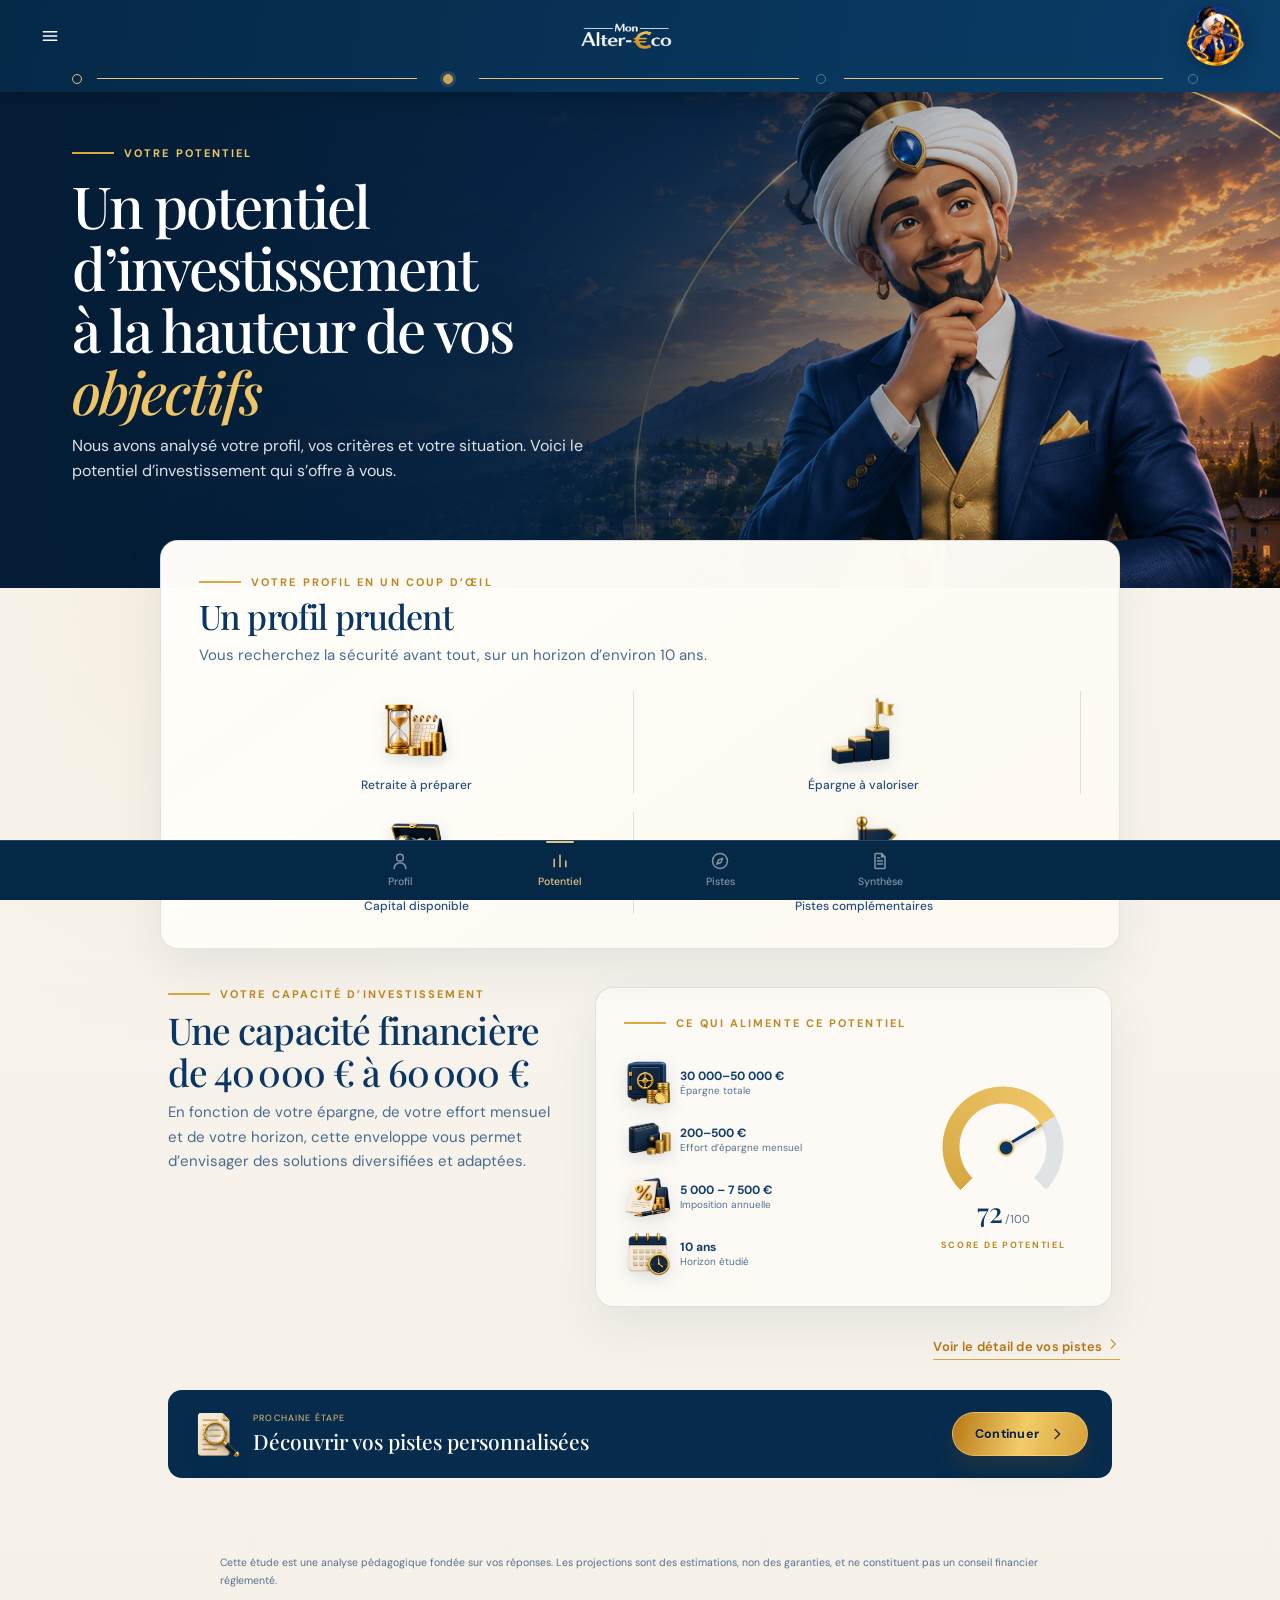
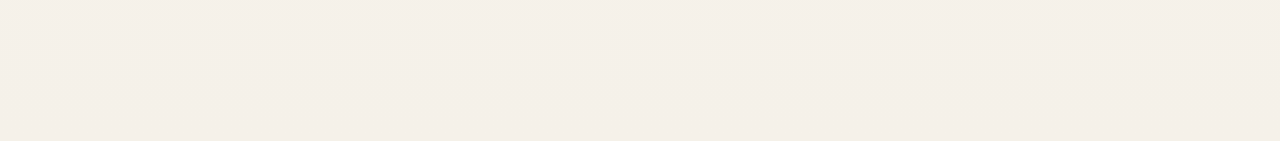
==== commit 1ec43c9f: "Corrige le contraste des boutons dorés et la taille du texte légal (study.html) - .cta-gold : le tex" ====
--- a/study.html
+++ b/study.html
@@ -10,7 +10,7 @@
   <link rel="preconnect" href="https://fonts.gstatic.com" crossorigin>
   <link href="https://fonts.googleapis.com/css2?family=DM+Sans:opsz,wght@9..40,300;9..40,400;9..40,500;9..40,600;9..40,700&family=Playfair+Display:ital,wght@0,500;0,600;1,500&display=swap" rel="stylesheet">
   <link rel="stylesheet" href="css/app-shell.css?v=091515i">
-  <link rel="stylesheet" href="css/etude.css?v=091515f">
+  <link rel="stylesheet" href="css/etude.css?v=092301">
   <link rel="stylesheet" href="tools/study-editor.css?v=091402b">
 </head>
 <body class="study-page">
--- a/css/etude.css
+++ b/css/etude.css
@@ -193,7 +193,7 @@
   .plan-step-dot{width:22px;height:22px;font-size:10px}
   .plan-step b{font-size:12px}
   .plan-step small{font-size:9px}
-  footer{padding:10px 16px 18px;font-size:8.5px;line-height:1.4}
+  footer{padding:10px 16px 18px;font-size:10px;line-height:1.45}
   .recap-piste-row{gap:10px;margin-bottom:6px}
   .recap-piste-row h2{font-size:16px}
   .recap-piste-row .shell-icon-badge{width:34px;height:34px}
@@ -504,7 +504,7 @@
 .tabview[data-view="pistes"] .hero-piste-why{color:#9b6b1f}
 .tabview[data-view="pistes"] .chip{color:#214f79;border-color:rgba(190,134,35,.2);background:rgba(250,239,213,.72)}
 .tabview[data-view="pistes"] .hero-piste-media::after{background:linear-gradient(90deg,#fffaf0 0%,rgba(255,250,240,.4) 24%,transparent 62%)}
-.tabview[data-view="pistes"] .hero-piste .cta-gold{color:#fff}
+.tabview[data-view="pistes"] .hero-piste .cta-gold{color:#051d38}
 
 .next-study-step{display:flex;align-items:center;justify-content:space-between;gap:18px;margin:12px 8px 0;padding:20px 24px;border-radius:14px;background:#062b4d;color:#fff}
 .next-study-step>div{display:flex;align-items:center;gap:13px}.next-study-step small{display:block;color:#e8c36d;text-transform:uppercase;letter-spacing:.13em;font-size:9px}.next-study-step strong{display:block;font-family:var(--serif);font-size:21px;font-weight:500;margin-top:3px}
@@ -948,7 +948,7 @@
   border-radius:999px;
   background:linear-gradient(105deg,#b87816,#f2cc68 52%,#d6a039);
   box-shadow:0 11px 23px rgba(145,94,12,.18);
-  color:#082e56;
+  color:#051d38;
   text-shadow:0 1px rgba(255,255,255,.3);
 }
 
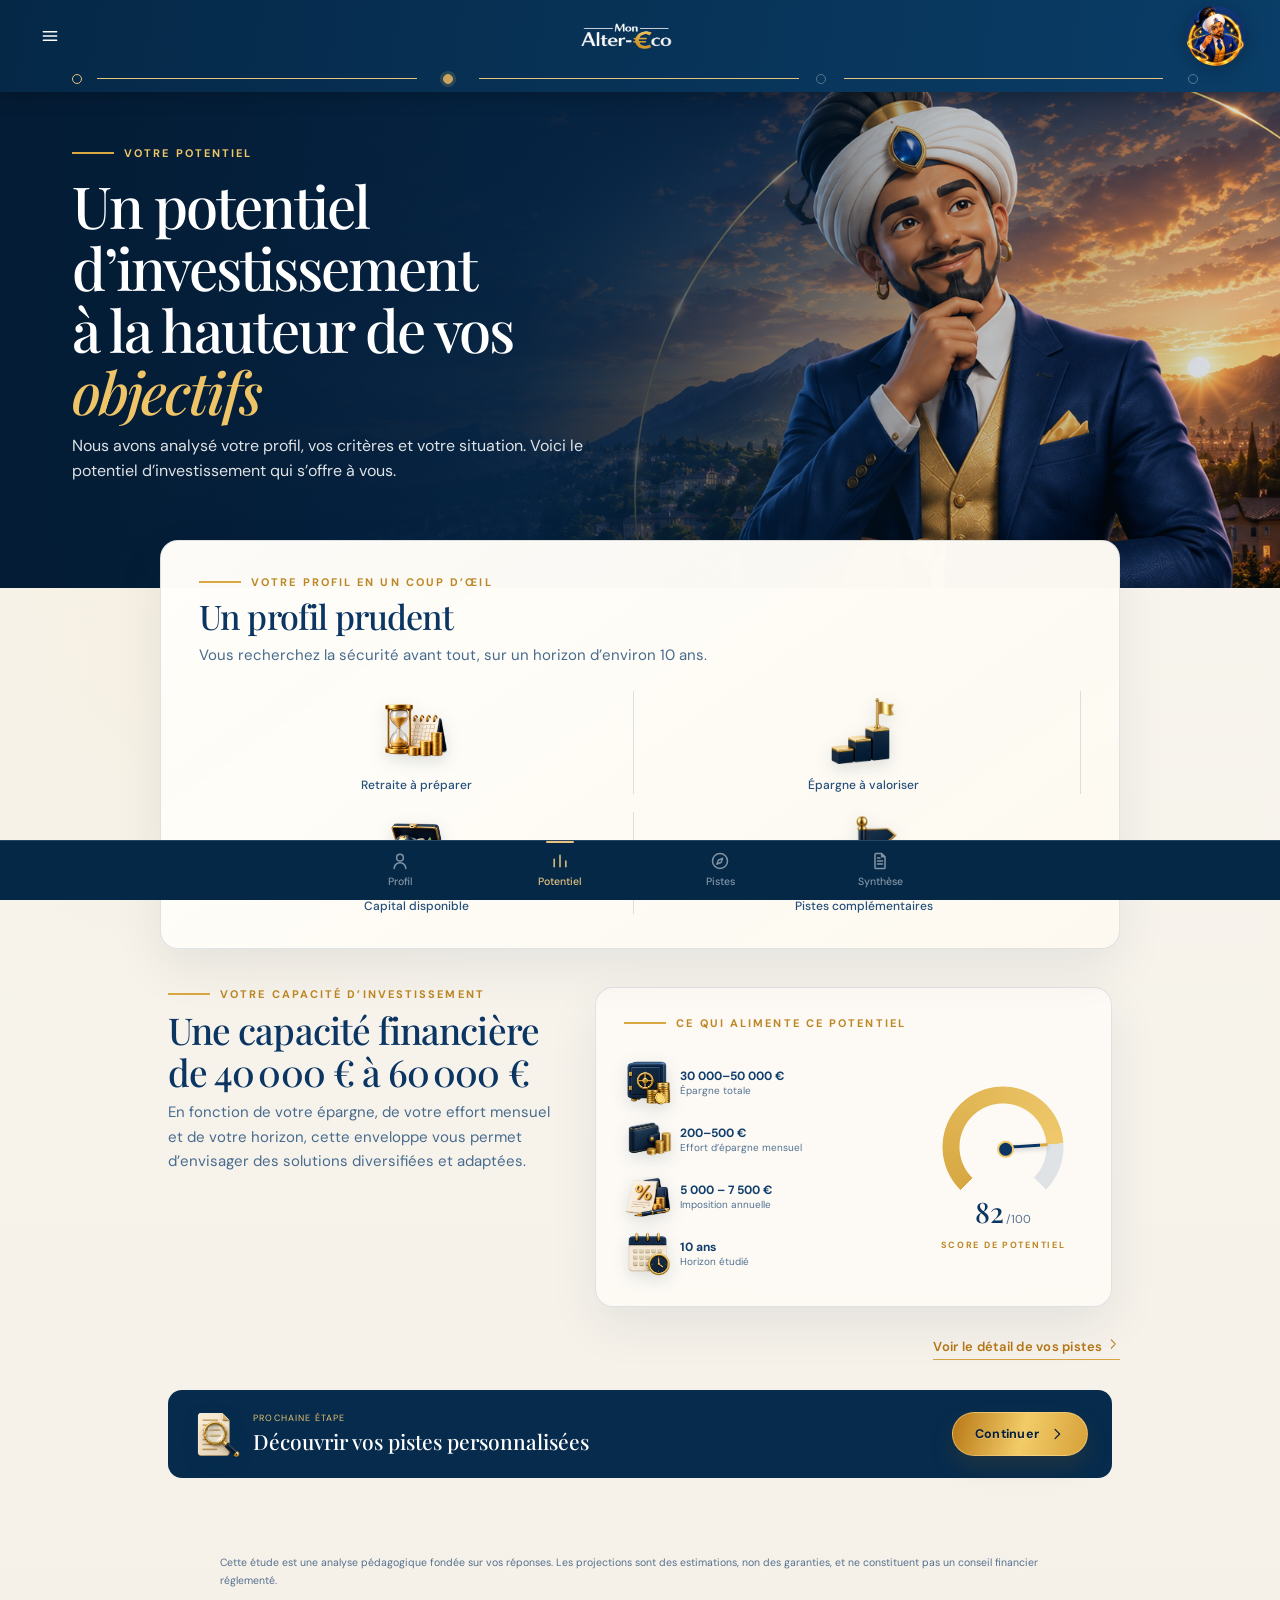
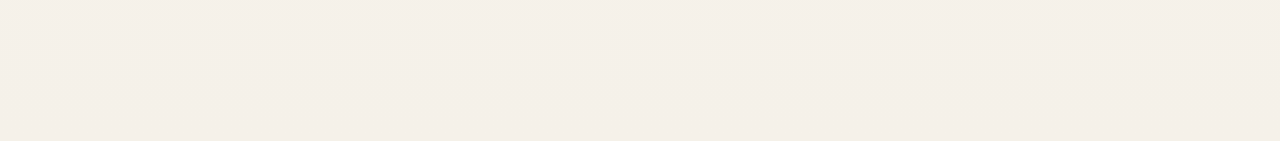
==== commit 1e4cd37b: "feat(simulateur): ajoute Girardin industriel et Denormandie, case de rappel sur le lien test - Girar" ====
--- a/study.html
+++ b/study.html
@@ -10,7 +10,7 @@
   <link rel="preconnect" href="https://fonts.gstatic.com" crossorigin>
   <link href="https://fonts.googleapis.com/css2?family=DM+Sans:opsz,wght@9..40,300;9..40,400;9..40,500;9..40,600;9..40,700&family=Playfair+Display:ital,wght@0,500;0,600;1,500&display=swap" rel="stylesheet">
   <link rel="stylesheet" href="css/app-shell.css?v=091515i">
-  <link rel="stylesheet" href="css/etude.css?v=092301">
+  <link rel="stylesheet" href="css/etude.css?v=111704">
   <link rel="stylesheet" href="tools/study-editor.css?v=091402b">
 </head>
 <body class="study-page">
@@ -34,14 +34,15 @@
         <div class="drawer-alert"><div class="label">Point de vigilance</div><p id="drawer-vigilance"></p></div>
       </div>
       <a class="cta drawer-source" id="drawer-source" href="#" target="_blank" rel="noopener">Consulter la présentation officielle</a>
+      <button type="button" class="cta-gold drawer-simulator" id="drawer-simulator" hidden>Ouvrir le simulateur</button>
       <p class="drawer-note">Piste pédagogique à approfondir. Elle ne constitue pas une recommandation personnalisée ni une garantie de performance.</p>
     </div>
   </div>
   <footer>Cette étude est une analyse pédagogique fondée sur vos réponses. Les projections sont des estimations, non des garanties, et ne constituent pas un conseil financier réglementé.</footer>
-  <script src="js/study-engine.js?v=091515g"></script>
+  <script src="js/study-engine.js?v=111702"></script>
   <script src="js/app-shell.js?v=092301"></script>
   <dialog id="analysis-email-dialog" class="analysis-email-dialog" aria-labelledby="email-dialog-title"><h2 id="email-dialog-title">Votre analyse par mail</h2><p>L’envoi par e-mail n’est pas encore disponible dans cette version de prévisualisation. Aucune donnée n’est envoyée.</p><form method="dialog"><button class="cta-gold">Fermer</button></form></dialog>
-  <script src="js/etude.js?v=091515i"></script>
+  <script src="js/etude.js?v=111707"></script>
   <script src="tools/study-editor.js?v=091402b"></script>
 </body>
 </html>
--- a/css/etude.css
+++ b/css/etude.css
@@ -137,7 +137,7 @@
 .drawer-alert{padding:20px;background:var(--cream);border-left:2px solid var(--gold);border-radius:0 8px 8px 0}
 .drawer-alert p{font-size:12.5px;line-height:1.65;color:var(--muted)}
 .drawer-note{font-size:10px;line-height:1.6;color:var(--muted);margin-top:26px}
-.drawer-source[hidden]{display:none}
+.cta.drawer-source[hidden]{display:none}
 .cta.drawer-source{display:inline-flex;margin-top:10px;color:var(--blue);font-size:11px;font-weight:600;text-decoration:none}
 
 a:focus-visible,button:focus-visible{outline:2px solid var(--gold);outline-offset:3px;border-radius:2px}
@@ -516,12 +516,12 @@
 .synthesis-featured{margin-bottom:30px}.synthesis-featured .hero-piste{min-height:330px}.synthesis-featured .hero-piste-media{min-height:330px}
 .impact-note{display:flex;align-items:center;gap:16px;margin-top:22px;padding:22px 28px}.impact-note h3{font-size:20px}.impact-note p{margin-top:3px}
 
-@media(max-width:760px){.tabview[data-view="pistes"]>.tv-col-main>.pcard-grid{grid-template-columns:repeat(4,42%);grid-auto-flow:column;overflow-x:auto;scroll-snap-type:x mandatory}.tabview[data-view="pistes"]>.tv-col-main>.pcard-grid .pcard{min-height:180px}.synthesis-profile{grid-template-columns:.9fr 1.1fr}.synthesis-profile-main,.synthesis-capacity{padding:20px}}
+@media(max-width:760px){.tabview[data-view="pistes"]>.tv-col-main>.pcard-grid{grid-template-columns:repeat(4,42%);grid-auto-columns:42%;grid-auto-flow:column;overflow-x:auto;scroll-snap-type:x mandatory}.tabview[data-view="pistes"]>.tv-col-main>.pcard-grid .pcard{min-height:180px}.synthesis-profile{grid-template-columns:.9fr 1.1fr}.synthesis-profile-main,.synthesis-capacity{padding:20px}}
 @media(max-width:430px){
  .profile-glance{grid-template-columns:minmax(0,1fr) 86px;padding:16px 17px}
  .profile-glance .badge-row{grid-column:1/-1}
  .next-study-step{padding:13px 14px;margin:6px 0 0}.next-study-step strong{font-size:14px}.next-study-step .shell-icon-badge{width:34px;height:34px}.next-study-step .cta-gold{font-size:8px;padding:9px 12px}
- .tabview[data-view="pistes"]>.tv-col-main>.pcard-grid{grid-template-columns:repeat(4,43%);gap:10px}
+ .tabview[data-view="pistes"]>.tv-col-main>.pcard-grid{grid-template-columns:repeat(4,43%);grid-auto-columns:43%;gap:10px}
  .tabview[data-view="pistes"]>.tv-col-main>.pcard-grid .pcard{min-height:164px}
  .synthesis-profile{grid-template-columns:44% 56%;border-radius:10px}
  .synthesis-profile-main,.synthesis-capacity{padding:14px 13px}
@@ -1254,6 +1254,7 @@
 .study-page .tabview[data-view="synthese"] .tv-banner-copy h1 em{color:#fff}
 .study-page .solution-vignette .premium-icon-badge{width:64px;height:64px;flex:0 0 64px;padding:0}
 .study-page .solution-vignette .premium-icon-badge img{width:100%;height:100%;object-fit:contain;transform:none;max-width:100%;max-height:100%}
+.study-page .pcard-head .shell-badge-star{min-height:24px;padding:3px 9px 3px 6px;font-size:8.5px;line-height:1}
 .study-page .hero-piste-body{padding-top:42px;padding-bottom:42px}
 .study-page .hero-piste-body>.cta-gold{margin-top:28px}
 @media(max-width:760px){.study-page .hero-piste-body{padding-top:35px;padding-bottom:35px}.study-page .hero-piste-body>.cta-gold{margin-top:24px}}
@@ -1284,9 +1285,46 @@
 .study-page .drawer-risk-details summary{font-size:14px;color:var(--blue);cursor:pointer}
 .study-page .drawer-risk-details p{font-size:14px;line-height:1.6;margin:12px 0 0;color:var(--muted)}
 .study-page .drawer-benefits[hidden],.study-page .drawer-risk-details[hidden],.study-page .drawer-alert[hidden]{display:none}
+.study-page .drawer-simulator{margin:18px 0 0;padding:11px 16px}
+.study-page .drawer-simulator[hidden]{display:none}
+.study-page .hero-piste-empty{grid-template-columns:1fr .65fr;background:linear-gradient(110deg,#fffdf8 0%,#fffaf0 70%,#f4ead6 100%);color:var(--ink);border:1px solid rgba(21,63,100,.12);box-shadow:0 18px 48px rgba(9,36,64,.1)}
+.study-page .hero-piste-empty h2{color:#0b3562}
+.study-page .hero-piste-empty p{color:#486b8e}
+.study-page .hero-piste-empty .tv-eyebrow{color:#987026}
+.study-page .hero-piste-empty .hero-piste-media{min-height:200px}
+.study-page .simulator-view .sim-back{display:inline-flex;align-items:center;gap:7px;margin:18px 0 6px;padding:8px 0;border:0;background:transparent;color:var(--blue);font:600 12px var(--sans);cursor:pointer}
+.study-page .simulator-view .sim-back svg{transform:rotate(180deg)}
+.study-page .simulator-layout{display:grid;grid-template-columns:minmax(0,1.12fr) minmax(300px,.88fr);align-items:start;gap:18px;margin:22px 0 28px}
+.study-page .simulator-form,.study-page .simulator-output{padding:clamp(20px,3vw,30px)}
+.study-page .simulator-form h2,.study-page .simulator-output h2{margin:5px 0 8px;font-family:var(--serif);font-size:clamp(25px,3vw,32px);line-height:1.12;color:#0b3562}
+.study-page .simulator-form>p{margin-bottom:16px}
+.study-page .sim-field{display:grid;gap:7px;margin-top:15px;color:#173f68;font-size:12px;font-weight:600}
+.study-page .sim-field input,.study-page .sim-field select{width:100%;min-height:46px;padding:10px 12px;border:1px solid rgba(21,63,100,.2);border-radius:9px;background:#fff;color:#173f68;font:500 14px var(--sans);font-variant-numeric:tabular-nums}
+.study-page .sim-field input:focus,.study-page .sim-field select:focus{outline:2px solid rgba(201,164,92,.7);outline-offset:2px;border-color:var(--shell-gold,#c9a45c)}
+.study-page .sim-field small{color:var(--muted);font-size:10px;font-weight:400;line-height:1.45}
+.study-page .simulator-output{position:sticky;top:18px}
+.study-page .simulator-output .sim-result-lead{margin:12px 0 18px;color:#486b8e;font-size:13px;line-height:1.55}
+.study-page .sim-metrics{display:grid;gap:0;margin:14px 0}
+.study-page .sim-metrics>div{display:flex;justify-content:space-between;align-items:center;gap:18px;padding:12px 0;border-bottom:1px solid var(--line);font-size:12px;color:#486b8e}
+.study-page .sim-metrics>div b{text-align:right;color:#0b3562;font-size:14px;font-variant-numeric:tabular-nums}
+.study-page .sim-metrics>.sim-metric-emphasis{color:#78571e;font-weight:600}
+.study-page .sim-metrics>.sim-metric-emphasis b{color:#78571e;font-size:16px}
+.study-page .sim-warning{margin-top:16px;padding:13px 14px;border-left:3px solid #c58b2c;border-radius:0 8px 8px 0;background:#fff5df;color:#684918;font-size:12px;line-height:1.55}
+.study-page .sim-warning[hidden]{display:none}
+.study-page .sim-disclaimer{margin-top:18px;font-size:10px!important;line-height:1.55!important;color:#6f7d89!important}
+.study-page .sim-sources{display:flex;align-items:center;flex-wrap:wrap;gap:9px 16px;padding:14px 0;border-top:1px solid var(--line);font-size:11px}
+.study-page .sim-sources>span{color:#173f68;font-weight:700}
+.study-page .sim-sources a{display:inline-flex;align-items:center;gap:4px;color:var(--blue);text-decoration:none}
+.study-page .sim-sources a:hover{text-decoration:underline}
 @media(max-width:760px){
  .study-page .solution-drawer.is-studyz{grid-template-columns:minmax(0,1fr);grid-template-rows:clamp(230px,38dvh,360px) minmax(0,1fr)}
  .study-page .is-studyz .drawer-content{padding:24px 20px 32px}
  .study-page .drawer-benefits article{grid-template-columns:58px minmax(0,1fr);column-gap:12px}
  .study-page .drawer-benefits .premium-icon-badge{width:58px;height:58px}
-}
+ .study-page .simulator-layout{grid-template-columns:1fr;gap:12px;margin-top:14px}
+ .study-page .simulator-output{position:static}
+ .study-page .simulator-form,.study-page .simulator-output{padding:18px}
+ .study-page .simulator-view .tv-banner-copy{max-width:94%}
+ .study-page .hero-piste-empty{grid-template-columns:1fr}
+ .study-page .hero-piste-empty .hero-piste-media{min-height:110px}
+}
